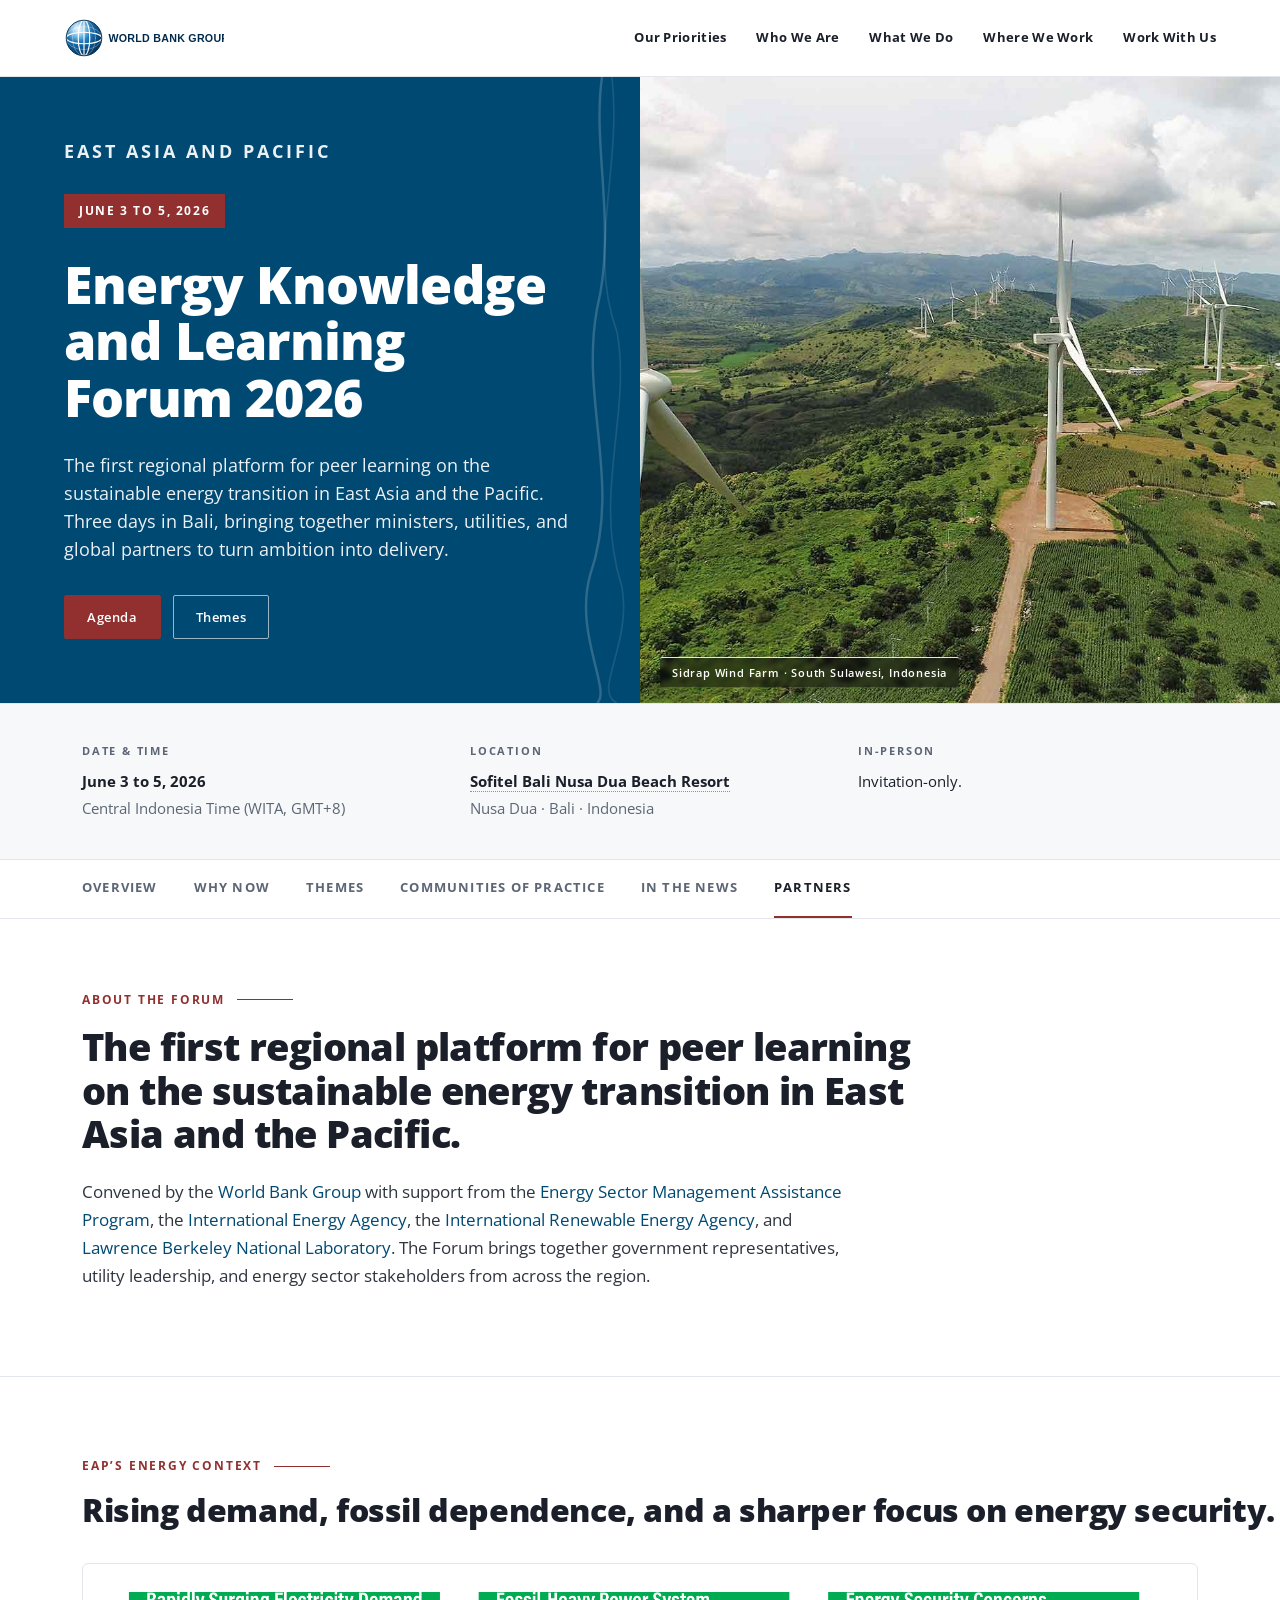
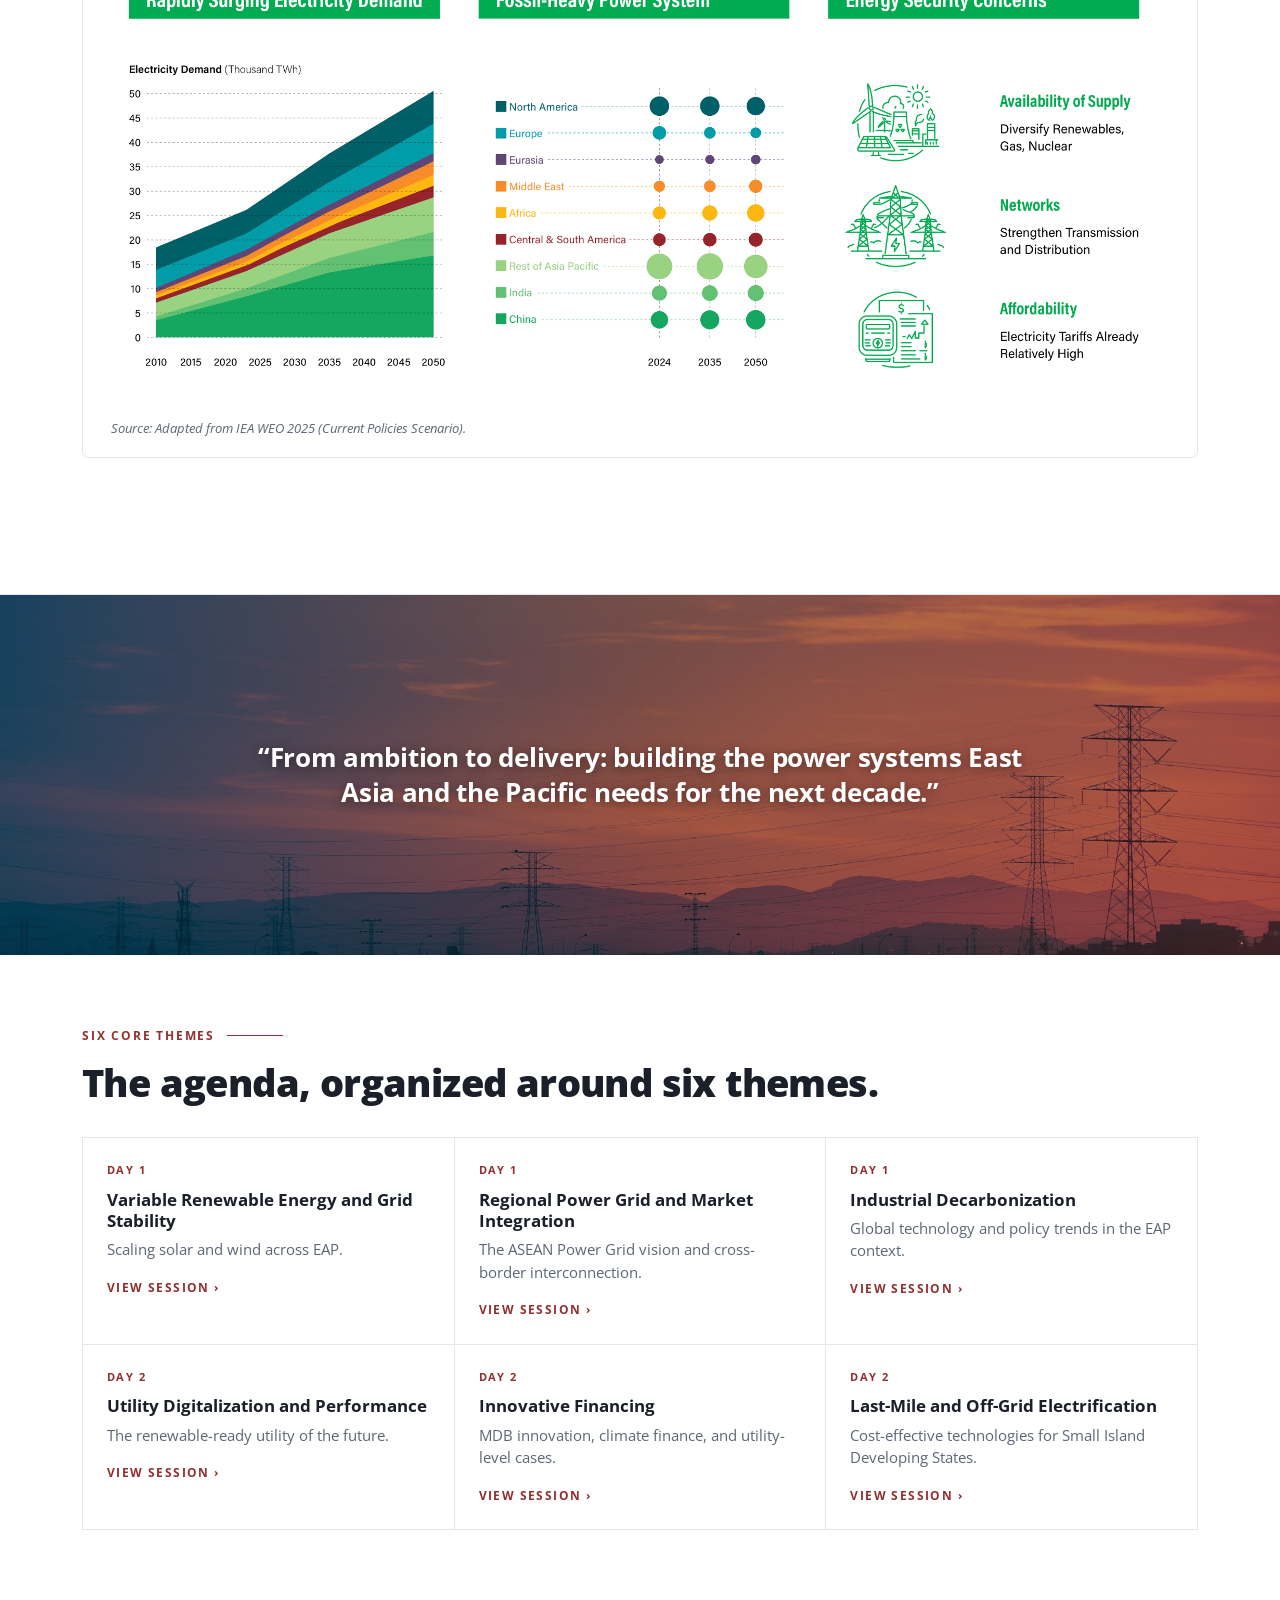
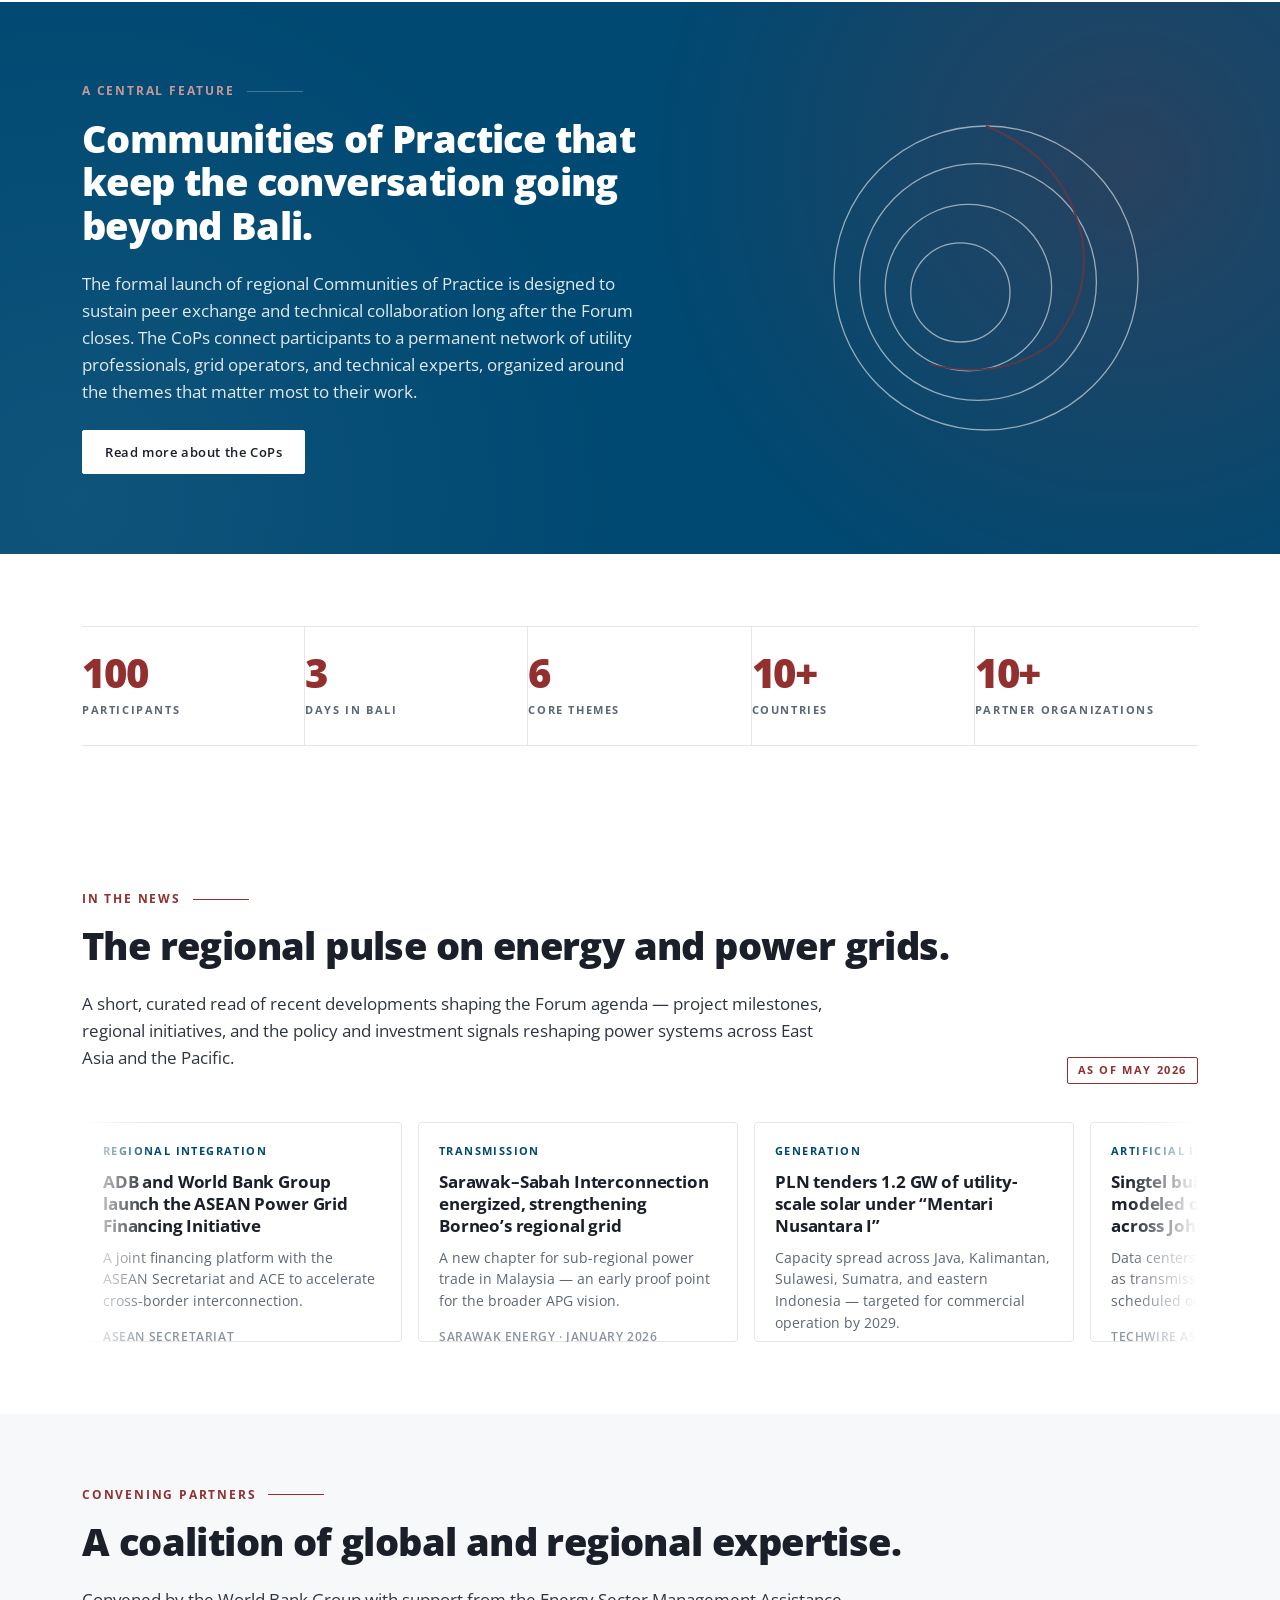
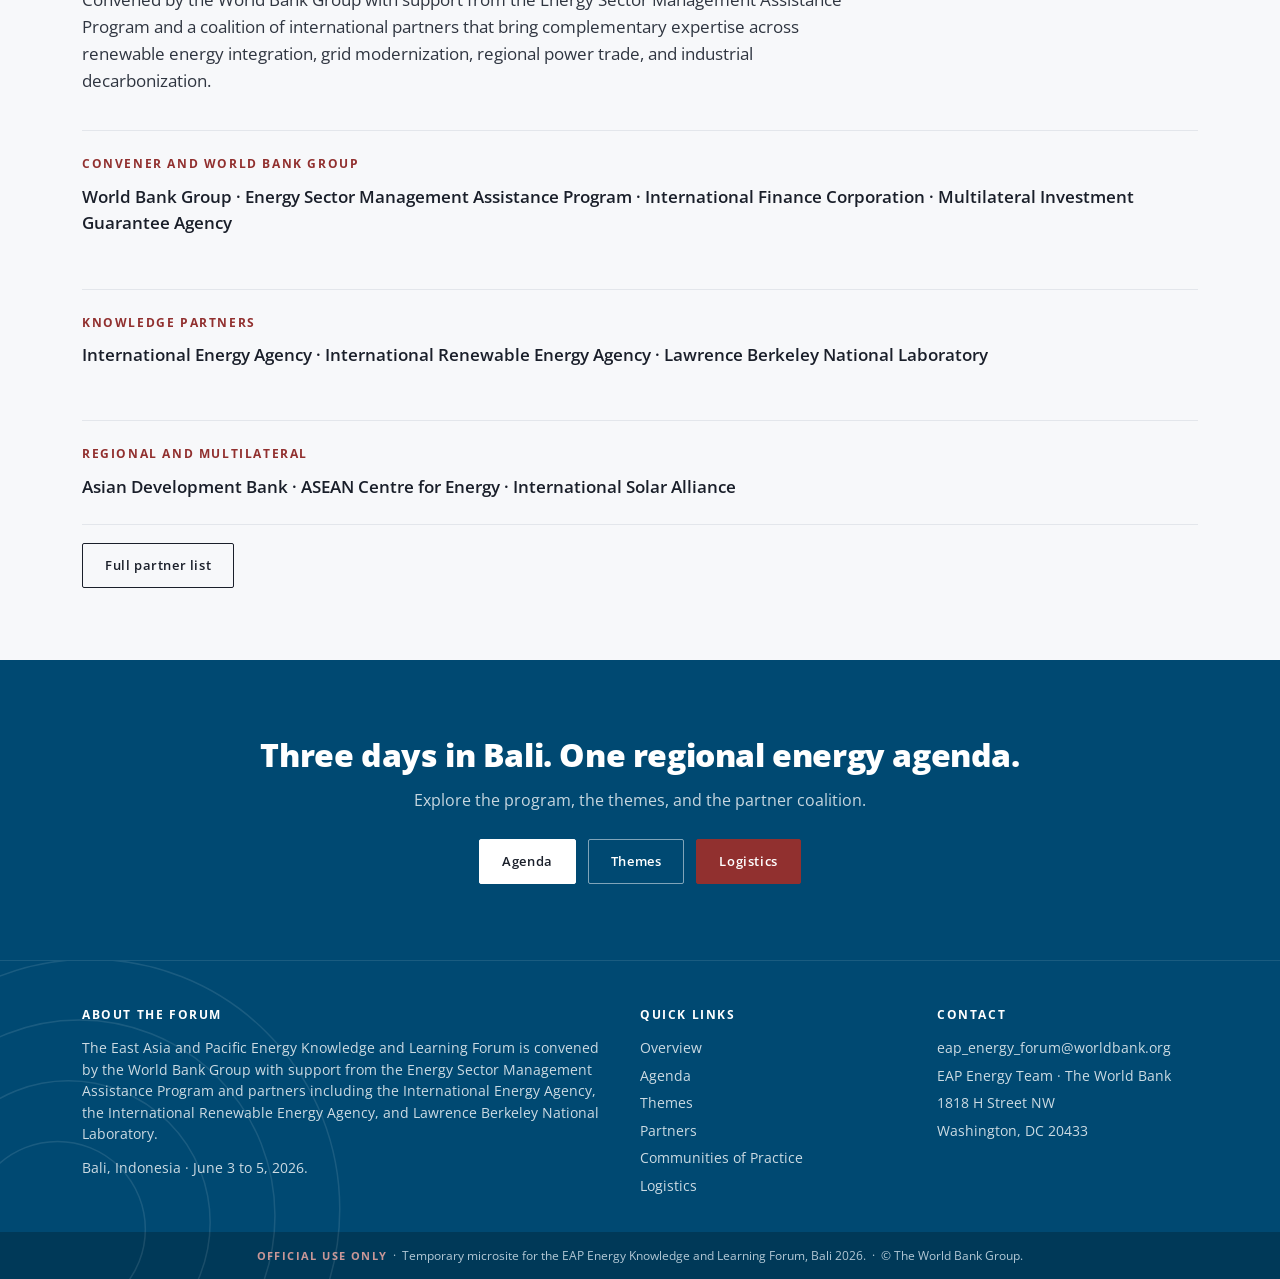
==== index.html @ 82c93f49 "News: retag two cards to use Transmission and Distribution Sarawak–Sabah Interconnection is fundamen" ====
<!doctype html>
<html lang="en">
<head>
  <meta charset="utf-8">
  <meta name="viewport" content="width=device-width,initial-scale=1">
  <title>EAP Energy Knowledge and Learning Forum &middot; Bali 2026</title>
  <meta name="description" content="The East Asia and Pacific Energy Knowledge and Learning Forum on the Sustainable Energy Transition. Bali, Indonesia, June 3-5, 2026. Convened by the World Bank Group.">
  <link rel="stylesheet" href="css/styles.css">
</head>
<body>

<!-- ============================================================
     SPLIT HERO
     ============================================================ -->
<section class="hero-split">
  <div class="hero-split-left">
    <div class="hero-eyebrow">East Asia and Pacific</div>
    <span class="hero-tag upcoming">June 3 to 5, 2026</span>
    <h1>Energy Knowledge<br>and Learning Forum 2026</h1>
    <p class="hero-subtitle">
      The first regional platform for peer learning on the sustainable energy transition in East Asia and the Pacific. Three days in Bali, bringing together ministers, utilities, and global partners to turn ambition into delivery.
    </p>
    <div class="hero-cta-row">
      <a class="btn btn-accent" href="agenda.html">Agenda</a>
      <a class="btn btn-secondary" href="themes.html">Themes</a>
    </div>
  </div>
  <div class="hero-split-right" id="hero-rotator">
    <img class="hero-photo" src="images/sidrap-wind-farm.jpg" alt="Wind turbines at the Sidrap Wind Farm in South Sulawesi, Indonesia's first utility-scale wind power installation">
    <figcaption class="hero-photo-credit">Sidrap Wind Farm &middot; South Sulawesi, Indonesia</figcaption>
  </div>
</section>

<!-- ============================================================
     INFO STRIP
     ============================================================ -->
<section class="info-strip">
  <div class="info-strip-inner">
    <div class="info-strip-col">
      <h3>Date &amp; Time</h3>
      <p><strong>June 3 to 5, 2026</strong></p>
      <p>Central Indonesia Time (WITA, GMT+8)</p>
    </div>
    <div class="info-strip-col">
      <h3>Location</h3>
      <p><a href="https://all.accor.com/hotel/3171/index.en.shtml" target="_blank" rel="noopener"><strong>Sofitel Bali Nusa Dua Beach Resort</strong></a></p>
      <p>Nusa Dua &middot; Bali &middot; Indonesia</p>
    </div>
    <div class="info-strip-col">
      <h3>In-Person</h3>
      <p>Invitation-only.</p>
    </div>
  </div>
</section>

<!-- ============================================================
     SECTION TAB NAV (anchors)
     ============================================================ -->
<nav class="section-tabs" aria-label="On this page">
  <div class="section-tabs-inner">
    <a href="#overview" class="section-tab active">Overview</a>
    <a href="#why">Why Now</a>
    <a href="#themes">Themes</a>
    <a href="#cop">Communities of Practice</a>
    <a href="#news">In the News</a>
    <a href="#partners">Partners</a>
  </div>
</nav>

<!-- ============================================================
     OVERVIEW — bold headline + body
     ============================================================ -->
<section id="overview" class="story-section">
  <div class="story-inner">
    <p class="kicker">About the Forum</p>
    <h2 class="display">The first regional platform for peer learning on the sustainable energy transition in East Asia and the Pacific.</h2>
    <div class="story-body">
      <p>
        Convened by the <a href="https://www.worldbank.org/" target="_blank" rel="noopener">World Bank Group</a> with support from the <a href="https://www.esmap.org/" target="_blank" rel="noopener">Energy Sector Management Assistance Program</a>, the <a href="https://www.iea.org/" target="_blank" rel="noopener">International Energy Agency</a>, the <a href="https://www.irena.org/" target="_blank" rel="noopener">International Renewable Energy Agency</a>, and <a href="https://www.lbl.gov/" target="_blank" rel="noopener">Lawrence Berkeley National Laboratory</a>. The Forum brings together government representatives, utility leadership, and energy sector stakeholders from across the region.
      </p>
    </div>
  </div>
</section>

<!-- ============================================================
     WHY NOW — two-column split with vertical rule
     ============================================================ -->
<section id="why" class="split-section">
  <div class="context-heading">
    <p class="kicker">EAP&rsquo;s Energy Context</p>
    <h2 class="pullquote one-line">Rising demand, fossil dependence, and a sharper focus on energy security.</h2>
  </div>
  <div class="context-figure-wrap">
    <figure class="context-figure">
      <img src="images/eap-energy-context.png" alt="EAP energy context: rapidly surging electricity demand to 2050, fossil-heavy power system, and energy security concerns across availability of supply, networks, and affordability.">
      <figcaption>Source: Adapted from IEA WEO 2025 (Current Policies Scenario).</figcaption>
    </figure>
  </div>
</section>

<!-- ============================================================
     INTERSTITIAL BANNER PHOTO
     ============================================================ -->
<section class="banner-photo" aria-hidden="true">
  <img src="images/transmission-sunset.jpg" alt="Power transmission lines at sunset">
  <div class="banner-overlay">
    <p class="banner-quote">&ldquo;From ambition to delivery: building the power systems East Asia and the Pacific needs for the next decade.&rdquo;</p>
  </div>
</section>

<!-- ============================================================
     THEMES — six cards
     ============================================================ -->
<section id="themes" class="story-section">
  <div class="story-inner">
    <p class="kicker">Six Core Themes</p>
    <h2 class="display">The agenda, organized around six themes.</h2>
    <div class="themes-grid mt-32 themes-grid-3x2">
      <!-- Row 1: Day 1 themes -->
      <div class="theme-card">
        <div class="theme-day">Day 1</div>
        <h3>Variable Renewable Energy and Grid Stability</h3>
        <p>Scaling solar and wind across EAP.</p>
        <a href="agenda.html#d1">View session &rsaquo;</a>
      </div>
      <div class="theme-card">
        <div class="theme-day">Day 1</div>
        <h3>Regional Power Grid and Market Integration</h3>
        <p>The ASEAN Power Grid vision and cross-border interconnection.</p>
        <a href="agenda.html#d1">View session &rsaquo;</a>
      </div>
      <div class="theme-card">
        <div class="theme-day">Day 1</div>
        <h3>Industrial Decarbonization</h3>
        <p>Global technology and policy trends in the EAP context.</p>
        <a href="agenda.html#d1">View session &rsaquo;</a>
      </div>
      <!-- Row 2: Day 2 themes -->
      <div class="theme-card">
        <div class="theme-day">Day 2</div>
        <h3>Utility Digitalization and Performance</h3>
        <p>The renewable-ready utility of the future.</p>
        <a href="agenda.html#d2">View session &rsaquo;</a>
      </div>
      <div class="theme-card">
        <div class="theme-day">Day 2</div>
        <h3>Innovative Financing</h3>
        <p>MDB innovation, climate finance, and utility-level cases.</p>
        <a href="agenda.html#d2">View session &rsaquo;</a>
      </div>
      <div class="theme-card">
        <div class="theme-day">Day 2</div>
        <h3>Last-Mile and Off-Grid Electrification</h3>
        <p>Cost-effective technologies for Small Island Developing States.</p>
        <a href="agenda.html#d2">View session &rsaquo;</a>
      </div>
    </div>
  </div>
</section>

<!-- ============================================================
     COMMUNITIES OF PRACTICE — visual band
     ============================================================ -->
<section id="cop" class="band">
  <div class="band-inner">
    <div class="band-left">
      <p class="kicker light">A Central Feature</p>
      <h2 class="display light">Communities of Practice that keep the conversation going beyond Bali.</h2>
      <p class="band-body">
        The formal launch of regional Communities of Practice is designed to sustain peer exchange and technical collaboration long after the Forum closes. The CoPs connect participants to a permanent network of utility professionals, grid operators, and technical experts, organized around the themes that matter most to their work.
      </p>
      <a class="btn btn-light" href="communities.html">Read more about the CoPs</a>
    </div>
    <div class="band-right" aria-hidden="true">
      <div class="band-device"></div>
    </div>
  </div>
</section>

<!-- ============================================================
     STATS
     ============================================================ -->
<section class="story-section">
  <div class="story-inner">
    <div class="stats mt-0">
      <div class="stat"><div class="v">100</div><div class="l">Participants</div></div>
      <div class="stat"><div class="v">3</div><div class="l">Days in Bali</div></div>
      <div class="stat"><div class="v">6</div><div class="l">Core themes</div></div>
      <div class="stat"><div class="v">10+</div><div class="l">Countries</div></div>
      <div class="stat"><div class="v">10+</div><div class="l">Partner organizations</div></div>
    </div>
  </div>
</section>

<!-- ============================================================
     IN THE NEWS — curated EAP energy + AI items
     ============================================================ -->
<section id="news" class="story-section">
  <div class="story-inner">
    <div class="news-header">
      <div>
        <p class="kicker">In the News</p>
        <h2 class="display">The regional pulse on energy and power grids.</h2>
        <p class="lead-2">A short, curated read of recent developments shaping the Forum agenda &mdash; project milestones, regional initiatives, and the policy and investment signals reshaping power systems across East Asia and the Pacific.</p>
      </div>
      <div class="news-meta">
        <span class="news-meta-label">As of May 2026</span>
      </div>
    </div>

    <div class="news-marquee mt-32" id="news-marquee">
      <div class="news-marquee-track">
      <a class="news-card" href="https://asean.org/adb-and-world-bank-group-launch-the-asean-power-grid-financing-initiative-with-the-asean-secretariat-and-the-asean-centre-for-energy-ace/" target="_blank" rel="noopener">
        <span class="news-tag">Regional Integration</span>
        <h3>ADB and World Bank Group launch the ASEAN Power Grid Financing Initiative</h3>
        <p>A joint financing platform with the ASEAN Secretariat and ACE to accelerate cross-border interconnection.</p>
        <span class="news-source">ASEAN Secretariat</span>
      </a>

      <a class="news-card" href="https://www.sarawakenergy.com/media-info/media-releases/2026/energisation-of-sarawak-sabah-interconnection-strengthens-regional-grid-network-2" target="_blank" rel="noopener">
        <span class="news-tag">Transmission</span>
        <h3>Sarawak&ndash;Sabah Interconnection energized, strengthening Borneo&rsquo;s regional grid</h3>
        <p>A new chapter for sub-regional power trade in Malaysia &mdash; an early proof point for the broader APG vision.</p>
        <span class="news-source">Sarawak Energy &middot; January 2026</span>
      </a>

      <a class="news-card" href="https://www.pv-magazine.com/2026/05/05/indonesia-tenders-1-2-gw-of-solar/" target="_blank" rel="noopener">
        <span class="news-tag">Generation</span>
        <h3>PLN tenders 1.2 GW of utility-scale solar under &ldquo;Mentari Nusantara I&rdquo;</h3>
        <p>Capacity spread across Java, Kalimantan, Sulawesi, Sumatra, and eastern Indonesia &mdash; targeted for commercial operation by 2029.</p>
        <span class="news-source">pv magazine &middot; May 2026</span>
      </a>

      <a class="news-card" href="https://techwireasia.com/2026/02/singtel-sovereign-ai-infrastructure-southeast-asia-johor/" target="_blank" rel="noopener">
        <span class="news-tag">Artificial Intelligence and Power</span>
        <h3>Singtel builds an &ldquo;AI grid&rdquo; modeled on utility architecture across Johor and Batam</h3>
        <p>Data centers as generators, fiber and 5G as transmission &mdash; new AI-ready capacity scheduled online in H2 2026.</p>
        <span class="news-source">TechWire Asia</span>
      </a>

      <a class="news-card" href="https://www.iea.org/commentaries/driving-global-and-regional-collaboration-to-realise-the-asean-power-grid-vision" target="_blank" rel="noopener">
        <span class="news-tag">Analysis</span>
        <h3>IEA: Driving global and regional collaboration on the ASEAN Power Grid</h3>
        <p>A reference framing for the next phase of multilateral cooperation, ahead of the Forum&rsquo;s session on cross-border interconnection.</p>
        <span class="news-source">International Energy Agency</span>
      </a>

      <a class="news-card" href="https://www.greenclimate.fund/project/fp090" target="_blank" rel="noopener">
        <span class="news-tag">Distribution</span>
        <h3>Tonga Renewable Energy Project advances under the Pacific Islands Renewable Energy Investment Program</h3>
        <p>Utility-scale storage for base load and green mini-grids on the outer islands &mdash; one of seven SIDS in the program.</p>
        <span class="news-source">Green Climate Fund</span>
      </a>
      </div>
    </div>
  </div>
</section>

<!-- ============================================================
     PARTNERS — logo grid
     ============================================================ -->
<section id="partners" class="story-section grey">
  <div class="story-inner">
    <p class="kicker">Convening Partners</p>
    <h2 class="display">A coalition of global and regional expertise.</h2>
    <p class="lead-2">Convened by the World Bank Group with support from the Energy Sector Management Assistance Program and a coalition of international partners that bring complementary expertise across renewable energy integration, grid modernization, regional power trade, and industrial decarbonization.</p>

    <div class="partner-tiers">
      <div class="partner-tier">
        <h4 class="tier-label">Convener and World Bank Group</h4>
        <p class="tier-list">World Bank Group &middot; Energy Sector Management Assistance Program &middot; International Finance Corporation &middot; Multilateral Investment Guarantee Agency</p>
      </div>
      <div class="partner-tier">
        <h4 class="tier-label">Knowledge Partners</h4>
        <p class="tier-list">International Energy Agency &middot; International Renewable Energy Agency &middot; Lawrence Berkeley National Laboratory</p>
      </div>
      <div class="partner-tier">
        <h4 class="tier-label">Regional and Multilateral</h4>
        <p class="tier-list">Asian Development Bank &middot; ASEAN Centre for Energy &middot; International Solar Alliance</p>
      </div>
    </div>

    <div class="btn-row mt-24">
      <a class="btn btn-outline" href="partners.html">Full partner list</a>
    </div>
  </div>
</section>

<!-- ============================================================
     CLOSING CTA
     ============================================================ -->
<section class="closing-cta">
  <div class="closing-inner">
    <h2>Three days in Bali. One regional energy agenda.</h2>
    <p>Explore the program, the themes, and the partner coalition.</p>
    <div class="btn-row">
      <a class="btn btn-light" href="agenda.html">Agenda</a>
      <a class="btn btn-ghost" href="themes.html">Themes</a>
      <a class="btn btn-accent" href="logistics.html">Logistics</a>
    </div>
  </div>
</section>

<script src="js/partials.js"></script>
<script>
  // Smooth scroll for in-page anchors + active-tab highlight
  const tabs = document.querySelectorAll('.section-tabs a');
  function setActive(id) {
    tabs.forEach(t => t.classList.toggle('active', t.getAttribute('href') === '#' + id));
  }
  tabs.forEach(t => t.addEventListener('click', e => {
    const id = t.getAttribute('href').slice(1);
    const el = document.getElementById(id);
    if (el) { e.preventDefault(); el.scrollIntoView({ behavior: 'smooth', block: 'start' }); setActive(id); history.replaceState(null,'', '#'+id); }
  }));
  // Update active tab on scroll
  const ids = ['overview','why','themes','cop','news','partners'];
  const obs = new IntersectionObserver(entries => {
    entries.forEach(e => { if (e.isIntersecting) setActive(e.target.id); });
  }, { rootMargin: '-30% 0px -65% 0px', threshold: 0 });
  ids.forEach(id => { const el = document.getElementById(id); if (el) obs.observe(el); });

  // News marquee — clone cards once so the loop is seamless at translateX(-50%).
  (function () {
    const track = document.querySelector('#news-marquee .news-marquee-track');
    if (!track) return;
    const cards = Array.from(track.children);
    if (cards.length === 0) return;
    cards.forEach(c => {
      const clone = c.cloneNode(true);
      clone.setAttribute('aria-hidden', 'true');
      clone.setAttribute('tabindex', '-1');
      track.appendChild(clone);
    });
  })();

  // Hero photo rotator — 5 curated images, ~5s per slide, pause on hover, respects reduced motion.
  (function () {
    const wrap = document.getElementById('hero-rotator');
    if (!wrap) return;
    const img = wrap.querySelector('.hero-photo');
    const cap = wrap.querySelector('.hero-photo-credit');
    const slides = [
      { src: 'images/sidrap-wind-farm.jpg',    alt: "Wind turbines at the Sidrap Wind Farm in South Sulawesi, Indonesia's first utility-scale wind power installation", caption: 'Sidrap Wind Farm · South Sulawesi, Indonesia' },
      { src: 'images/bangui-wind-farm.jpg',    alt: "Wind turbines along the coast at the Bangui Wind Farm in Ilocos Norte, Philippines — Southeast Asia's largest",    caption: 'Bangui Wind Farm · Ilocos Norte, Philippines' },
      { src: 'images/baclieu-wind-farm.jpg',   alt: 'Wind turbines at the Bạc Liêu near-shore wind farm in the Mekong Delta, Vietnam',                                  caption: 'Bạc Liêu Wind Farm · Mekong Delta, Vietnam' },
      { src: 'images/transmission-sunset.jpg', alt: 'High-voltage transmission lines silhouetted against a sunset sky',                                                  caption: 'Grid infrastructure · East Asia and the Pacific' },
      { src: 'images/bali-rice-terraces.jpg',  alt: 'Terraced rice paddies in the Bali highlands',                                                                      caption: 'Rice terraces · Bali, Indonesia' },
      { src: 'images/world-dots.svg',          alt: 'Dotted world map highlighting Bali, Indonesia',                                                                     caption: 'Bali · Forum host city, East Asia and Pacific' },
    ];
    slides.forEach(s => { const pre = new Image(); pre.src = s.src; });
    if (window.matchMedia('(prefers-reduced-motion: reduce)').matches) return;
    let i = 0;
    let paused = false;
    wrap.addEventListener('mouseenter', () => { paused = true; });
    wrap.addEventListener('mouseleave', () => { paused = false; });
    document.addEventListener('visibilitychange', () => { paused = document.hidden; });
    setInterval(() => {
      if (paused) return;
      i = (i + 1) % slides.length;
      const s = slides[i];
      wrap.classList.add('is-fading');
      setTimeout(() => {
        img.src = s.src;
        img.alt = s.alt;
        cap.textContent = s.caption;
        wrap.classList.remove('is-fading');
      }, 600);
    }, 5000);
  })();
</script>
</body>
</html>
---- css/styles.css ----
/* ============================================================
   EAP Energy Knowledge Forum — Open Sans, clean & polished
   Accent colors: WBG Infrastructure red + Corporate navy
   ============================================================ */

@import url('https://fonts.googleapis.com/css2?family=Open+Sans:ital,wght@0,300;0,400;0,500;0,600;0,700;0,800;1,400;1,600&display=swap');

:root {
  --ink:           #1A1F2A;
  --ink-soft:      #2F3540;
  --muted:         #5C6675;
  --muted-2:       #8A93A1;
  --rule:          #E3E6EB;
  --rule-soft:     #EFF1F4;
  --paper:         #FFFFFF;
  --paper-2:       #F7F8FA;
  --paper-3:       #EEF1F5;

  --wb-corp:       #004972;
  --wb-corp-dark:  #003958;
  --wb-corp-10:    #E5EDF1;
  --wb-corp-20:    #CCDBE3;
  --wb-corp-30:    #B2C8D5;
  --wb-corp-90:    #195B80;
  --wb-infra:      #91302F;
  --wb-infra-dark: #7c2727;
  --wb-infra-10:   #F4EAEA;
  --wb-infra-50:   #C89797;

  --link:          var(--wb-corp);
  --link-hover:    var(--wb-infra);

  --content-max: 1180px;
  --reading-max: 760px;
  --sidebar-w:  320px;

  --font-sans: "Open Sans", -apple-system, BlinkMacSystemFont, "Segoe UI", Helvetica, Arial, sans-serif;
}

* { box-sizing: border-box; }

html, body {
  margin: 0; padding: 0;
  font-family: var(--font-sans);
  font-size: 16px;
  line-height: 1.6;
  color: var(--ink);
  background: var(--paper);
  -webkit-font-smoothing: antialiased;
  -moz-osx-font-smoothing: grayscale;
}

a { color: var(--link); text-decoration: none; transition: color .15s; }
a:hover { color: var(--link-hover); text-decoration: underline; }

img { max-width: 100%; height: auto; display: block; }

/* ============================================================
   TOP BAR
   ============================================================ */
.wb-topbar { background: var(--paper); border-bottom: 1px solid var(--rule); }
.wb-topbar-inner {
  padding: 18px 64px;
  display: flex;
  align-items: center;
  justify-content: space-between;
  gap: 24px;
}
.wb-brand { display: flex; align-items: center; gap: 12px; }
.wb-brand:hover { text-decoration: none; }
.wb-brand-logo { height: 40px; width: auto; display: block; }

.wb-topnav { display: flex; gap: 30px; }
.wb-topnav a {
  color: var(--ink);
  font-size: 13px;
  font-weight: 700;
  letter-spacing: 0.3px;
  padding: 4px 0;
  border-bottom: 2px solid transparent;
}
.wb-topnav a:hover { color: var(--wb-infra); border-bottom-color: var(--wb-infra); text-decoration: none; }

/* ============================================================
   EVENT SUB-NAV (inner pages)
   ============================================================ */
.wb-eventnav { background: var(--wb-corp); color: #fff; }
.wb-eventnav-inner {
  max-width: var(--content-max);
  margin: 0 auto;
  padding: 14px 32px;
  display: flex;
  align-items: center;
  justify-content: space-between;
  gap: 24px;
  flex-wrap: wrap;
}
.wb-eventnav-title {
  color: #fff !important;
  font-size: 13px;
  font-weight: 700;
  letter-spacing: 1.2px;
  text-transform: uppercase;
}
.wb-eventnav-title:hover { text-decoration: none; opacity: 0.85; }
.wb-eventnav-links { display: flex; gap: 22px; flex-wrap: wrap; }
.wb-eventnav-links a {
  color: rgba(255,255,255,0.92);
  font-size: 13px;
  font-weight: 600;
  padding: 6px 0;
  border-bottom: 2px solid transparent;
  display: inline-flex;
  align-items: center;
  gap: 6px;
}
.wb-eventnav-links a:hover { color: #fff; border-bottom-color: #fff; text-decoration: none; }
.wb-eventnav-links a.active { color: #fff; border-bottom-color: #fff; }
.wb-eventnav-links .gated .lock-ico { opacity: 0.75; }

/* ============================================================
   HERO (landing only)
   ============================================================ */
.hero-split {
  display: grid;
  grid-template-columns: minmax(0, 1fr) minmax(0, 1fr);
  background: var(--wb-corp);
  color: #fff;
  min-height: 540px;
}
.hero-split-left {
  padding: 60px 64px 64px;
  position: relative;
  overflow: hidden;
}
.hero-split-left::after {
  content: "";
  position: absolute;
  right: -2px; top: 0; bottom: 0;
  width: 80px;
  background-image: url("data:image/svg+xml;utf8,<svg xmlns='http://www.w3.org/2000/svg' viewBox='0 0 80 540' preserveAspectRatio='none'><path d='M 40 0 C 30 60, 55 130, 35 200 C 18 280, 60 350, 28 430 C 12 480, 50 530, 35 540' stroke='%23ffffff' stroke-width='2.4' fill='none' opacity='0.18'/><path d='M 50 0 C 60 80, 25 150, 55 220 C 70 290, 30 360, 60 440 C 70 490, 30 530, 55 540' stroke='%23ffffff' stroke-width='1.6' fill='none' opacity='0.10'/></svg>");
  background-size: 100% 100%;
  pointer-events: none;
}

.hero-eyebrow {
  font-size: 18px;
  font-weight: 700;
  letter-spacing: 3px;
  text-transform: uppercase;
  color: rgba(255,255,255,0.92);
  margin-bottom: 28px;
}
.hero-tag {
  display: inline-block;
  background: rgba(255,255,255,0.10);
  border: 1px solid rgba(255,255,255,0.28);
  color: #fff;
  font-size: 11.5px;
  font-weight: 700;
  letter-spacing: 1.6px;
  text-transform: uppercase;
  padding: 7px 14px;
  margin-bottom: 28px;
}
.hero-tag.upcoming { background: var(--wb-infra); border-color: var(--wb-infra); }

.hero-split h1 {
  font-size: 52px;
  line-height: 1.08;
  margin: 0 0 26px;
  font-weight: 800;
  letter-spacing: -0.8px;
  max-width: 620px;
}
.hero-subtitle {
  font-size: 17.5px;
  line-height: 1.6;
  color: rgba(255,255,255,0.92);
  max-width: 540px;
  margin: 0 0 32px;
  font-weight: 400;
}
.hero-cta-row { display: flex; gap: 12px; flex-wrap: wrap; }

.hero-split-right {
  background: var(--paper);
  position: relative;
  overflow: hidden;
  display: flex;
  flex-direction: column;
  min-height: 540px;
}
.hero-split-right .hero-photo {
  width: 100%;
  flex: 1 1 auto;
  min-height: 0;
  object-fit: cover;
  display: block;
  transition: opacity 600ms ease;
}
.hero-split-right .hero-photo-credit {
  flex: 0 0 auto;
  background: var(--paper-2);
  color: var(--ink-soft);
  font-size: 12px;
  font-weight: 600;
  letter-spacing: 0.5px;
  padding: 12px 20px;
  text-align: left;
  border-top: 1px solid var(--rule);
  transition: opacity 600ms ease;
}
.hero-split-right.is-fading .hero-photo,
.hero-split-right.is-fading .hero-photo-credit {
  opacity: 0;
}
.hero-split-right .hero-photo-credit {
  position: absolute;
  left: 20px;
  bottom: 16px;
  font-size: 11px;
  font-weight: 600;
  letter-spacing: 0.8px;
  color: #fff;
  background: rgba(0,0,0,0.42);
  padding: 6px 12px;
  border-radius: 2px;
  backdrop-filter: blur(2px);
}

/* ============================================================
   INFO STRIP
   ============================================================ */
.info-strip {
  background: var(--paper-2);
  border-top: 1px solid var(--rule);
  border-bottom: 1px solid var(--rule);
}
.info-strip-inner {
  max-width: var(--content-max);
  margin: 0 auto;
  padding: 38px 32px;
  display: grid;
  grid-template-columns: repeat(3, 1fr);
  gap: 48px;
}
.info-strip-col h3 {
  font-size: 11px;
  font-weight: 700;
  letter-spacing: 1.8px;
  text-transform: uppercase;
  color: var(--muted);
  margin: 0 0 10px;
}
.info-strip-col p { margin: 0; font-size: 15px; line-height: 1.55; color: var(--ink); }
.info-strip-col p + p { margin-top: 4px; color: var(--muted); }
.info-strip-col strong { font-weight: 700; }
.info-strip-col a { color: var(--ink); border-bottom: 1px dotted var(--muted-2); }
.info-strip-col a:hover { color: var(--wb-infra); border-bottom-color: var(--wb-infra); text-decoration: none; }

/* ============================================================
   SECTION TAB NAV (sticky)
   ============================================================ */
.section-tabs {
  background: var(--paper);
  border-bottom: 1px solid var(--rule);
  position: sticky;
  top: 0;
  z-index: 10;
}
.section-tabs-inner {
  max-width: var(--content-max);
  margin: 0 auto;
  padding: 0 32px;
  display: flex;
  gap: 36px;
  overflow-x: auto;
}
.section-tabs a {
  font-size: 12.5px;
  font-weight: 700;
  letter-spacing: 1.2px;
  text-transform: uppercase;
  color: var(--muted);
  padding: 18px 0;
  border-bottom: 2px solid transparent;
  white-space: nowrap;
}
.section-tabs a:hover { color: var(--ink); text-decoration: none; }
.section-tabs a.active { color: var(--ink); border-bottom-color: var(--wb-infra); }

/* ============================================================
   STORY SECTION
   ============================================================ */
.story-section { padding: 72px 0; }
.story-section.grey { background: var(--paper-2); }
.story-inner { max-width: var(--content-max); margin: 0 auto; padding: 0 32px; }

.kicker {
  font-size: 11.5px;
  font-weight: 700;
  letter-spacing: 1.8px;
  text-transform: uppercase;
  color: var(--wb-infra);
  margin: 0 0 16px;
  display: flex;
  align-items: center;
  gap: 12px;
}
.kicker::after {
  content: "";
  flex: 0 0 56px;
  height: 1px;
  background: var(--wb-infra);
}
.kicker.light { color: var(--wb-infra-50); }
.kicker.light::after { background: rgba(255,255,255,0.25); }

h2.display {
  font-size: 38px;
  line-height: 1.15;
  font-weight: 800;
  color: var(--ink);
  margin: 0 0 22px;
  max-width: 880px;
  letter-spacing: -0.6px;
}
h2.display.light { color: #fff; }

.story-body { max-width: var(--reading-max); }
.story-body p { font-size: 17px; line-height: 1.65; color: var(--ink-soft); margin: 0 0 14px; }

.lead-2 { font-size: 17px; line-height: 1.6; color: var(--ink-soft); margin: 0 0 18px; max-width: 760px; }
.muted { color: var(--muted); font-size: 15px; line-height: 1.55; }

.mt-0  { margin-top: 0 !important; }
.mt-24 { margin-top: 24px; }
.mt-32 { margin-top: 32px; }

/* ============================================================
   WHY NOW — split
   ============================================================ */
.split-section {
  padding: 80px 0;
  border-top: 1px solid var(--rule);
  border-bottom: 1px solid var(--rule);
}
.context-heading {
  max-width: var(--content-max);
  margin: 0 auto 36px;
  padding: 0 32px;
}
.context-heading .pullquote.one-line {
  max-width: none;
  white-space: nowrap;
  font-size: clamp(20px, 2.55vw, 32px);
  letter-spacing: -0.4px;
  margin-bottom: 0;
}
.context-figure-wrap {
  max-width: var(--content-max);
  margin: 0 auto 56px;
  padding: 0 32px;
}
.context-figure {
  margin: 0;
  padding: 28px 28px 18px;
  background: var(--paper);
  border: 1px solid var(--rule);
  border-radius: 6px;
}
.context-figure img {
  display: block;
  width: 100%;
  height: auto;
  border: none;
  border-radius: 0;
}
.context-figure figcaption {
  font-size: 13px;
  color: var(--muted);
  margin-top: 10px;
  font-style: italic;
}
.split-inner {
  max-width: var(--content-max);
  margin: 0 auto;
  padding: 0 32px;
  display: grid;
  grid-template-columns: 1.05fr 1fr;
  gap: 64px;
  align-items: start;
}
.split-left { padding-right: 8px; }
.split-right { border-left: 1px solid var(--rule); padding-left: 48px; }

.pullquote {
  font-size: 38px;
  line-height: 1.1;
  font-weight: 800;
  color: var(--ink);
  margin: 0 0 16px;
  letter-spacing: -0.6px;
  max-width: 460px;
}
.pullquote-sub {
  font-size: 15.5px;
  line-height: 1.6;
  color: var(--muted);
  margin: 0 0 18px;
  max-width: 460px;
}

.context-list {
  list-style: none;
  padding: 0;
  margin: 12px 0 0;
  max-width: 460px;
}
.context-list li {
  padding: 12px 0;
  border-top: 1px solid var(--rule);
  font-size: 14.5px;
  line-height: 1.55;
  color: var(--ink-soft);
}
.context-list li:last-child { border-bottom: 1px solid var(--rule); }
.context-list li strong { color: var(--ink); font-weight: 700; }

.split-bullets { list-style: none; padding: 0; margin: 8px 0 0; }
.split-bullets li {
  padding: 14px 0;
  border-top: 1px solid var(--rule);
  font-size: 15.5px;
  line-height: 1.55;
  color: var(--ink-soft);
}
.split-bullets li:last-child { border-bottom: 1px solid var(--rule); }
.split-bullets li strong { color: var(--ink); font-weight: 700; }

/* ============================================================
   FEATURE CARDS
   ============================================================ */
.feature-grid {
  display: grid;
  grid-template-columns: repeat(auto-fit, minmax(280px, 1fr));
  gap: 0;
  border-top: 1px solid var(--rule);
}
.feature-card {
  padding: 28px 32px 28px 0;
  border-bottom: 1px solid var(--rule);
  border-right: 1px solid var(--rule);
}
.feature-card:last-child { border-right: none; }
.feature-card .num {
  display: inline-block;
  font-size: 12px;
  font-weight: 700;
  letter-spacing: 1.4px;
  color: var(--wb-infra);
  margin-bottom: 12px;
}
.feature-card h3 {
  font-size: 19px;
  font-weight: 700;
  color: var(--ink);
  margin: 0 0 8px;
  letter-spacing: -0.2px;
}
.feature-card p { font-size: 15px; line-height: 1.55; color: var(--muted); margin: 0; }

/* ============================================================
   THEMES GRID
   ============================================================ */
.themes-grid {
  display: grid;
  grid-template-columns: repeat(auto-fit, minmax(280px, 1fr));
  gap: 0;
  border-top: 1px solid var(--rule);
  border-left: 1px solid var(--rule);
}
.themes-grid-3x2 { grid-template-columns: repeat(3, 1fr); }
.theme-card {
  padding: 24px 24px 22px;
  border-right: 1px solid var(--rule);
  border-bottom: 1px solid var(--rule);
  background: var(--paper);
  transition: background .18s;
}
.theme-card:hover { background: var(--paper-2); }
.theme-day {
  font-size: 10.5px;
  font-weight: 700;
  letter-spacing: 1.4px;
  text-transform: uppercase;
  color: var(--wb-infra);
  margin-bottom: 10px;
}
.theme-card h3 {
  font-size: 17px;
  font-weight: 700;
  color: var(--ink);
  margin: 0 0 8px;
  line-height: 1.25;
}
.theme-card p { font-size: 14.5px; line-height: 1.55; color: var(--muted); margin: 0 0 12px; }
.theme-card a {
  font-size: 11.5px;
  font-weight: 700;
  letter-spacing: 1.4px;
  text-transform: uppercase;
  color: var(--wb-infra);
}
.theme-card a:hover { color: var(--wb-infra-dark); text-decoration: none; }
@media (max-width: 980px) {
  .themes-grid-3x2 { grid-template-columns: repeat(2, 1fr); }
}
@media (max-width: 720px) {
  .themes-grid-3x2 { grid-template-columns: 1fr; }
}

/* ============================================================
   THEMES INFOGRAPHIC (themes.html)
   ============================================================ */
.themes-info { margin: 24px 0 36px; padding: 0; }
.themes-info-tier {
  border-radius: 8px;
  padding: 22px 22px 20px;
  position: relative;
}
.themes-info-tier--focus {
  background: var(--wb-corp-10);
  border: 1px solid var(--wb-corp-20);
}
.themes-info-tier--enabler {
  background: var(--wb-infra-10);
  border: 1px solid var(--wb-infra-50);
}
.themes-info-tier-head {
  display: flex;
  align-items: center;
  gap: 16px;
  margin-bottom: 18px;
}
.themes-info-tier-count {
  font-size: 56px;
  font-weight: 800;
  line-height: 0.9;
  letter-spacing: -2px;
}
.themes-info-tier--focus .themes-info-tier-count { color: var(--wb-corp); }
.themes-info-tier--enabler .themes-info-tier-count { color: var(--wb-infra); }
.themes-info-tier-text { display: flex; flex-direction: column; gap: 2px; }
.themes-info-tier-eyebrow {
  font-size: 13px;
  font-weight: 800;
  letter-spacing: 1.4px;
  text-transform: uppercase;
}
.themes-info-tier--focus .themes-info-tier-eyebrow { color: var(--wb-corp); }
.themes-info-tier--enabler .themes-info-tier-eyebrow { color: var(--wb-infra); }
.themes-info-tier-sub { font-size: 13.5px; color: var(--muted); }

.themes-info-tiles {
  display: grid;
  grid-template-columns: repeat(3, 1fr);
  gap: 14px;
}
.themes-info-tile {
  background: var(--paper);
  border: 1px solid var(--rule);
  border-radius: 6px;
  padding: 18px 18px 16px;
  display: flex;
  flex-direction: column;
  text-decoration: none;
  color: inherit;
  transition: border-color 180ms, transform 180ms, box-shadow 180ms;
}
.themes-info-tile:hover {
  border-color: var(--ink);
  transform: translateY(-1px);
  box-shadow: 0 2px 10px rgba(26,31,42,0.06);
  text-decoration: none;
}
.themes-info-tile-head {
  display: flex;
  align-items: center;
  justify-content: space-between;
  margin-bottom: 12px;
}
.themes-info-tile-icon {
  width: 30px;
  height: 30px;
  flex-shrink: 0;
}
.themes-info-tier--focus .themes-info-tile-icon { color: var(--wb-corp); }
.themes-info-tier--enabler .themes-info-tile-icon { color: var(--wb-infra); }
.themes-info-tile-num {
  font-size: 12px;
  font-weight: 800;
  letter-spacing: 1.6px;
  color: var(--muted-2);
  font-variant-numeric: tabular-nums;
}
.themes-info-tile-title {
  font-size: 14.5px;
  font-weight: 700;
  line-height: 1.3;
  margin: 0 0 8px;
  color: var(--ink);
  min-height: calc(1.3em * 3);
}
.themes-info-tile-blurb {
  font-size: 13px;
  line-height: 1.5;
  color: var(--muted);
  margin: 0 0 12px;
  flex: 1;
  min-height: calc(1.5em * 4);
}
.themes-info-tile-link {
  font-size: 11px;
  font-weight: 800;
  letter-spacing: 1.4px;
  text-transform: uppercase;
  text-decoration: none;
}
.themes-info-tier--focus .themes-info-tile-link { color: var(--wb-corp); }
.themes-info-tier--enabler .themes-info-tile-link { color: var(--wb-infra); }
.themes-info-tile:hover .themes-info-tile-link { text-decoration: underline; }

.themes-info-connector {
  height: 26px;
  margin: 0 22px;
  color: var(--muted-2);
}
.themes-info-connector svg { width: 100%; height: 100%; display: block; }

@media (max-width: 980px) {
  .themes-info-tiles { grid-template-columns: 1fr; }
  .themes-info-tier-count { font-size: 44px; }
  .themes-info-connector { height: 18px; }
  .themes-info-tile-title { min-height: 0; }
  .themes-info-tile-blurb { min-height: 0; }
}

/* ============================================================
   COP INFOGRAPHIC (communities.html — Priority themes)
   ============================================================ */
.cop-info {
  margin: 24px 0 32px;
  border-radius: 8px;
  overflow: hidden;
  border: 1px solid var(--rule);
}
.cop-info-head {
  display: flex;
  align-items: center;
  justify-content: space-between;
  gap: 24px;
  padding: 18px 24px 16px;
  background: var(--wb-corp);
  color: #fff;
}
.cop-info-head-text { display: flex; flex-direction: column; gap: 4px; }
.cop-info-head-eyebrow {
  font-size: 13px;
  font-weight: 800;
  letter-spacing: 1.6px;
  text-transform: uppercase;
  color: #fff;
}
.cop-info-head-sub {
  font-size: 13px;
  color: rgba(255,255,255,0.82);
  line-height: 1.5;
  max-width: 60ch;
}
.cop-info-head-count {
  font-size: 48px;
  font-weight: 800;
  line-height: 0.9;
  letter-spacing: -2px;
  color: #fff;
}
.cop-info-network {
  background: var(--wb-corp-10);
  padding: 14px 24px 8px;
  color: var(--wb-corp);
}
.cop-info-network svg { display: block; width: 100%; height: 40px; }
.cop-info-tiles {
  display: grid;
  grid-template-columns: repeat(3, 1fr);
  background: var(--paper);
}
.cop-info-tile {
  padding: 22px 22px 22px;
  border-right: 1px solid var(--rule);
  border-top: 1px solid var(--rule);
  display: flex;
  flex-direction: column;
}
.cop-info-tile:last-child { border-right: none; }
.cop-info-tile-icon {
  width: 40px;
  height: 40px;
  color: var(--wb-corp);
  margin-bottom: 14px;
}
.cop-info-tile-title {
  font-size: 17px;
  font-weight: 800;
  letter-spacing: -0.15px;
  line-height: 1.25;
  margin: 0 0 8px;
  color: var(--ink);
  min-height: calc(1.25em * 2);
}
.cop-info-tile-blurb {
  font-size: 13.5px;
  line-height: 1.55;
  color: var(--muted);
  margin: 0 0 16px;
  flex: 1;
  min-height: calc(1.55em * 3);
}
.cop-info-tile-meta {
  display: inline-flex;
  align-items: center;
  gap: 9px;
  font-size: 11px;
  font-weight: 700;
  letter-spacing: 1.4px;
  text-transform: uppercase;
  color: var(--wb-corp);
}
.cop-info-tile-pulse {
  position: relative;
  width: 8px;
  height: 8px;
  border-radius: 50%;
  background: var(--wb-infra);
  flex-shrink: 0;
}
.cop-info-tile-pulse::before {
  content: "";
  position: absolute;
  inset: 0;
  border-radius: 50%;
  border: 2px solid var(--wb-infra);
  animation: cop-pulse 2.4s ease-out infinite;
}
@keyframes cop-pulse {
  0%   { transform: scale(0.6); opacity: 0.7; }
  100% { transform: scale(2.4); opacity: 0; }
}
@media (prefers-reduced-motion: reduce) {
  .cop-info-tile-pulse::before { animation: none; }
}
@media (max-width: 980px) {
  .cop-info-tiles { grid-template-columns: 1fr; }
  .cop-info-tile { border-right: none; }
  .cop-info-tile:last-child { border-bottom: none; }
  .cop-info-network { display: none; }
  .cop-info-head-count { font-size: 36px; }
  .cop-info-tile-title { min-height: 0; }
  .cop-info-tile-blurb { min-height: 0; }
}

/* ============================================================
   COP BAND
   ============================================================ */
.band { background: var(--wb-corp); color: #fff; position: relative; overflow: hidden; }
.band::before {
  content: "";
  position: absolute;
  width: 100%; height: 100%;
  background:
    radial-gradient(circle at 88% 30%, rgba(145,48,47,0.28), transparent 40%),
    radial-gradient(circle at 6% 90%, rgba(255,255,255,0.06), transparent 42%);
  pointer-events: none;
}
.band-inner {
  position: relative;
  max-width: var(--content-max);
  margin: 0 auto;
  padding: 80px 32px;
  display: grid;
  grid-template-columns: 1.5fr 1fr;
  gap: 56px;
  align-items: center;
}
.band-left .kicker { color: var(--wb-infra-50); }
.band-left h2.display { color: #fff; }
.band-body { font-size: 17px; line-height: 1.6; color: rgba(255,255,255,0.88); margin: 0 0 24px; max-width: 560px; }
.band-right { display: flex; align-items: center; justify-content: center; }
.band-device {
  width: 320px; height: 320px;
  background-image: url("data:image/svg+xml;utf8,<svg xmlns='http://www.w3.org/2000/svg' viewBox='0 0 400 400' fill='none' stroke='%23ffffff' stroke-width='1.6' opacity='0.55'><circle cx='200' cy='200' r='190'/><circle cx='190' cy='205' r='148'/><circle cx='178' cy='212' r='104'/><circle cx='168' cy='218' r='62'/><path d='M 200 10 Q 300 50 320 150 Q 332 220 285 280 Q 220 330 130 308' stroke-width='2.4' stroke='%2391302F'/></svg>");
  background-size: contain;
  background-repeat: no-repeat;
}

/* ============================================================
   STATS
   ============================================================ */
.stats {
  display: grid;
  grid-template-columns: repeat(auto-fit, minmax(170px, 1fr));
  border-top: 1px solid var(--rule);
}
.stat { padding: 26px 26px 26px 0; border-right: 1px solid var(--rule); border-bottom: 1px solid var(--rule); }
.stat:last-child { border-right: none; }
.stat .v {
  font-size: 40px;
  font-weight: 800;
  color: var(--wb-infra);
  line-height: 1;
  margin-bottom: 8px;
  letter-spacing: -1.2px;
}
.stat .l { font-size: 11px; font-weight: 700; letter-spacing: 1.6px; text-transform: uppercase; color: var(--muted); }

/* ============================================================
   PARTNER CHIPS
   ============================================================ */
.partner-grid {
  display: grid;
  grid-template-columns: repeat(auto-fit, minmax(200px, 1fr));
  gap: 0;
  margin-top: 28px;
  border-top: 1px solid var(--rule);
  border-left: 1px solid var(--rule);
}
.partner-chip {
  font-size: 14.5px;
  font-weight: 600;
  color: var(--ink);
  padding: 24px 22px;
  border-right: 1px solid var(--rule);
  border-bottom: 1px solid var(--rule);
  background: var(--paper);
  line-height: 1.35;
  text-align: left;
  transition: background .15s;
}
.partner-chip:hover { background: var(--paper-2); }

/* ============================================================
   CLOSING CTA
   ============================================================ */
/* ============================================================
   IN THE NEWS — curated panel
   ============================================================ */
.news-header {
  display: grid;
  grid-template-columns: 1fr auto;
  gap: 32px;
  align-items: end;
}
.news-meta {
  display: flex;
  flex-direction: column;
  align-items: flex-end;
  gap: 4px;
  padding-bottom: 6px;
}
.news-meta-label {
  font-size: 10.5px;
  font-weight: 700;
  letter-spacing: 1.6px;
  text-transform: uppercase;
  color: var(--wb-infra);
  padding: 4px 10px;
  border: 1px solid var(--wb-infra);
  border-radius: 2px;
}
.news-meta-date {
  font-size: 12px;
  color: var(--muted);
  letter-spacing: 0.4px;
}
.news-grid {
  display: grid;
  grid-template-columns: repeat(3, 1fr);
  gap: 0;
  border-top: 1px solid var(--rule);
  border-left: 1px solid var(--rule);
}
.news-card {
  display: block;
  padding: 22px 22px 24px;
  background: var(--paper);
  border-right: 1px solid var(--rule);
  border-bottom: 1px solid var(--rule);
  color: inherit;
  text-decoration: none;
  transition: background .15s, transform .15s;
}

/* News marquee: horizontal auto-scroll, pause on hover */
.news-marquee {
  position: relative;
  overflow: hidden;
  -webkit-mask-image: linear-gradient(to right, transparent 0, #000 70px, #000 calc(100% - 70px), transparent 100%);
  mask-image: linear-gradient(to right, transparent 0, #000 70px, #000 calc(100% - 70px), transparent 100%);
}
.news-marquee-track {
  display: flex;
  gap: 16px;
  width: max-content;
  animation: news-scroll 80s linear infinite;
}
.news-marquee:hover .news-marquee-track,
.news-marquee:focus-within .news-marquee-track {
  animation-play-state: paused;
}
.news-marquee .news-card {
  flex: 0 0 320px;
  height: 220px;
  display: flex;
  flex-direction: column;
  border: 1px solid var(--rule);
  border-radius: 4px;
  padding: 20px 20px 18px;
}
.news-marquee .news-card p { flex: 1; }
@keyframes news-scroll {
  from { transform: translateX(0); }
  to   { transform: translateX(-50%); }
}
@media (prefers-reduced-motion: reduce) {
  .news-marquee {
    overflow-x: auto;
    -webkit-mask-image: none;
    mask-image: none;
  }
  .news-marquee-track { animation: none; }
}
.news-card:hover {
  background: var(--paper-2);
  text-decoration: none;
}
.news-card:hover h3 { color: var(--wb-infra); }
.news-tag {
  display: inline-block;
  font-size: 10.5px;
  font-weight: 700;
  letter-spacing: 1.4px;
  text-transform: uppercase;
  color: var(--wb-corp);
  margin-bottom: 12px;
}
.news-card h3 {
  font-size: 16.5px;
  font-weight: 700;
  line-height: 1.32;
  margin: 0 0 10px;
  color: var(--ink);
  letter-spacing: -0.15px;
  transition: color .15s;
}
.news-card p {
  font-size: 14px;
  line-height: 1.55;
  color: var(--muted);
  margin: 0 0 16px;
}
.news-source {
  display: block;
  font-size: 11.5px;
  font-weight: 600;
  letter-spacing: 0.6px;
  text-transform: uppercase;
  color: var(--muted-2);
}
@media (max-width: 980px) {
  .news-grid { grid-template-columns: repeat(2, 1fr); }
  .news-header { grid-template-columns: 1fr; gap: 16px; }
  .news-meta { align-items: flex-start; flex-direction: row; gap: 10px; }
}
@media (max-width: 720px) {
  .news-grid { grid-template-columns: 1fr; }
}

.banner-photo {
  position: relative;
  width: 100%;
  height: 360px;
  overflow: hidden;
  background: var(--ink);
}
.banner-photo img {
  width: 100%;
  height: 100%;
  object-fit: cover;
  display: block;
  opacity: 0.78;
}
.banner-overlay {
  position: absolute;
  inset: 0;
  display: flex;
  align-items: center;
  justify-content: center;
  padding: 24px;
  background: linear-gradient(to right, rgba(0,73,114,0.45), rgba(0,0,0,0.15) 50%, rgba(145,48,47,0.40));
}
.banner-quote {
  max-width: 780px;
  margin: 0;
  text-align: center;
  color: #fff;
  font-size: 26px;
  line-height: 1.32;
  font-weight: 700;
  letter-spacing: -0.3px;
  text-shadow: 0 2px 12px rgba(0,0,0,0.45);
}
@media (max-width: 720px) {
  .banner-photo { height: 260px; }
  .banner-quote { font-size: 18px; line-height: 1.35; }
}

.partner-tiers {
  margin-top: 36px;
  display: grid;
  gap: 28px;
}
.partner-tier {
  padding: 24px 0;
  border-top: 1px solid var(--rule);
}
.partner-tier:last-child { border-bottom: 1px solid var(--rule); }
.partner-tier .tier-label {
  margin: 0 0 10px;
  font-size: 11.5px;
  font-weight: 700;
  letter-spacing: 1.6px;
  text-transform: uppercase;
  color: var(--wb-infra);
}
.partner-tier .tier-list {
  margin: 0;
  font-size: 17px;
  line-height: 1.55;
  font-weight: 600;
  color: var(--ink);
}

.closing-cta { background: var(--wb-corp); color: #fff; text-align: center; border-bottom: 1px solid rgba(255,255,255,0.10); }
.closing-inner { max-width: 880px; margin: 0 auto; padding: 76px 32px; }
.closing-cta h2 {
  font-size: 32px;
  font-weight: 800;
  line-height: 1.18;
  margin: 0 0 14px;
  color: #fff;
  letter-spacing: -0.4px;
}
.closing-cta p { font-size: 16px; color: rgba(255,255,255,0.78); margin: 0 0 26px; }
.closing-cta .btn-row { justify-content: center; }

/* ============================================================
   BUTTONS
   ============================================================ */
.btn {
  display: inline-block;
  padding: 11px 22px;
  background: var(--wb-corp);
  color: #fff !important;
  font-weight: 600;
  font-size: 13px;
  letter-spacing: 0.6px;
  text-decoration: none;
  border: 1px solid var(--wb-corp);
  border-radius: 2px;
  cursor: pointer;
  font-family: inherit;
  transition: background .15s, color .15s, border-color .15s;
}
.btn:hover { background: var(--wb-corp-dark); border-color: var(--wb-corp-dark); text-decoration: none; }
.btn.btn-secondary {
  background: transparent;
  color: #fff !important;
  border-color: rgba(255,255,255,0.6);
}
.btn.btn-secondary:hover { background: rgba(255,255,255,0.10); border-color: #fff; }
.btn.btn-accent { background: var(--wb-infra); border-color: var(--wb-infra); }
.btn.btn-accent:hover { background: var(--wb-infra-dark); border-color: var(--wb-infra-dark); }
.btn.btn-outline {
  background: transparent;
  color: var(--ink) !important;
  border-color: var(--ink);
}
.btn.btn-outline:hover { background: var(--ink); color: #fff !important; }
.btn.btn-light {
  background: #fff;
  color: var(--ink) !important;
  border-color: #fff;
}
.btn.btn-light:hover { background: var(--paper-2); color: var(--ink) !important; }
.btn.btn-ghost {
  background: transparent;
  color: #fff !important;
  border-color: rgba(255,255,255,0.5);
}
.btn.btn-ghost:hover { background: rgba(255,255,255,0.10); border-color: #fff; }

.btn-row { display: flex; gap: 12px; flex-wrap: wrap; margin-top: 18px; }

/* ============================================================
   INNER PAGE LAYOUT
   ============================================================ */
.page {
  max-width: var(--content-max);
  margin: 0 auto;
  padding: 48px 32px 64px;
  display: grid;
  grid-template-columns: minmax(0, 1fr) var(--sidebar-w);
  gap: 56px;
}
.page.single { grid-template-columns: minmax(0, 1fr); max-width: 880px; }

main h2 {
  font-size: 26px;
  font-weight: 700;
  color: var(--ink);
  margin: 40px 0 16px;
  padding-bottom: 10px;
  border-bottom: 2px solid var(--wb-infra);
  letter-spacing: -0.2px;
  line-height: 1.2;
  display: inline-block;
}
main h2:first-child { margin-top: 0; }
main h3 { font-size: 18px; font-weight: 700; color: var(--ink); margin: 28px 0 10px; }
main h4 {
  font-size: 12px;
  font-weight: 700;
  color: var(--muted);
  margin: 18px 0 8px;
  text-transform: uppercase;
  letter-spacing: 1.2px;
}
main p { margin: 0 0 14px; font-size: 15.5px; line-height: 1.6; }
main ul, main ol { padding-left: 22px; }
main li { margin-bottom: 6px; font-size: 15.5px; line-height: 1.55; }

.lead {
  font-size: 17px;
  line-height: 1.6;
  color: var(--muted);
  font-weight: 400;
  margin-bottom: 20px;
  border-left: 3px solid var(--wb-infra);
  padding-left: 16px;
}

/* ============================================================
   SIDEBAR PANELS
   ============================================================ */
.sidebar { font-size: 14px; }

.event-panel {
  background: var(--wb-corp);
  color: #fff;
  padding: 24px 22px 20px;
  margin-bottom: 22px;
  position: relative;
  overflow: hidden;
}
.event-panel::before {
  content: "";
  position: absolute;
  width: 240px; height: 240px;
  right: -100px; top: -80px;
  background-image: url("data:image/svg+xml;utf8,<svg xmlns='http://www.w3.org/2000/svg' viewBox='0 0 400 400' fill='none' stroke='%23ffffff' stroke-width='1.2' opacity='0.18'><circle cx='200' cy='200' r='180'/><circle cx='190' cy='205' r='140'/><circle cx='180' cy='210' r='100'/></svg>");
  background-size: contain;
  background-repeat: no-repeat;
  pointer-events: none;
}
.event-panel > * { position: relative; }
.event-panel h3 {
  margin: 0 0 14px;
  font-size: 11.5px;
  letter-spacing: 1.6px;
  text-transform: uppercase;
  color: #fff;
  border-bottom: 1px solid rgba(255,255,255,0.25);
  padding-bottom: 10px;
  font-weight: 700;
}
.event-panel dl { margin: 0; }
.event-panel dt {
  font-size: 10.5px;
  font-weight: 700;
  letter-spacing: 1.2px;
  text-transform: uppercase;
  color: var(--wb-corp-20);
  margin-top: 14px;
}
.event-panel dt:first-of-type { margin-top: 0; }
.event-panel dd { margin: 4px 0 0; color: #fff; font-weight: 600; font-size: 14px; }
.event-panel a { color: #fff; text-decoration: underline; }

.partners-panel {
  background: #fff;
  border: 1px solid var(--rule);
  border-top: 3px solid var(--wb-infra);
  padding: 20px 22px;
  margin-bottom: 22px;
}
.partners-panel h3 {
  margin: 0 0 12px;
  font-size: 11px;
  font-weight: 700;
  letter-spacing: 1.4px;
  text-transform: uppercase;
  color: var(--wb-corp);
}
.partners-panel ul { list-style: none; padding: 0; margin: 0; font-size: 13.5px; }
.partners-panel li { padding: 7px 0; border-bottom: 1px solid var(--rule); color: var(--ink-soft); }
.partners-panel li:last-child { border-bottom: none; }

/* ============================================================
   AGENDA
   ============================================================ */
.day-tabs {
  display: flex;
  gap: 28px;
  border-bottom: 1px solid var(--rule);
  margin: 24px 0 0;
}
.day-tab {
  background: transparent;
  border: none;
  border-bottom: 2px solid transparent;
  padding: 13px 0;
  cursor: pointer;
  font-family: inherit;
  font-weight: 700;
  font-size: 12.5px;
  letter-spacing: 1.2px;
  text-transform: uppercase;
  color: var(--muted);
  transition: color .15s;
}
.day-tab:hover { color: var(--ink); }
.day-tab.active { color: var(--ink); border-bottom-color: var(--wb-infra); }

.day-panel { display: none; padding: 28px 0; }
.day-panel.active { display: block; }
.day-panel h3.day-title {
  font-size: 22px;
  margin: 0 0 4px;
  font-weight: 700;
  color: var(--ink);
}
.day-panel .day-subtitle {
  font-size: 12.5px;
  letter-spacing: 1px;
  text-transform: uppercase;
  color: var(--muted);
  margin-bottom: 24px;
}

.session {
  display: grid;
  grid-template-columns: 130px 1fr;
  gap: 22px;
  padding: 20px 0;
  border-top: 1px solid var(--rule);
}
.session:first-of-type { border-top: none; }
.session .time {
  font-weight: 700;
  color: var(--wb-infra);
  font-size: 13.5px;
  font-variant-numeric: tabular-nums;
  letter-spacing: 0.3px;
}
.session .title { font-weight: 700; color: var(--ink); font-size: 16px; margin-bottom: 8px; line-height: 1.3; }
.session .details { font-size: 14.5px; color: var(--ink-soft); line-height: 1.55; }
.session .details ul { margin: 8px 0 0; padding-left: 18px; }
.session .details li { margin-bottom: 4px; font-size: 14.5px; }
.session .role {
  font-size: 10.5px;
  font-weight: 700;
  text-transform: uppercase;
  letter-spacing: 1.2px;
  color: var(--wb-infra);
  margin: 12px 0 4px;
}
.session.break {
  background: var(--paper-2);
  padding: 10px 14px;
  margin: 4px 0;
  border-top: none;
  border-left: 2px solid var(--rule);
}
.session.break .title { font-weight: 400; color: var(--muted); font-style: italic; margin-bottom: 0; font-size: 14px; }
.session .session-sub { font-size: 14px; color: var(--muted); font-style: italic; margin: -2px 0 10px; }

/* ============================================================
   CALLOUT
   ============================================================ */
.callout {
  background: var(--wb-corp-10);
  border-left: 3px solid var(--wb-corp);
  padding: 16px 20px;
  margin: 22px 0;
  font-size: 14.5px;
  line-height: 1.6;
}
.callout strong { color: var(--wb-corp); font-weight: 700; }
.callout.warn { background: var(--wb-infra-10); border-left-color: var(--wb-infra); }
.callout.warn strong { color: var(--wb-infra); }

/* ============================================================
   INFO TABLE & DOWNLOADS
   ============================================================ */
.info-table { width: 100%; border-collapse: collapse; margin: 18px 0; font-size: 14.5px; }
.info-table th, .info-table td {
  text-align: left;
  padding: 11px 14px;
  border-bottom: 1px solid var(--rule);
  vertical-align: top;
}
.info-table th {
  background: var(--paper-2);
  color: var(--ink);
  font-weight: 700;
  font-size: 11px;
  letter-spacing: 0.9px;
  text-transform: uppercase;
  width: 28%;
}

.downloads-list { list-style: none; padding: 0; margin: 14px 0; }
.downloads-list li {
  border: 1px solid var(--rule);
  border-left: 3px solid var(--wb-infra);
  padding: 14px 18px;
  margin-bottom: 10px;
  display: flex;
  justify-content: space-between;
  align-items: center;
  gap: 12px;
  background: var(--paper);
}
.downloads-list li strong { color: var(--ink); display: block; font-weight: 700; }
.downloads-list li small { color: var(--muted); font-size: 12.5px; }

/* ============================================================
   GATE
   ============================================================ */
.gate {
  max-width: 460px;
  margin: 96px auto;
  padding: 40px 32px;
  background: var(--paper);
  border-top: 4px solid var(--wb-infra);
  box-shadow: 0 4px 24px rgba(0,73,114,0.08);
  text-align: center;
}
.gate h2 { color: var(--ink); margin: 0 0 8px; font-size: 22px; font-weight: 700; }
.gate p { color: var(--muted); font-size: 14px; margin: 0 0 22px; }
.gate input[type=password] {
  width: 100%;
  padding: 12px 14px;
  border: 1px solid var(--rule);
  border-radius: 2px;
  font-size: 15px;
  font-family: inherit;
  margin-bottom: 14px;
}
.gate input[type=password]:focus { outline: none; border-color: var(--wb-corp); }
.gate .err { color: var(--wb-infra); font-size: 13px; min-height: 18px; margin-top: 8px; }
.gate-note {
  font-size: 11.5px;
  letter-spacing: 0.4px;
  color: var(--muted);
  margin-top: 18px;
}

/* ============================================================
   FOOTER
   ============================================================ */
.wb-footer {
  background: var(--wb-corp);
  color: var(--wb-corp-20);
  font-size: 13.5px;
  position: relative;
  overflow: hidden;
}
.wb-footer::before {
  content: "";
  position: absolute;
  width: 540px; height: 540px;
  left: -180px; bottom: -200px;
  background-image: url("data:image/svg+xml;utf8,<svg xmlns='http://www.w3.org/2000/svg' viewBox='0 0 400 400' fill='none' stroke='%23ffffff' stroke-width='1.1' opacity='0.10'><circle cx='200' cy='200' r='185'/><circle cx='192' cy='205' r='145'/><circle cx='184' cy='210' r='105'/><circle cx='176' cy='215' r='65'/></svg>");
  background-size: contain;
  background-repeat: no-repeat;
  pointer-events: none;
}
.wb-footer-inner {
  position: relative;
  max-width: var(--content-max);
  margin: 0 auto;
  padding: 44px 32px 28px;
  display: grid;
  grid-template-columns: 2fr 1fr 1fr;
  gap: 36px;
  z-index: 1;
}
.wb-footer h4 {
  color: #fff;
  font-size: 12px;
  letter-spacing: 1.6px;
  text-transform: uppercase;
  margin: 0 0 14px;
  font-weight: 700;
}
.wb-footer a { color: var(--wb-corp-20); }
.wb-footer a:hover { color: #fff; }
.wb-footer ul { list-style: none; padding: 0; margin: 0; }
.wb-footer li { margin-bottom: 6px; }
.wb-footer p { margin: 0 0 12px; line-height: 1.6; }
.wb-footer-bottom {
  background: var(--wb-corp-dark);
  padding: 14px 24px;
  font-size: 12px;
  text-align: center;
  color: var(--wb-corp-30);
}
.wb-footer-bottom .official { color: var(--wb-infra-50); font-weight: 700; letter-spacing: 1.4px; font-size: 10.5px; }

/* ============================================================
   RESPONSIVE
   ============================================================ */
@media (max-width: 980px) {
  .wb-topbar-inner { padding: 16px 28px; }
  .hero-split { grid-template-columns: 1fr; }
  .hero-split-right { height: auto; min-height: 0; }
  .hero-split-right .hero-photo { height: 280px; flex: 0 0 280px; }
  .hero-split-left::after { display: none; }
  .hero-split-left { padding: 44px 28px; }
  .hero-split h1 { font-size: 32px; }
  .info-strip-inner { grid-template-columns: 1fr; gap: 28px; padding: 32px 28px; }
  .split-inner { grid-template-columns: 1fr; gap: 36px; }
  .split-right { border-left: none; padding-left: 0; border-top: 1px solid var(--rule); padding-top: 36px; }
  .pullquote { font-size: 28px; }
  h2.display { font-size: 26px; }
  .band-inner { grid-template-columns: 1fr; padding: 56px 28px; }
  .band-right { display: none; }
  .closing-cta h2 { font-size: 24px; }
  .page { grid-template-columns: 1fr; gap: 36px; padding: 36px 28px; }
  .wb-footer-inner { grid-template-columns: 1fr; }
}
@media (max-width: 720px) {
  .wb-topbar-inner { flex-direction: column; align-items: flex-start; gap: 14px; padding: 14px 22px; }
  .wb-topnav { flex-wrap: wrap; gap: 14px 22px; }
  .wb-eventnav-inner { flex-direction: column; align-items: flex-start; gap: 10px; padding: 12px 20px; }
  .wb-eventnav-links { gap: 14px; }
  .section-tabs-inner { padding: 0 20px; gap: 22px; }
  .story-section { padding: 56px 0; }
  .story-inner { padding: 0 22px; }
  .split-section { padding: 56px 0; }
  .session { grid-template-columns: 1fr; gap: 6px; padding: 14px 0; }
  .feature-grid { grid-template-columns: 1fr; }
  .feature-card { border-right: none; padding: 22px 0; }
  .themes-grid { grid-template-columns: 1fr; }
  .partner-grid { grid-template-columns: repeat(2, 1fr); }

  /* Hero: tighter padding, scaled-down type for phones */
  .hero-split-left { padding: 36px 22px 40px; }
  .hero-split h1 { font-size: 28px; letter-spacing: -0.3px; margin-bottom: 18px; }
  .hero-eyebrow { font-size: 13px; letter-spacing: 2px; margin-bottom: 18px; }
  .hero-tag { font-size: 10.5px; padding: 6px 12px; margin-bottom: 22px; }
  .hero-subtitle { font-size: 15.5px; margin-bottom: 24px; }

  /* Info strip uses single column already at 980 — tighten padding */
  .info-strip-inner { padding: 28px 22px; }

  /* Why-Now context: allow the one-line tagline to wrap on phones,
     and let the wide chart pan horizontally instead of shrinking to
     unreadable size */
  .context-heading { padding: 0 22px; margin-bottom: 22px; }
  .context-heading .pullquote.one-line {
    white-space: normal;
    font-size: 22px;
    line-height: 1.22;
    max-width: none;
    letter-spacing: -0.2px;
  }
  .context-figure-wrap {
    padding: 0 16px;
    margin-bottom: 36px;
    overflow-x: auto;
    -webkit-overflow-scrolling: touch;
  }
  .context-figure { min-width: 720px; margin: 0; }

  /* Touch targets: buttons at minimum 44px tall */
  .btn { padding: 13px 20px; font-size: 13.5px; }
  .btn-row { gap: 10px; }

  /* Display headlines proportionate to phone width */
  h2.display { font-size: 24px; line-height: 1.18; }

  /* Closing CTA: tighter padding */
  .closing-inner { padding: 56px 22px; }
  .closing-cta h2 { font-size: 22px; }

  /* Themes: lighter card chrome on single column */
  .theme-card { border-right: none; padding: 22px 0; }
}

@media (max-width: 420px) {
  .hero-split h1 { font-size: 26px; }
  .hero-eyebrow { font-size: 12px; margin-bottom: 14px; }
  .context-heading .pullquote.one-line { font-size: 20px; }
  h2.display { font-size: 22px; }
  .partner-grid { grid-template-columns: 1fr; }
  .stats { grid-template-columns: repeat(2, 1fr); gap: 18px; }
}
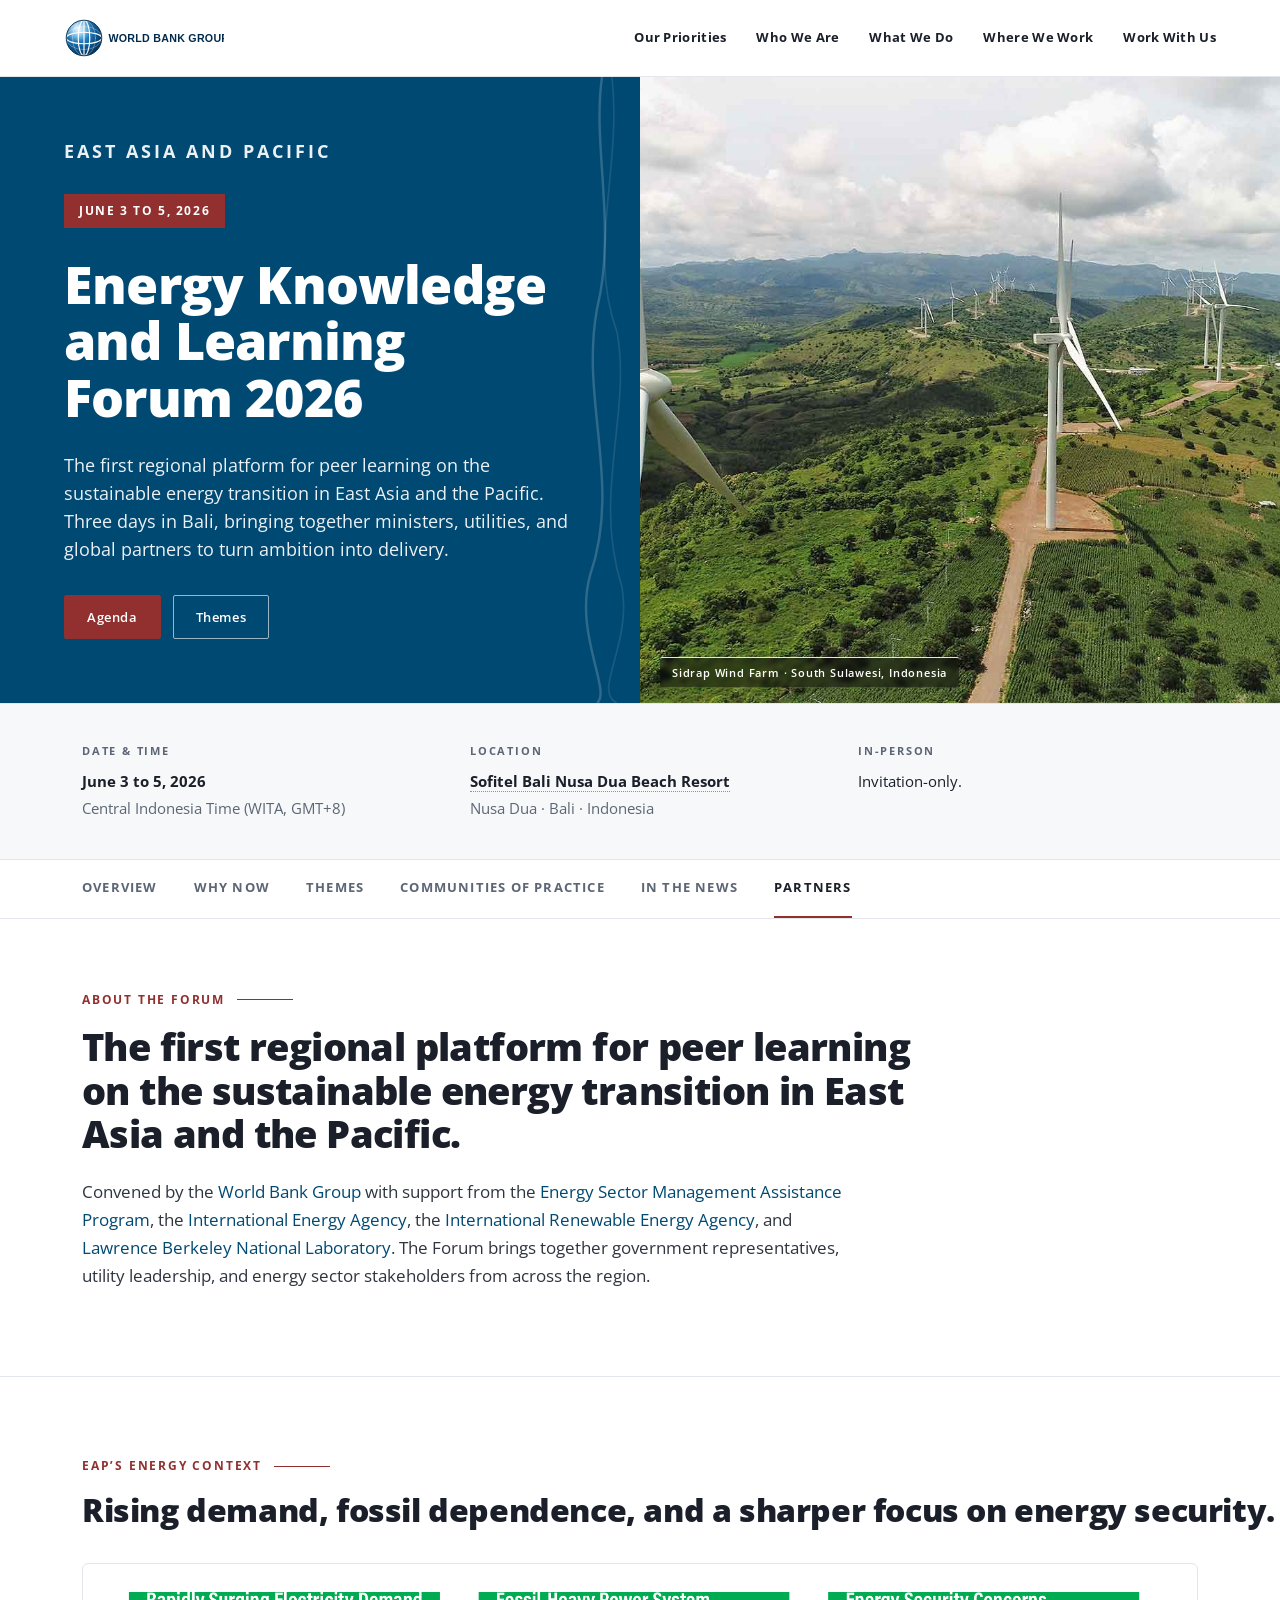
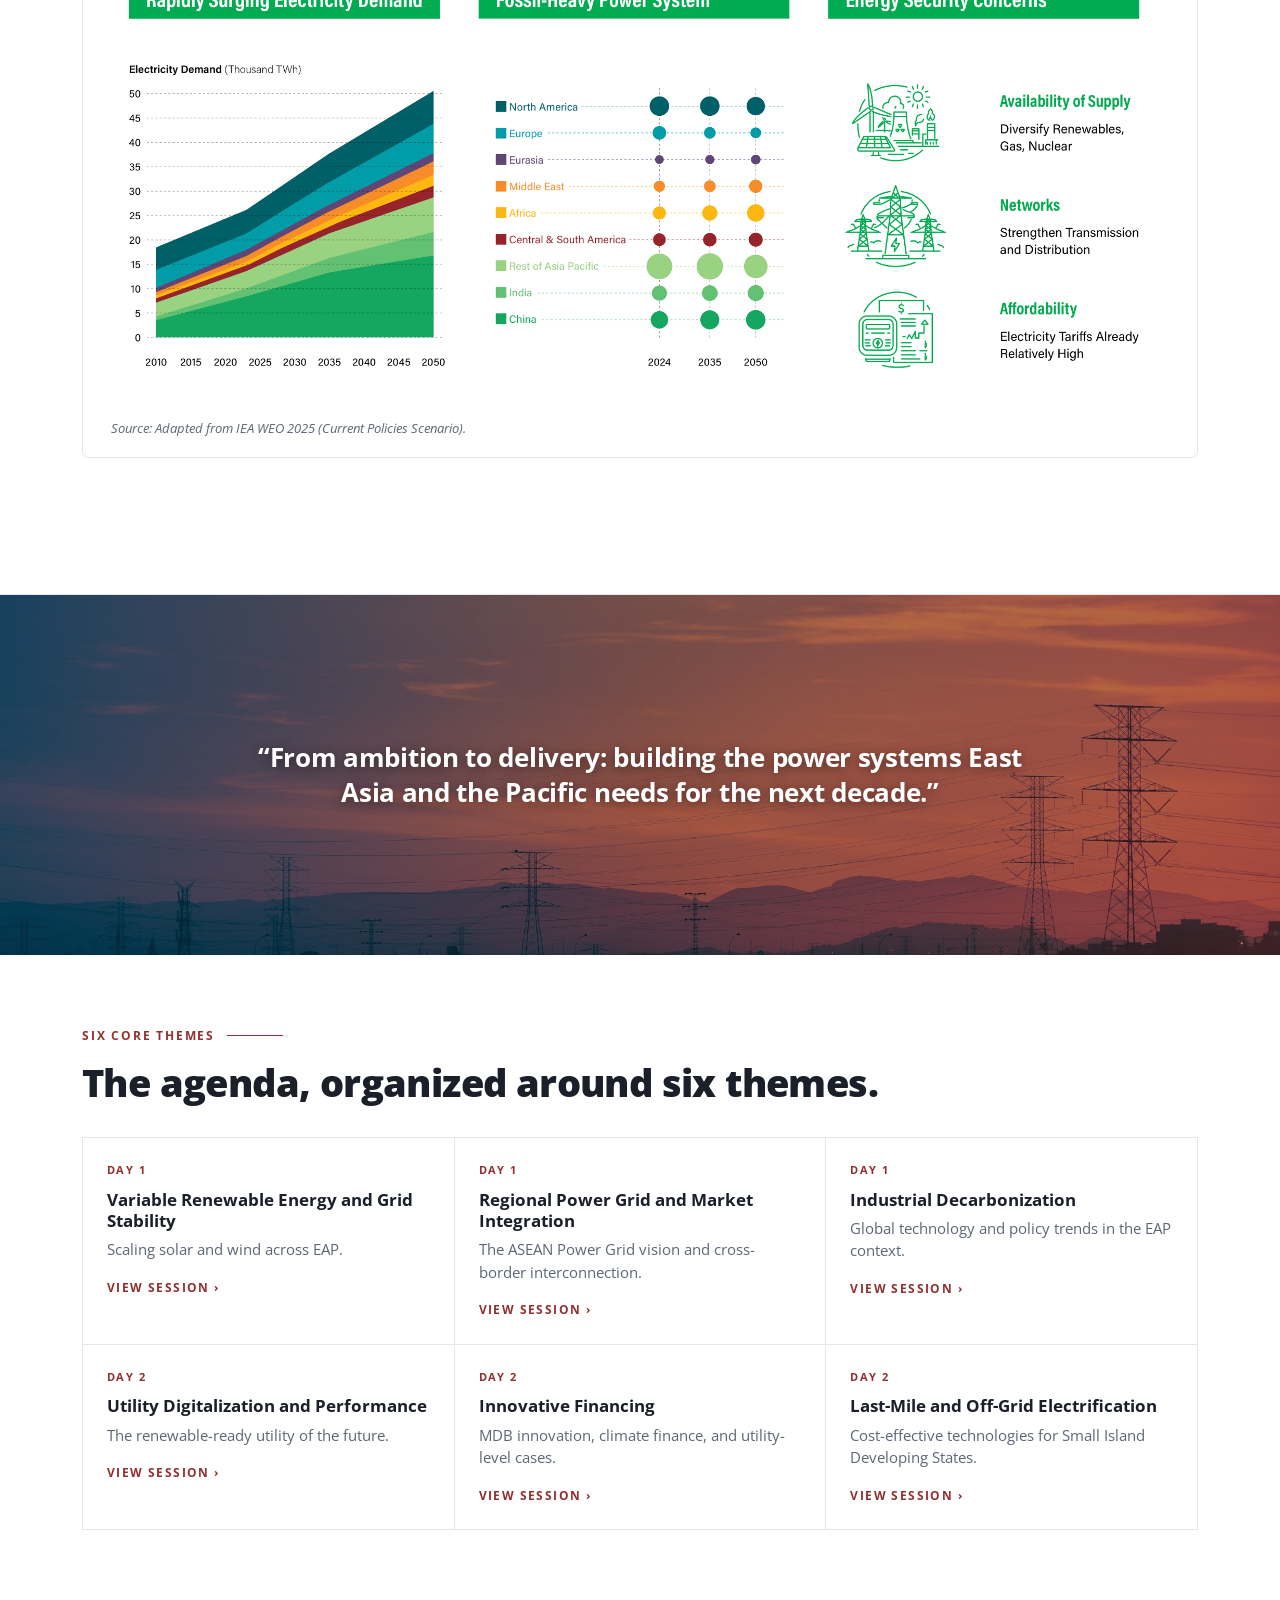
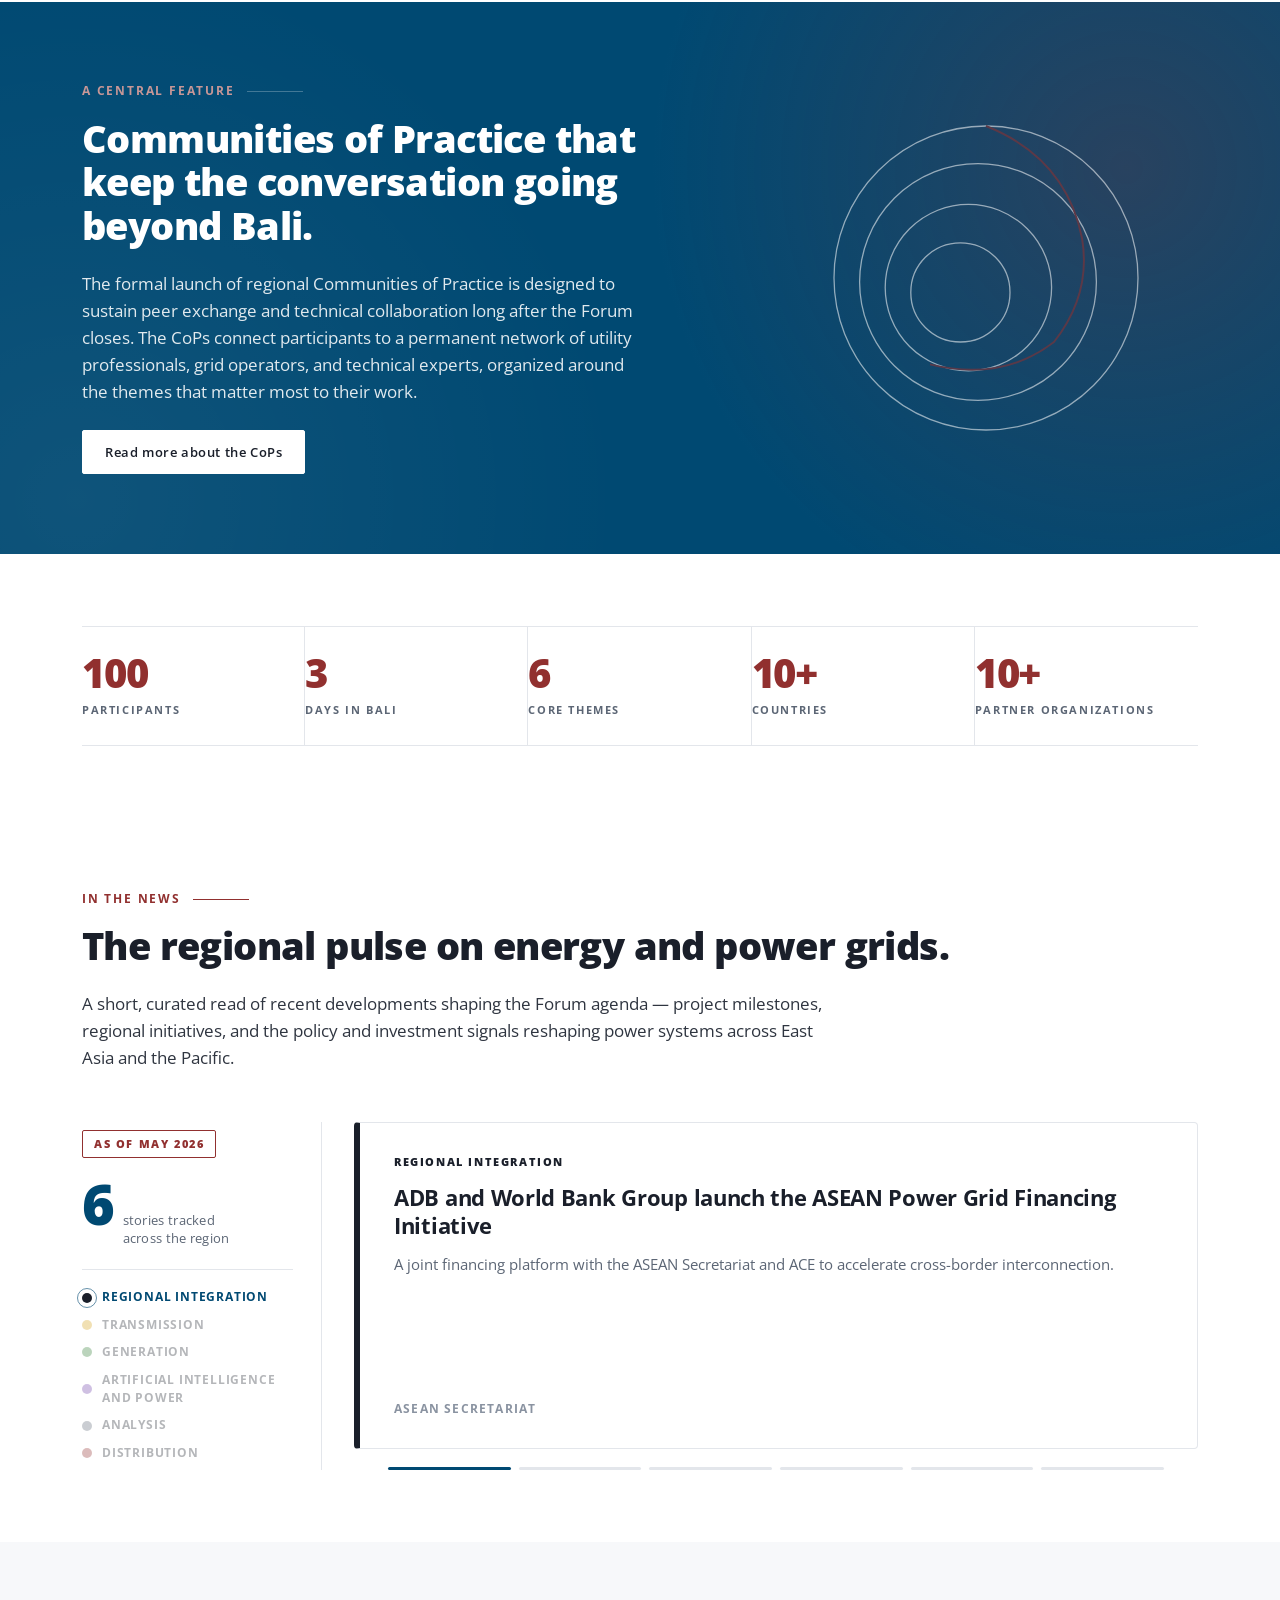
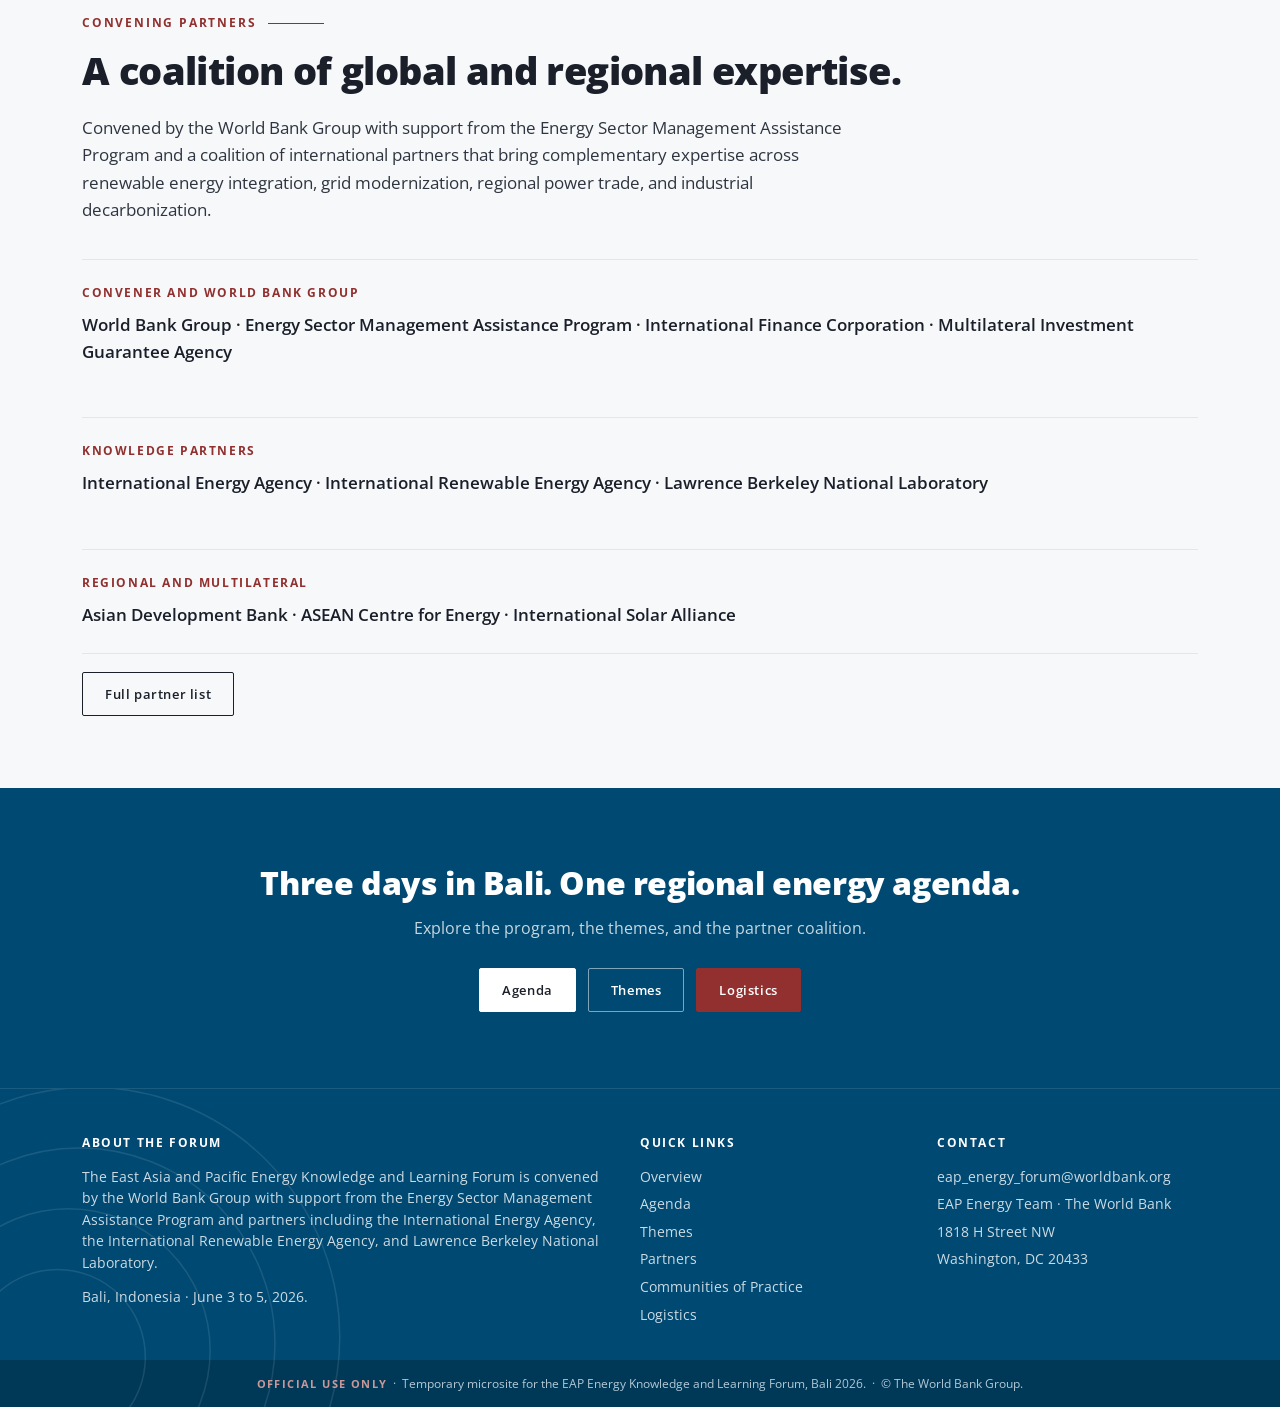
==== commit f6c724d1: "News: replace marquee with split newsroom + dissolving carousel The horizontal marquee was blinking " ====
--- a/index.html
+++ b/index.html
@@ -203,55 +203,82 @@
         <h2 class="display">The regional pulse on energy and power grids.</h2>
         <p class="lead-2">A short, curated read of recent developments shaping the Forum agenda &mdash; project milestones, regional initiatives, and the policy and investment signals reshaping power systems across East Asia and the Pacific.</p>
       </div>
-      <div class="news-meta">
-        <span class="news-meta-label">As of May 2026</span>
-      </div>
-    </div>
-
-    <div class="news-marquee mt-32" id="news-marquee">
-      <div class="news-marquee-track">
-      <a class="news-card" href="https://asean.org/adb-and-world-bank-group-launch-the-asean-power-grid-financing-initiative-with-the-asean-secretariat-and-the-asean-centre-for-energy-ace/" target="_blank" rel="noopener">
-        <span class="news-tag">Regional Integration</span>
-        <h3>ADB and World Bank Group launch the ASEAN Power Grid Financing Initiative</h3>
-        <p>A joint financing platform with the ASEAN Secretariat and ACE to accelerate cross-border interconnection.</p>
-        <span class="news-source">ASEAN Secretariat</span>
-      </a>
-
-      <a class="news-card" href="https://www.sarawakenergy.com/media-info/media-releases/2026/energisation-of-sarawak-sabah-interconnection-strengthens-regional-grid-network-2" target="_blank" rel="noopener">
-        <span class="news-tag">Transmission</span>
-        <h3>Sarawak&ndash;Sabah Interconnection energized, strengthening Borneo&rsquo;s regional grid</h3>
-        <p>A new chapter for sub-regional power trade in Malaysia &mdash; an early proof point for the broader APG vision.</p>
-        <span class="news-source">Sarawak Energy &middot; January 2026</span>
-      </a>
-
-      <a class="news-card" href="https://www.pv-magazine.com/2026/05/05/indonesia-tenders-1-2-gw-of-solar/" target="_blank" rel="noopener">
-        <span class="news-tag">Generation</span>
-        <h3>PLN tenders 1.2 GW of utility-scale solar under &ldquo;Mentari Nusantara I&rdquo;</h3>
-        <p>Capacity spread across Java, Kalimantan, Sulawesi, Sumatra, and eastern Indonesia &mdash; targeted for commercial operation by 2029.</p>
-        <span class="news-source">pv magazine &middot; May 2026</span>
-      </a>
-
-      <a class="news-card" href="https://techwireasia.com/2026/02/singtel-sovereign-ai-infrastructure-southeast-asia-johor/" target="_blank" rel="noopener">
-        <span class="news-tag">Artificial Intelligence and Power</span>
-        <h3>Singtel builds an &ldquo;AI grid&rdquo; modeled on utility architecture across Johor and Batam</h3>
-        <p>Data centers as generators, fiber and 5G as transmission &mdash; new AI-ready capacity scheduled online in H2 2026.</p>
-        <span class="news-source">TechWire Asia</span>
-      </a>
-
-      <a class="news-card" href="https://www.iea.org/commentaries/driving-global-and-regional-collaboration-to-realise-the-asean-power-grid-vision" target="_blank" rel="noopener">
-        <span class="news-tag">Analysis</span>
-        <h3>IEA: Driving global and regional collaboration on the ASEAN Power Grid</h3>
-        <p>A reference framing for the next phase of multilateral cooperation, ahead of the Forum&rsquo;s session on cross-border interconnection.</p>
-        <span class="news-source">International Energy Agency</span>
-      </a>
-
-      <a class="news-card" href="https://www.greenclimate.fund/project/fp090" target="_blank" rel="noopener">
-        <span class="news-tag">Distribution</span>
-        <h3>Tonga Renewable Energy Project advances under the Pacific Islands Renewable Energy Investment Program</h3>
-        <p>Utility-scale storage for base load and green mini-grids on the outer islands &mdash; one of seven SIDS in the program.</p>
-        <span class="news-source">Green Climate Fund</span>
-      </a>
-      </div>
+    </div>
+
+    <div class="news-feed mt-32" id="news-feed">
+
+      <aside class="news-feed-meta">
+        <span class="news-feed-tag">As of May 2026</span>
+        <div class="news-feed-count">
+          <span class="news-feed-count-num">6</span>
+          <span class="news-feed-count-label">stories tracked<br>across the region</span>
+        </div>
+        <ul class="news-feed-legend">
+          <li data-cat="regional-integration"><span class="dot"></span>Regional Integration</li>
+          <li data-cat="transmission"><span class="dot"></span>Transmission</li>
+          <li data-cat="generation"><span class="dot"></span>Generation</li>
+          <li data-cat="ai-power"><span class="dot"></span>Artificial Intelligence and Power</li>
+          <li data-cat="analysis"><span class="dot"></span>Analysis</li>
+          <li data-cat="distribution"><span class="dot"></span>Distribution</li>
+        </ul>
+      </aside>
+
+      <div class="news-feed-stage">
+        <div class="news-feed-slides">
+
+          <a class="news-feed-slide is-active" data-cat="regional-integration" href="https://asean.org/adb-and-world-bank-group-launch-the-asean-power-grid-financing-initiative-with-the-asean-secretariat-and-the-asean-centre-for-energy-ace/" target="_blank" rel="noopener">
+            <span class="news-tag">Regional Integration</span>
+            <h3>ADB and World Bank Group launch the ASEAN Power Grid Financing Initiative</h3>
+            <p>A joint financing platform with the ASEAN Secretariat and ACE to accelerate cross-border interconnection.</p>
+            <span class="news-source">ASEAN Secretariat</span>
+          </a>
+
+          <a class="news-feed-slide" data-cat="transmission" href="https://www.sarawakenergy.com/media-info/media-releases/2026/energisation-of-sarawak-sabah-interconnection-strengthens-regional-grid-network-2" target="_blank" rel="noopener">
+            <span class="news-tag">Transmission</span>
+            <h3>Sarawak&ndash;Sabah Interconnection energized, strengthening Borneo&rsquo;s regional grid</h3>
+            <p>A new chapter for sub-regional power trade in Malaysia &mdash; an early proof point for the broader APG vision.</p>
+            <span class="news-source">Sarawak Energy &middot; January 2026</span>
+          </a>
+
+          <a class="news-feed-slide" data-cat="generation" href="https://www.pv-magazine.com/2026/05/05/indonesia-tenders-1-2-gw-of-solar/" target="_blank" rel="noopener">
+            <span class="news-tag">Generation</span>
+            <h3>PLN tenders 1.2 GW of utility-scale solar under &ldquo;Mentari Nusantara I&rdquo;</h3>
+            <p>Capacity spread across Java, Kalimantan, Sulawesi, Sumatra, and eastern Indonesia &mdash; targeted for commercial operation by 2029.</p>
+            <span class="news-source">pv magazine &middot; May 2026</span>
+          </a>
+
+          <a class="news-feed-slide" data-cat="ai-power" href="https://techwireasia.com/2026/02/singtel-sovereign-ai-infrastructure-southeast-asia-johor/" target="_blank" rel="noopener">
+            <span class="news-tag">Artificial Intelligence and Power</span>
+            <h3>Singtel builds an &ldquo;AI grid&rdquo; modeled on utility architecture across Johor and Batam</h3>
+            <p>Data centers as generators, fiber and 5G as transmission &mdash; new AI-ready capacity scheduled online in H2 2026.</p>
+            <span class="news-source">TechWire Asia</span>
+          </a>
+
+          <a class="news-feed-slide" data-cat="analysis" href="https://www.iea.org/commentaries/driving-global-and-regional-collaboration-to-realise-the-asean-power-grid-vision" target="_blank" rel="noopener">
+            <span class="news-tag">Analysis</span>
+            <h3>IEA: Driving global and regional collaboration on the ASEAN Power Grid</h3>
+            <p>A reference framing for the next phase of multilateral cooperation, ahead of the Forum&rsquo;s session on cross-border interconnection.</p>
+            <span class="news-source">International Energy Agency</span>
+          </a>
+
+          <a class="news-feed-slide" data-cat="distribution" href="https://www.greenclimate.fund/project/fp090" target="_blank" rel="noopener">
+            <span class="news-tag">Distribution</span>
+            <h3>Tonga Renewable Energy Project advances under the Pacific Islands Renewable Energy Investment Program</h3>
+            <p>Utility-scale storage for base load and green mini-grids on the outer islands &mdash; one of seven SIDS in the program.</p>
+            <span class="news-source">Green Climate Fund</span>
+          </a>
+
+        </div>
+        <div class="news-feed-dots" role="tablist" aria-label="News stories">
+          <button class="news-feed-dot is-active" data-idx="0" type="button" aria-label="Story 1"></button>
+          <button class="news-feed-dot" data-idx="1" type="button" aria-label="Story 2"></button>
+          <button class="news-feed-dot" data-idx="2" type="button" aria-label="Story 3"></button>
+          <button class="news-feed-dot" data-idx="3" type="button" aria-label="Story 4"></button>
+          <button class="news-feed-dot" data-idx="4" type="button" aria-label="Story 5"></button>
+          <button class="news-feed-dot" data-idx="5" type="button" aria-label="Story 6"></button>
+        </div>
+      </div>
+
     </div>
   </div>
 </section>
@@ -320,18 +347,54 @@
   }, { rootMargin: '-30% 0px -65% 0px', threshold: 0 });
   ids.forEach(id => { const el = document.getElementById(id); if (el) obs.observe(el); });
 
-  // News marquee — clone cards once so the loop is seamless at translateX(-50%).
+  // News feed — dissolving crossfade carousel. Each story shows for ~6s,
+  // legend dot pulses for the active category, progress bar tracks position.
   (function () {
-    const track = document.querySelector('#news-marquee .news-marquee-track');
-    if (!track) return;
-    const cards = Array.from(track.children);
-    if (cards.length === 0) return;
-    cards.forEach(c => {
-      const clone = c.cloneNode(true);
-      clone.setAttribute('aria-hidden', 'true');
-      clone.setAttribute('tabindex', '-1');
-      track.appendChild(clone);
+    const feed = document.getElementById('news-feed');
+    if (!feed) return;
+    const slides = Array.from(feed.querySelectorAll('.news-feed-slide'));
+    const dots   = Array.from(feed.querySelectorAll('.news-feed-dot'));
+    const legend = Array.from(feed.querySelectorAll('.news-feed-legend li'));
+    if (slides.length === 0) return;
+
+    let i = 0;
+    let paused = false;
+    let timer = null;
+    const INTERVAL = 6000;
+
+    function show(idx) {
+      i = ((idx % slides.length) + slides.length) % slides.length;
+      slides.forEach((s, j) => s.classList.toggle('is-active', j === i));
+      dots.forEach((d, j) => d.classList.toggle('is-active', j === i));
+      const cat = slides[i].getAttribute('data-cat');
+      legend.forEach(l => {
+        const match = l.getAttribute('data-cat') === cat;
+        l.classList.toggle('is-active', match);
+        l.classList.toggle('is-dim', !match);
+      });
+    }
+
+    function tick() { if (!paused) show(i + 1); }
+
+    function restart() {
+      clearInterval(timer);
+      timer = setInterval(tick, INTERVAL);
+    }
+
+    dots.forEach((d, j) => {
+      d.addEventListener('click', () => { show(j); restart(); });
     });
+
+    feed.addEventListener('mouseenter', () => { paused = true; });
+    feed.addEventListener('mouseleave', () => { paused = false; });
+    document.addEventListener('visibilitychange', () => {
+      paused = document.hidden;
+    });
+
+    show(0);
+    if (!window.matchMedia('(prefers-reduced-motion: reduce)').matches) {
+      restart();
+    }
   })();
 
   // Hero photo rotator — 5 curated images, ~5s per slide, pause on hover, respects reduced motion.
--- a/css/styles.css
+++ b/css/styles.css
@@ -902,44 +902,216 @@
   transition: background .15s, transform .15s;
 }
 
-/* News marquee: horizontal auto-scroll, pause on hover */
-.news-marquee {
+/* ============================================================
+   NEWS FEED — split newsroom: meta sidebar + dissolving slide
+   ============================================================ */
+.news-feed {
+  display: grid;
+  grid-template-columns: 240px 1fr;
+  gap: 32px;
+  align-items: stretch;
+}
+.news-feed-meta {
+  display: flex;
+  flex-direction: column;
+  gap: 22px;
+  padding: 8px 28px 8px 0;
+  border-right: 1px solid var(--rule);
+}
+.news-feed-tag {
+  display: inline-block;
+  font-size: 10.5px;
+  font-weight: 800;
+  letter-spacing: 1.6px;
+  text-transform: uppercase;
+  color: var(--wb-infra);
+  padding: 5px 11px;
+  border: 1px solid var(--wb-infra);
+  border-radius: 2px;
+  align-self: flex-start;
+}
+.news-feed-count { display: flex; align-items: baseline; gap: 10px; }
+.news-feed-count-num {
+  font-size: 56px;
+  font-weight: 800;
+  color: var(--wb-corp);
+  letter-spacing: -2.5px;
+  line-height: 0.85;
+}
+.news-feed-count-label {
+  font-size: 12.5px;
+  line-height: 1.4;
+  color: var(--muted);
+  letter-spacing: 0.3px;
+}
+.news-feed-legend {
+  list-style: none;
+  padding: 0;
+  margin: 0;
+  display: flex;
+  flex-direction: column;
+  gap: 9px;
+  border-top: 1px solid var(--rule);
+  padding-top: 18px;
+}
+.news-feed-legend li {
+  font-size: 11.5px;
+  font-weight: 700;
+  letter-spacing: 0.8px;
+  text-transform: uppercase;
+  color: var(--ink);
+  display: flex;
+  align-items: center;
+  gap: 10px;
+  transition: opacity .25s, color .25s;
+}
+.news-feed-legend li.is-dim { opacity: 0.32; }
+.news-feed-legend li.is-active { color: var(--wb-corp); }
+.news-feed-legend .dot {
+  width: 10px;
+  height: 10px;
+  border-radius: 50%;
+  flex-shrink: 0;
   position: relative;
-  overflow: hidden;
-  -webkit-mask-image: linear-gradient(to right, transparent 0, #000 70px, #000 calc(100% - 70px), transparent 100%);
-  mask-image: linear-gradient(to right, transparent 0, #000 70px, #000 calc(100% - 70px), transparent 100%);
-}
-.news-marquee-track {
-  display: flex;
-  gap: 16px;
-  width: max-content;
-  animation: news-scroll 80s linear infinite;
-}
-.news-marquee:hover .news-marquee-track,
-.news-marquee:focus-within .news-marquee-track {
-  animation-play-state: paused;
-}
-.news-marquee .news-card {
-  flex: 0 0 320px;
-  height: 220px;
+}
+.news-feed-legend li[data-cat="regional-integration"] .dot { background: #1A1F2A; }
+.news-feed-legend li[data-cat="transmission"]         .dot { background: #D4A017; }
+.news-feed-legend li[data-cat="generation"]           .dot { background: #2E7D32; }
+.news-feed-legend li[data-cat="ai-power"]             .dot { background: #6E3FA8; }
+.news-feed-legend li[data-cat="analysis"]             .dot { background: #5C6675; }
+.news-feed-legend li[data-cat="distribution"]         .dot { background: var(--wb-infra); }
+.news-feed-legend li.is-active .dot::after {
+  content: "";
+  position: absolute;
+  inset: -5px;
+  border-radius: 50%;
+  border: 1.5px solid currentColor;
+  opacity: 0.6;
+  animation: feed-pulse 2s ease-out infinite;
+}
+@keyframes feed-pulse {
+  0%   { transform: scale(0.6); opacity: 0.7; }
+  100% { transform: scale(1.6); opacity: 0; }
+}
+
+.news-feed-stage { display: flex; flex-direction: column; }
+.news-feed-slides {
+  position: relative;
+  flex: 1;
+  min-height: 280px;
+}
+.news-feed-slide {
+  position: absolute;
+  inset: 0;
+  opacity: 0;
+  visibility: hidden;
+  pointer-events: none;
   display: flex;
   flex-direction: column;
+  padding: 30px 34px;
+  background: var(--paper);
   border: 1px solid var(--rule);
+  border-left: 6px solid var(--wb-corp);
   border-radius: 4px;
-  padding: 20px 20px 18px;
-}
-.news-marquee .news-card p { flex: 1; }
-@keyframes news-scroll {
-  from { transform: translateX(0); }
-  to   { transform: translateX(-50%); }
+  text-decoration: none;
+  color: inherit;
+  transition: opacity 700ms ease, visibility 700ms;
+}
+.news-feed-slide.is-active {
+  opacity: 1;
+  visibility: visible;
+  pointer-events: auto;
+}
+.news-feed-slide:hover { background: var(--paper-2); text-decoration: none; }
+.news-feed-slide[data-cat="regional-integration"] { border-left-color: #1A1F2A; }
+.news-feed-slide[data-cat="transmission"]         { border-left-color: #D4A017; }
+.news-feed-slide[data-cat="generation"]           { border-left-color: #2E7D32; }
+.news-feed-slide[data-cat="ai-power"]             { border-left-color: #6E3FA8; }
+.news-feed-slide[data-cat="analysis"]             { border-left-color: #5C6675; }
+.news-feed-slide[data-cat="distribution"]         { border-left-color: var(--wb-infra); }
+.news-feed-slide .news-tag {
+  font-size: 11px;
+  font-weight: 800;
+  letter-spacing: 1.6px;
+  text-transform: uppercase;
+  color: var(--wb-corp);
+  margin-bottom: 14px;
+}
+.news-feed-slide[data-cat="regional-integration"] .news-tag { color: #1A1F2A; }
+.news-feed-slide[data-cat="transmission"]         .news-tag { color: #B8860B; }
+.news-feed-slide[data-cat="generation"]           .news-tag { color: #2E7D32; }
+.news-feed-slide[data-cat="ai-power"]             .news-tag { color: #6E3FA8; }
+.news-feed-slide[data-cat="analysis"]             .news-tag { color: #5C6675; }
+.news-feed-slide[data-cat="distribution"]         .news-tag { color: var(--wb-infra); }
+.news-feed-slide h3 {
+  font-size: 22px;
+  font-weight: 700;
+  line-height: 1.25;
+  letter-spacing: -0.3px;
+  margin: 0 0 14px;
+  color: var(--ink);
+}
+.news-feed-slide p {
+  font-size: 15px;
+  line-height: 1.55;
+  color: var(--muted);
+  margin: 0 0 18px;
+  flex: 1;
+}
+.news-feed-slide .news-source {
+  display: block;
+  font-size: 11.5px;
+  font-weight: 700;
+  letter-spacing: 1.2px;
+  text-transform: uppercase;
+  color: var(--muted-2);
+}
+.news-feed-dots {
+  display: flex;
+  gap: 8px;
+  margin-top: 18px;
+  padding: 0 34px;
+}
+.news-feed-dot {
+  flex: 1;
+  height: 3px;
+  background: var(--rule);
+  border: none;
+  padding: 0;
+  cursor: pointer;
+  border-radius: 2px;
+  transition: background .25s, transform .15s;
+}
+.news-feed-dot.is-active { background: var(--wb-corp); }
+.news-feed-dot:hover { background: var(--ink); transform: scaleY(1.5); }
+
+@media (max-width: 900px) {
+  .news-feed { grid-template-columns: 1fr; gap: 20px; }
+  .news-feed-meta {
+    border-right: none;
+    border-bottom: 1px solid var(--rule);
+    padding: 0 0 20px;
+    flex-direction: row;
+    align-items: center;
+    flex-wrap: wrap;
+    gap: 16px 22px;
+  }
+  .news-feed-legend {
+    flex-direction: row;
+    flex-wrap: wrap;
+    padding-top: 0;
+    border-top: none;
+    flex: 1 1 100%;
+    gap: 8px 18px;
+  }
+  .news-feed-count-num { font-size: 44px; }
+  .news-feed-slide { padding: 22px 22px; }
+  .news-feed-slide h3 { font-size: 18px; }
+  .news-feed-dots { padding: 0 22px; }
 }
 @media (prefers-reduced-motion: reduce) {
-  .news-marquee {
-    overflow-x: auto;
-    -webkit-mask-image: none;
-    mask-image: none;
-  }
-  .news-marquee-track { animation: none; }
+  .news-feed-slide { transition: none; }
+  .news-feed-legend li.is-active .dot::after { animation: none; }
 }
 .news-card:hover {
   background: var(--paper-2);
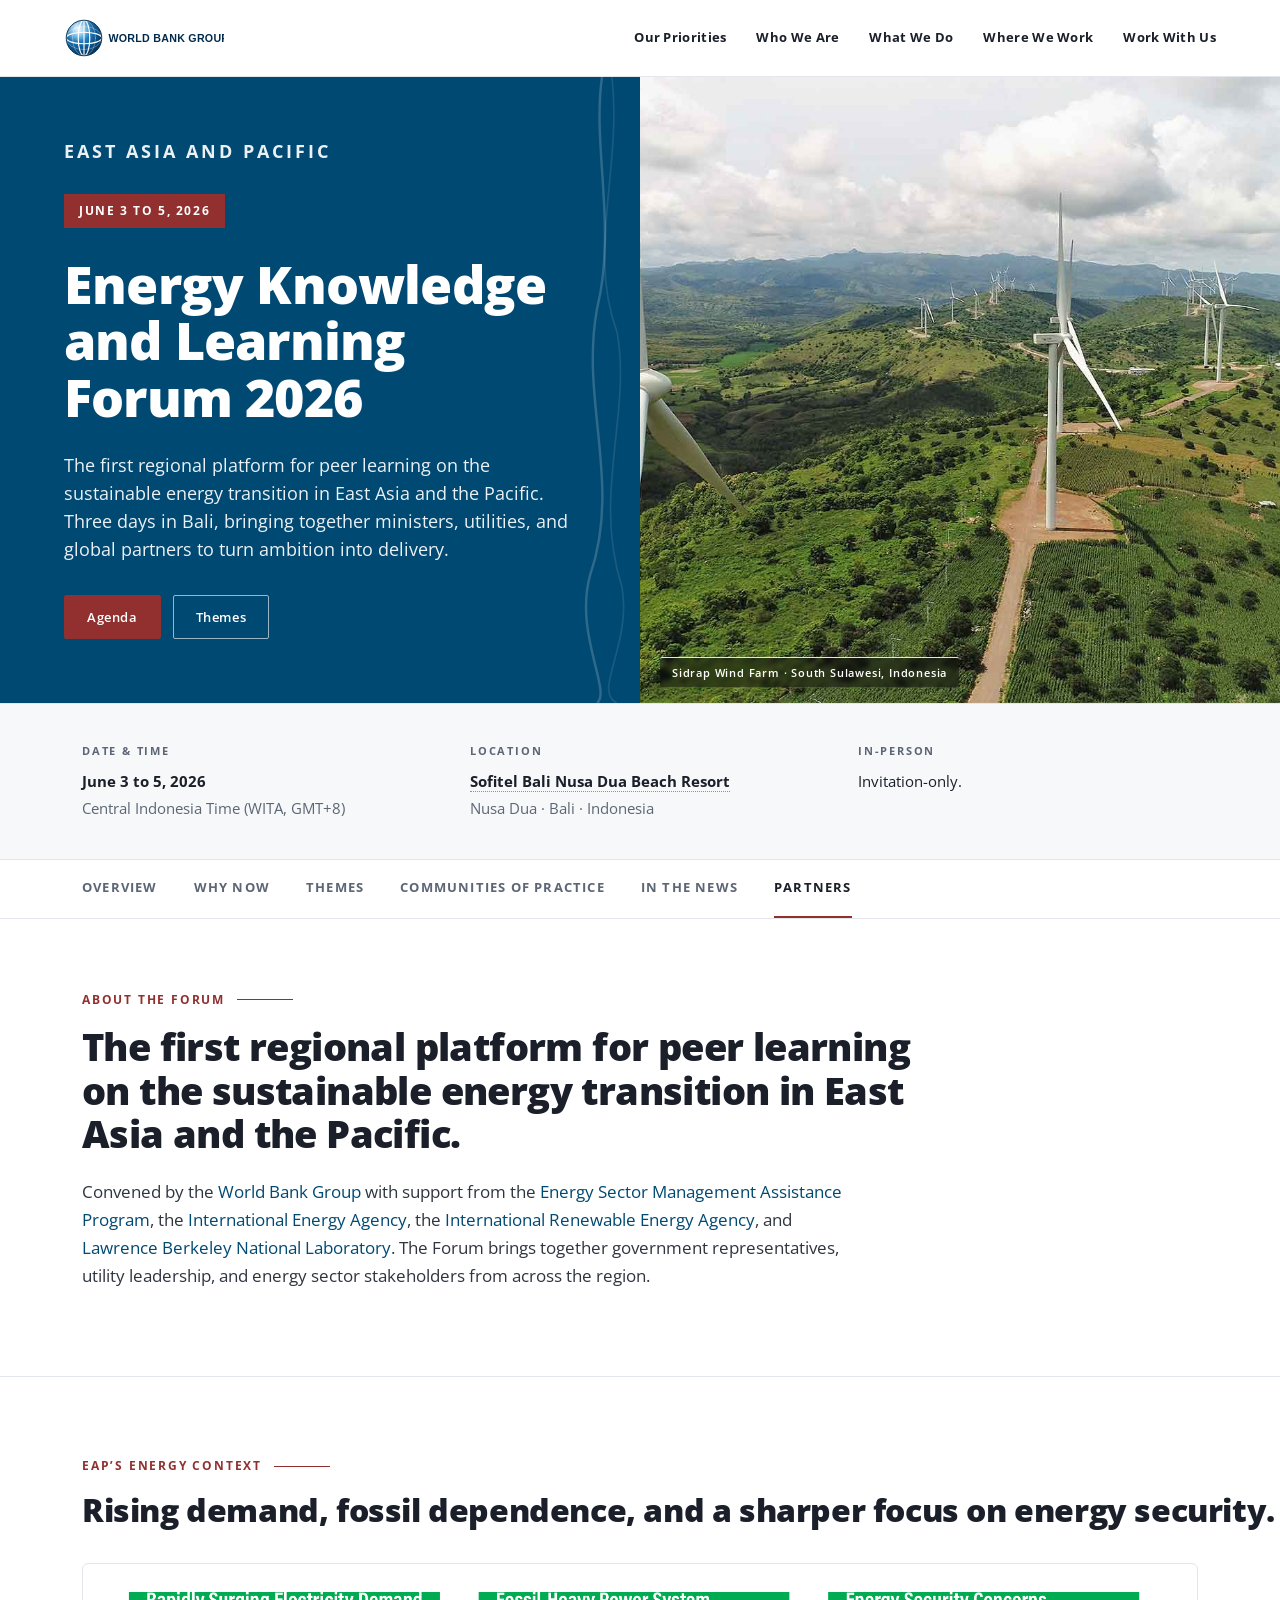
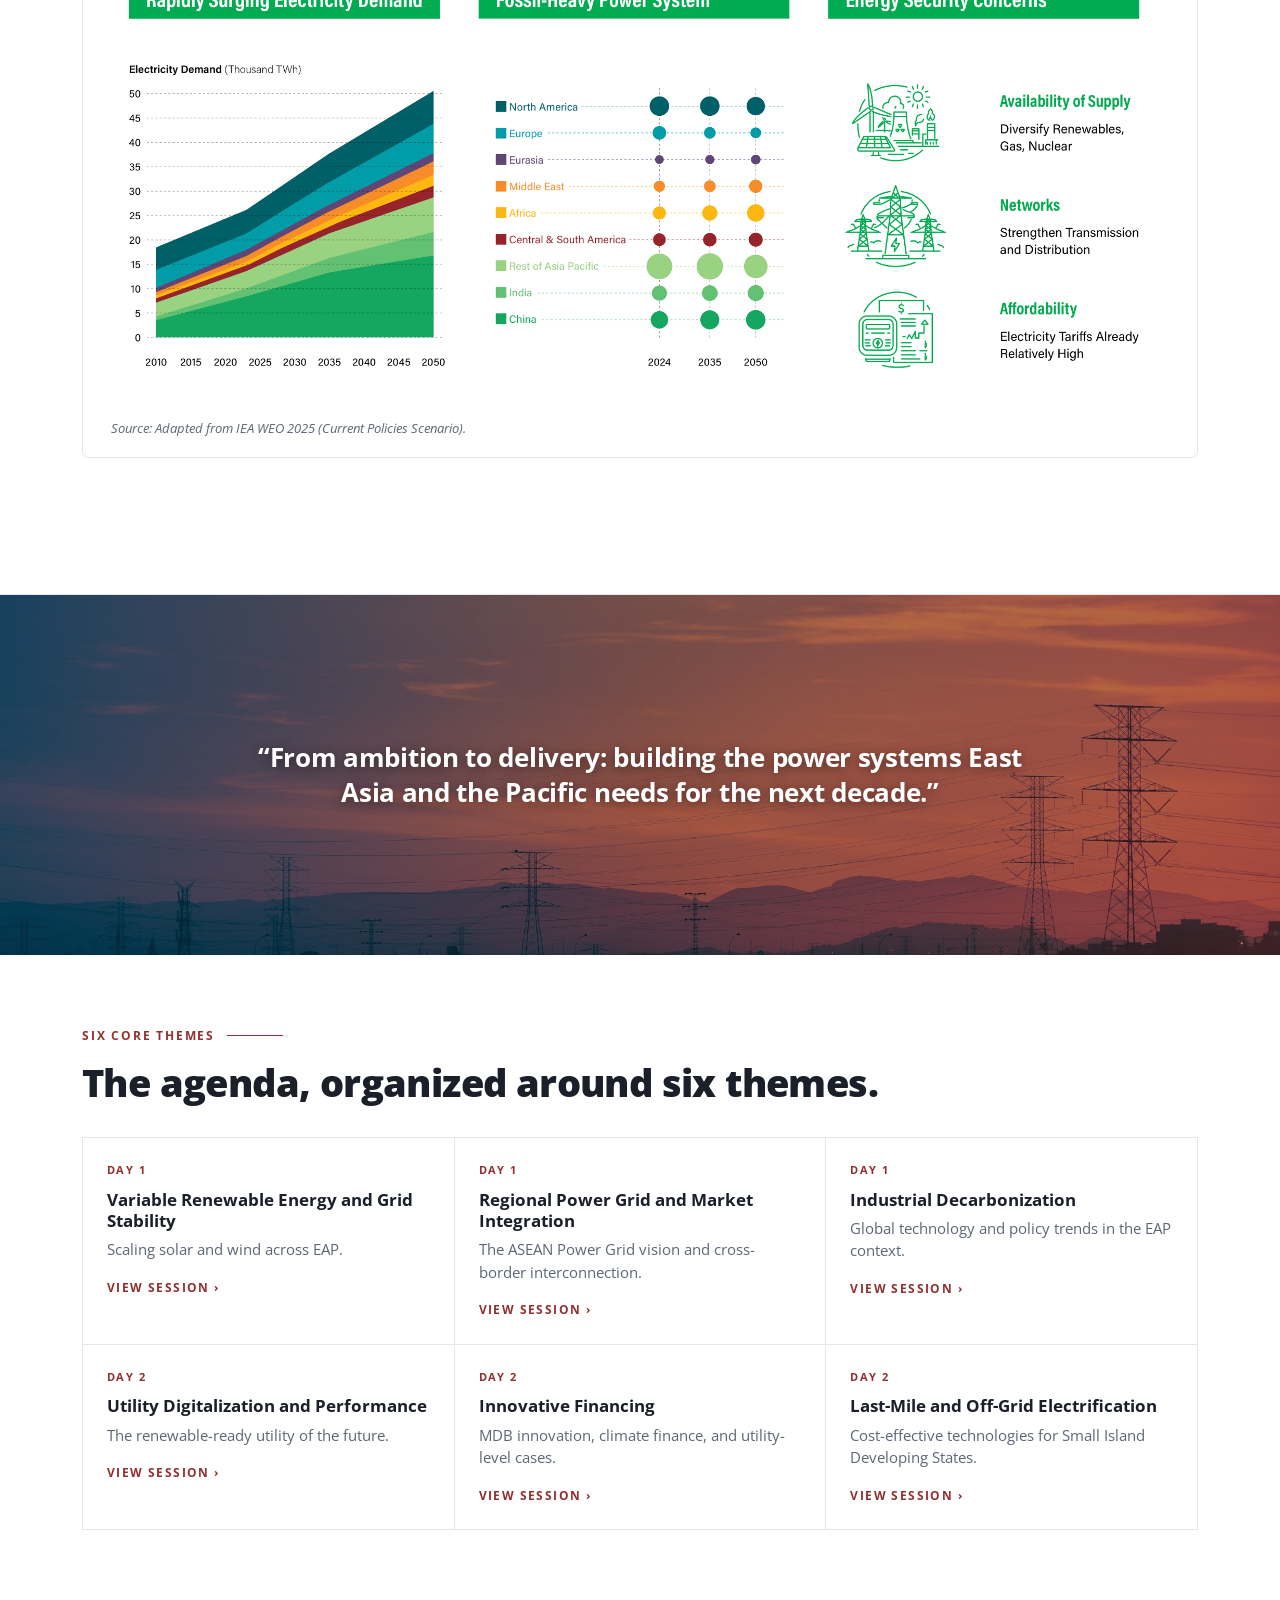
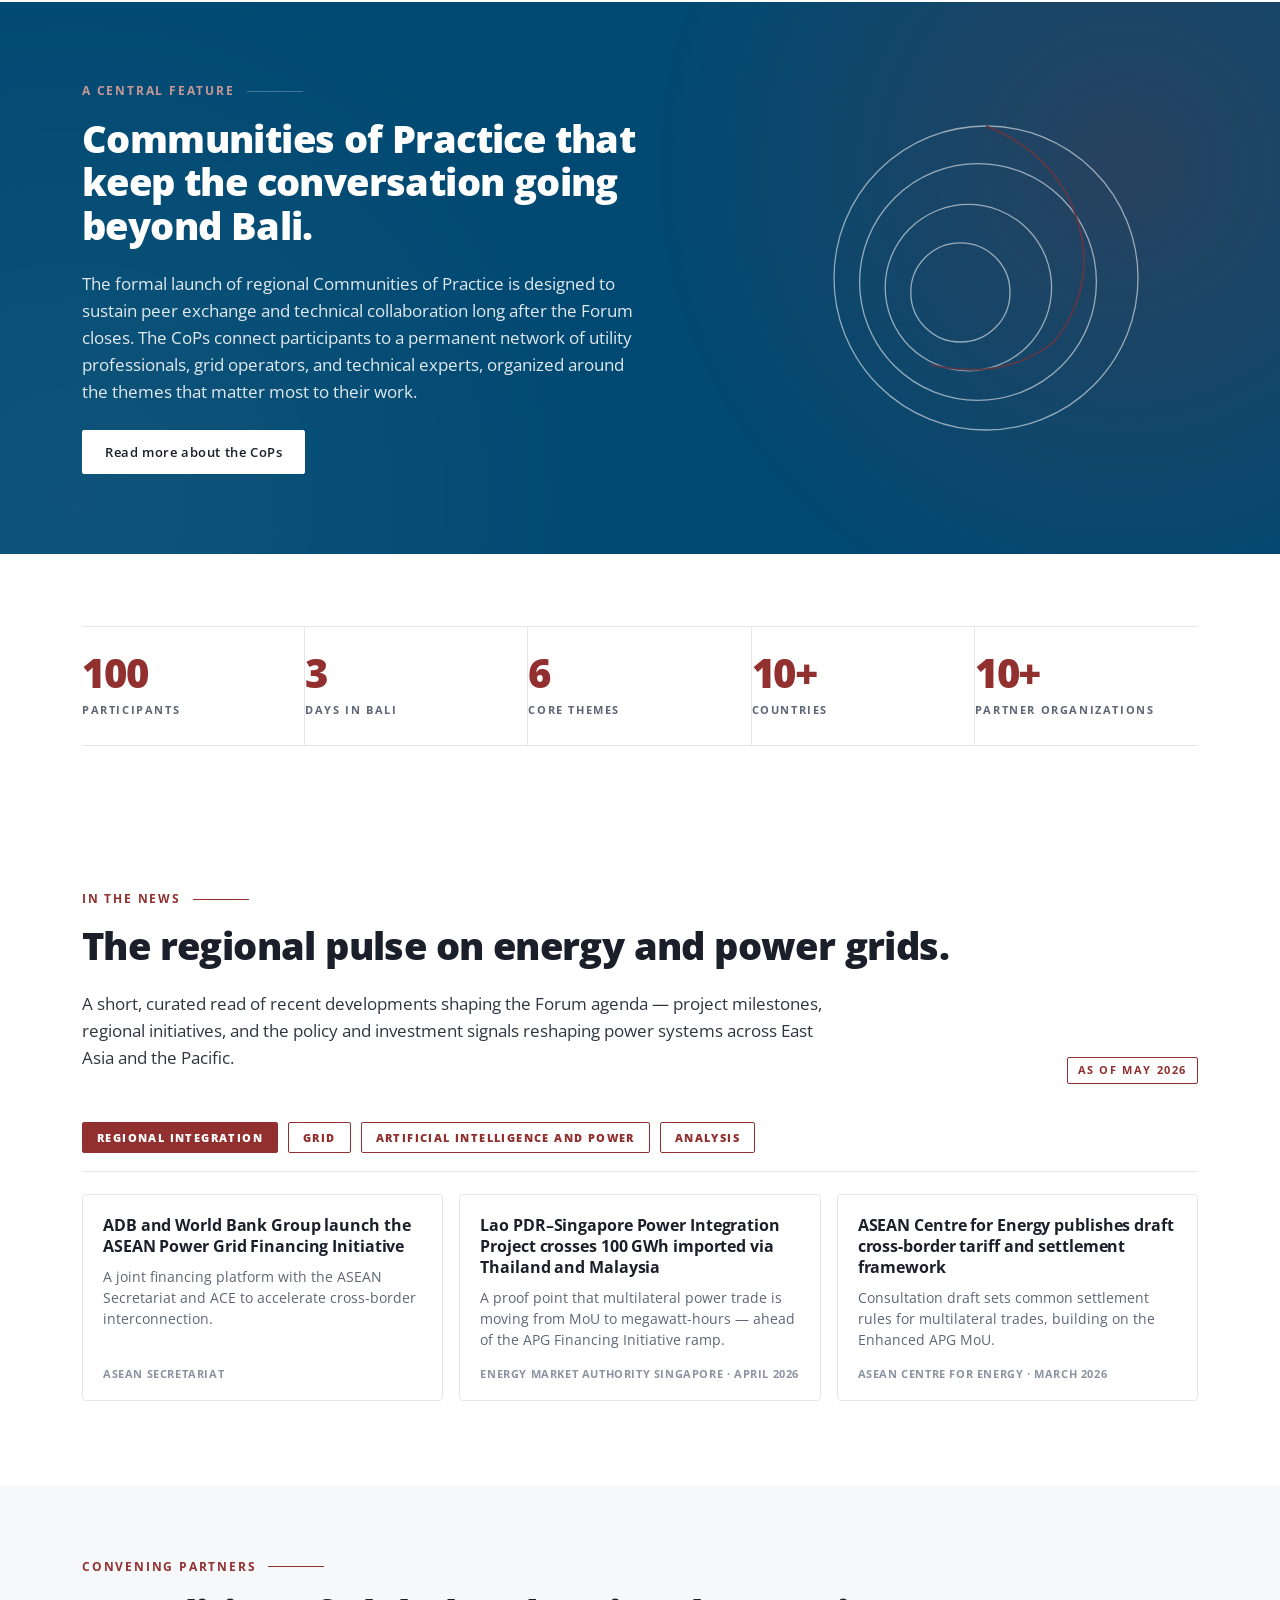
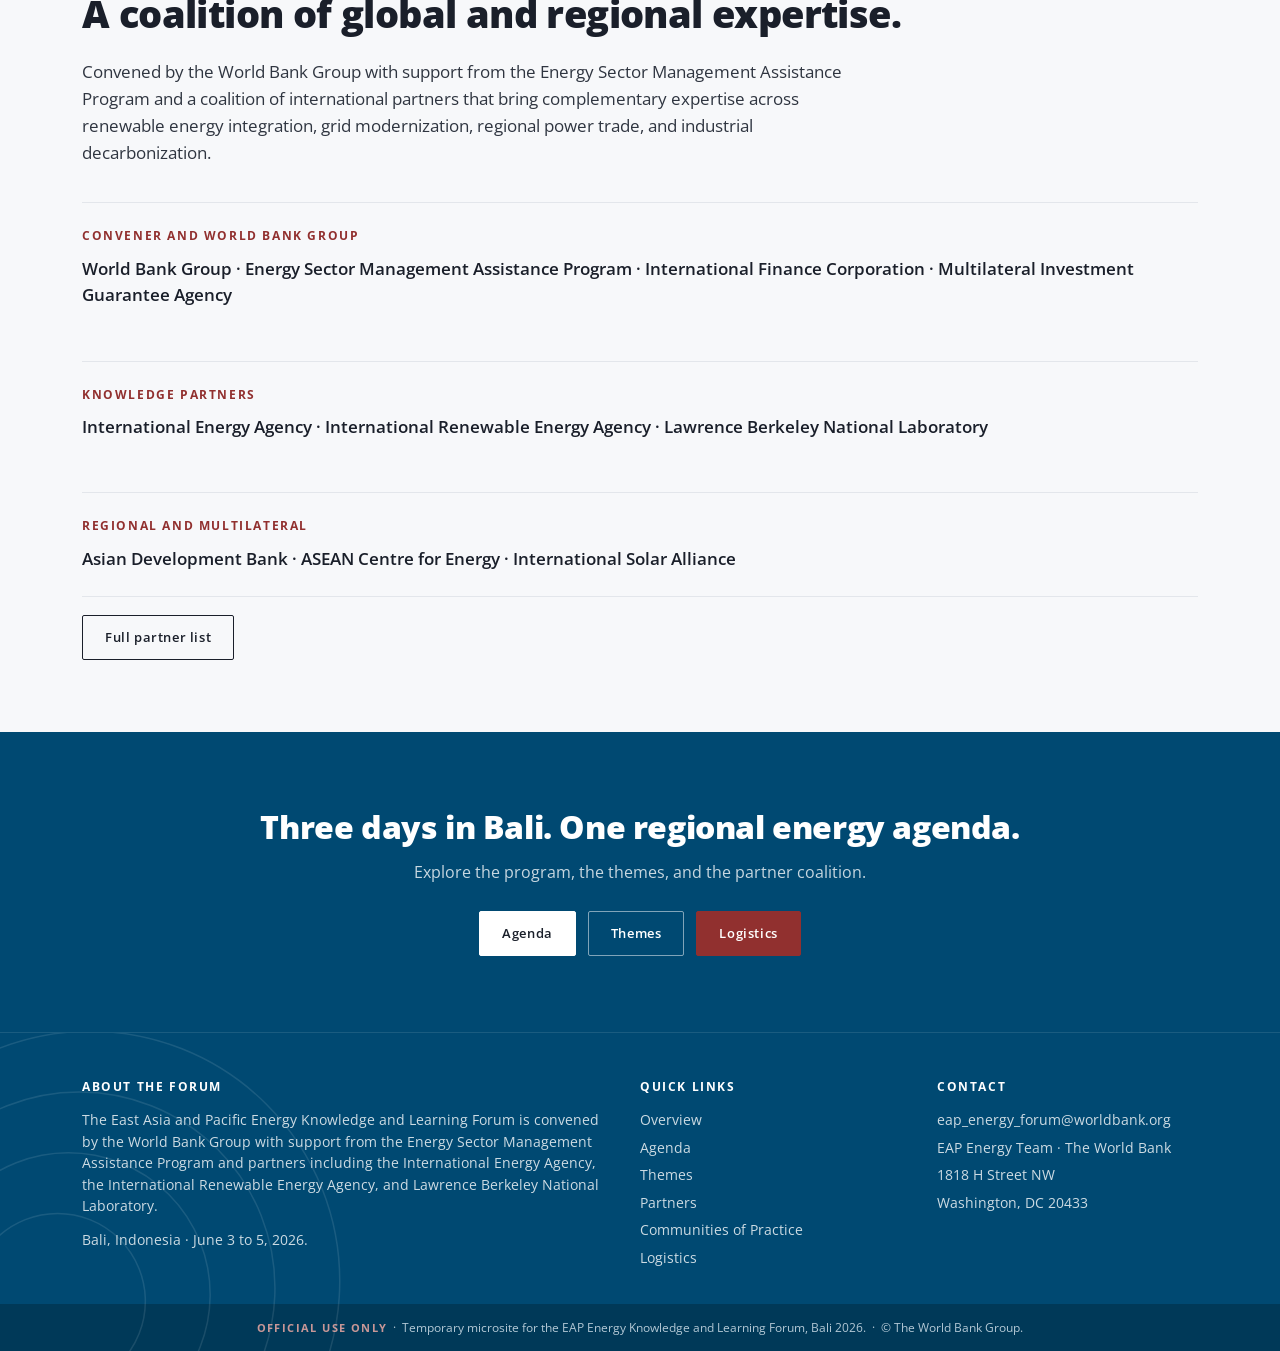
==== commit c1c308e9: "News: tab-on-top layout, four categories with three articles each Replace the side-by-side meta side" ====
--- a/index.html
+++ b/index.html
@@ -203,82 +203,95 @@
         <h2 class="display">The regional pulse on energy and power grids.</h2>
         <p class="lead-2">A short, curated read of recent developments shaping the Forum agenda &mdash; project milestones, regional initiatives, and the policy and investment signals reshaping power systems across East Asia and the Pacific.</p>
       </div>
+      <div class="news-meta">
+        <span class="news-meta-label">As of May 2026</span>
+      </div>
     </div>
 
     <div class="news-feed mt-32" id="news-feed">
 
-      <aside class="news-feed-meta">
-        <span class="news-feed-tag">As of May 2026</span>
-        <div class="news-feed-count">
-          <span class="news-feed-count-num">6</span>
-          <span class="news-feed-count-label">stories tracked<br>across the region</span>
-        </div>
-        <ul class="news-feed-legend">
-          <li data-cat="regional-integration"><span class="dot"></span>Regional Integration</li>
-          <li data-cat="transmission"><span class="dot"></span>Transmission</li>
-          <li data-cat="generation"><span class="dot"></span>Generation</li>
-          <li data-cat="ai-power"><span class="dot"></span>Artificial Intelligence and Power</li>
-          <li data-cat="analysis"><span class="dot"></span>Analysis</li>
-          <li data-cat="distribution"><span class="dot"></span>Distribution</li>
-        </ul>
-      </aside>
-
-      <div class="news-feed-stage">
-        <div class="news-feed-slides">
-
-          <a class="news-feed-slide is-active" data-cat="regional-integration" href="https://asean.org/adb-and-world-bank-group-launch-the-asean-power-grid-financing-initiative-with-the-asean-secretariat-and-the-asean-centre-for-energy-ace/" target="_blank" rel="noopener">
-            <span class="news-tag">Regional Integration</span>
+      <div class="news-feed-tabs" role="tablist" aria-label="News categories">
+        <button class="news-feed-tab is-active" data-cat="regional-integration" type="button">Regional Integration</button>
+        <button class="news-feed-tab" data-cat="grid" type="button">Grid</button>
+        <button class="news-feed-tab" data-cat="ai-power" type="button">Artificial Intelligence and Power</button>
+        <button class="news-feed-tab" data-cat="analysis" type="button">Analysis</button>
+      </div>
+
+      <div class="news-feed-panels">
+
+        <div class="news-feed-panel is-active" data-cat="regional-integration">
+          <a class="news-card" href="https://asean.org/adb-and-world-bank-group-launch-the-asean-power-grid-financing-initiative-with-the-asean-secretariat-and-the-asean-centre-for-energy-ace/" target="_blank" rel="noopener">
             <h3>ADB and World Bank Group launch the ASEAN Power Grid Financing Initiative</h3>
             <p>A joint financing platform with the ASEAN Secretariat and ACE to accelerate cross-border interconnection.</p>
             <span class="news-source">ASEAN Secretariat</span>
           </a>
-
-          <a class="news-feed-slide" data-cat="transmission" href="https://www.sarawakenergy.com/media-info/media-releases/2026/energisation-of-sarawak-sabah-interconnection-strengthens-regional-grid-network-2" target="_blank" rel="noopener">
-            <span class="news-tag">Transmission</span>
+          <a class="news-card" href="#" target="_blank" rel="noopener">
+            <h3>Lao PDR&ndash;Singapore Power Integration Project crosses 100 GWh imported via Thailand and Malaysia</h3>
+            <p>A proof point that multilateral power trade is moving from MoU to megawatt-hours &mdash; ahead of the APG Financing Initiative ramp.</p>
+            <span class="news-source">Energy Market Authority Singapore &middot; April 2026</span>
+          </a>
+          <a class="news-card" href="#" target="_blank" rel="noopener">
+            <h3>ASEAN Centre for Energy publishes draft cross-border tariff and settlement framework</h3>
+            <p>Consultation draft sets common settlement rules for multilateral trades, building on the Enhanced APG MoU.</p>
+            <span class="news-source">ASEAN Centre for Energy &middot; March 2026</span>
+          </a>
+        </div>
+
+        <div class="news-feed-panel" data-cat="grid">
+          <a class="news-card" href="https://www.sarawakenergy.com/media-info/media-releases/2026/energisation-of-sarawak-sabah-interconnection-strengthens-regional-grid-network-2" target="_blank" rel="noopener">
             <h3>Sarawak&ndash;Sabah Interconnection energized, strengthening Borneo&rsquo;s regional grid</h3>
             <p>A new chapter for sub-regional power trade in Malaysia &mdash; an early proof point for the broader APG vision.</p>
-            <span class="news-source">Sarawak Energy &middot; January 2026</span>
-          </a>
-
-          <a class="news-feed-slide" data-cat="generation" href="https://www.pv-magazine.com/2026/05/05/indonesia-tenders-1-2-gw-of-solar/" target="_blank" rel="noopener">
-            <span class="news-tag">Generation</span>
+            <span class="news-source">Sarawak Energy &middot; January 2026 &middot; Transmission</span>
+          </a>
+          <a class="news-card" href="https://www.pv-magazine.com/2026/05/05/indonesia-tenders-1-2-gw-of-solar/" target="_blank" rel="noopener">
             <h3>PLN tenders 1.2 GW of utility-scale solar under &ldquo;Mentari Nusantara I&rdquo;</h3>
             <p>Capacity spread across Java, Kalimantan, Sulawesi, Sumatra, and eastern Indonesia &mdash; targeted for commercial operation by 2029.</p>
-            <span class="news-source">pv magazine &middot; May 2026</span>
-          </a>
-
-          <a class="news-feed-slide" data-cat="ai-power" href="https://techwireasia.com/2026/02/singtel-sovereign-ai-infrastructure-southeast-asia-johor/" target="_blank" rel="noopener">
-            <span class="news-tag">Artificial Intelligence and Power</span>
+            <span class="news-source">pv magazine &middot; May 2026 &middot; Generation</span>
+          </a>
+          <a class="news-card" href="https://www.greenclimate.fund/project/fp090" target="_blank" rel="noopener">
+            <h3>Tonga Renewable Energy Project advances under the Pacific Islands Renewable Energy Investment Program</h3>
+            <p>Utility-scale storage and green mini-grids on the outer islands &mdash; one of seven SIDS in the program.</p>
+            <span class="news-source">Green Climate Fund &middot; Distribution</span>
+          </a>
+        </div>
+
+        <div class="news-feed-panel" data-cat="ai-power">
+          <a class="news-card" href="https://techwireasia.com/2026/02/singtel-sovereign-ai-infrastructure-southeast-asia-johor/" target="_blank" rel="noopener">
             <h3>Singtel builds an &ldquo;AI grid&rdquo; modeled on utility architecture across Johor and Batam</h3>
             <p>Data centers as generators, fiber and 5G as transmission &mdash; new AI-ready capacity scheduled online in H2 2026.</p>
             <span class="news-source">TechWire Asia</span>
           </a>
-
-          <a class="news-feed-slide" data-cat="analysis" href="https://www.iea.org/commentaries/driving-global-and-regional-collaboration-to-realise-the-asean-power-grid-vision" target="_blank" rel="noopener">
-            <span class="news-tag">Analysis</span>
+          <a class="news-card" href="#" target="_blank" rel="noopener">
+            <h3>Microsoft commits $1.7 billion for renewable-powered AI data centres in Indonesia</h3>
+            <p>One of the largest single-country cloud and AI infrastructure commitments in EAP &mdash; with explicit 24/7 carbon-free energy targets.</p>
+            <span class="news-source">Microsoft News &middot; April 2026</span>
+          </a>
+          <a class="news-card" href="#" target="_blank" rel="noopener">
+            <h3>IEA publishes its first AI-Power Sector Outlook to 2030</h3>
+            <p>Data centre electricity demand could double by 2030, with Asia accounting for nearly half of new load &mdash; reshaping system-planning assumptions.</p>
+            <span class="news-source">International Energy Agency &middot; February 2026</span>
+          </a>
+        </div>
+
+        <div class="news-feed-panel" data-cat="analysis">
+          <a class="news-card" href="https://www.iea.org/commentaries/driving-global-and-regional-collaboration-to-realise-the-asean-power-grid-vision" target="_blank" rel="noopener">
             <h3>IEA: Driving global and regional collaboration on the ASEAN Power Grid</h3>
             <p>A reference framing for the next phase of multilateral cooperation, ahead of the Forum&rsquo;s session on cross-border interconnection.</p>
             <span class="news-source">International Energy Agency</span>
           </a>
-
-          <a class="news-feed-slide" data-cat="distribution" href="https://www.greenclimate.fund/project/fp090" target="_blank" rel="noopener">
-            <span class="news-tag">Distribution</span>
-            <h3>Tonga Renewable Energy Project advances under the Pacific Islands Renewable Energy Investment Program</h3>
-            <p>Utility-scale storage for base load and green mini-grids on the outer islands &mdash; one of seven SIDS in the program.</p>
-            <span class="news-source">Green Climate Fund</span>
-          </a>
-
+          <a class="news-card" href="#" target="_blank" rel="noopener">
+            <h3>ESMAP: Universal electricity access in Pacific SIDS by 2030 needs roughly $5 billion</h3>
+            <p>A new EAP financing gap analysis covering Fiji, Kiribati, RMI, FSM, Tonga, Tuvalu, and Vanuatu &mdash; with mini-grid pathways front and centre.</p>
+            <span class="news-source">ESMAP / World Bank &middot; March 2026</span>
+          </a>
+          <a class="news-card" href="#" target="_blank" rel="noopener">
+            <h3>ADB Asia-Pacific Energy Outlook: power demand to grow 60% by 2040, led by AI and electrification</h3>
+            <p>The flagship outlook flags grid investment, regional power trade, and storage as the binding constraints for the next decade.</p>
+            <span class="news-source">Asian Development Bank &middot; April 2026</span>
+          </a>
         </div>
-        <div class="news-feed-dots" role="tablist" aria-label="News stories">
-          <button class="news-feed-dot is-active" data-idx="0" type="button" aria-label="Story 1"></button>
-          <button class="news-feed-dot" data-idx="1" type="button" aria-label="Story 2"></button>
-          <button class="news-feed-dot" data-idx="2" type="button" aria-label="Story 3"></button>
-          <button class="news-feed-dot" data-idx="3" type="button" aria-label="Story 4"></button>
-          <button class="news-feed-dot" data-idx="4" type="button" aria-label="Story 5"></button>
-          <button class="news-feed-dot" data-idx="5" type="button" aria-label="Story 6"></button>
-        </div>
-      </div>
-
+
+      </div>
     </div>
   </div>
 </section>
@@ -347,31 +360,24 @@
   }, { rootMargin: '-30% 0px -65% 0px', threshold: 0 });
   ids.forEach(id => { const el = document.getElementById(id); if (el) obs.observe(el); });
 
-  // News feed — dissolving crossfade carousel. Each story shows for ~6s,
-  // legend dot pulses for the active category, progress bar tracks position.
+  // News feed — category tabs, auto-rotate every 10s, click to switch.
   (function () {
     const feed = document.getElementById('news-feed');
     if (!feed) return;
-    const slides = Array.from(feed.querySelectorAll('.news-feed-slide'));
-    const dots   = Array.from(feed.querySelectorAll('.news-feed-dot'));
-    const legend = Array.from(feed.querySelectorAll('.news-feed-legend li'));
-    if (slides.length === 0) return;
+    const tabs   = Array.from(feed.querySelectorAll('.news-feed-tab'));
+    const panels = Array.from(feed.querySelectorAll('.news-feed-panel'));
+    if (tabs.length === 0 || panels.length === 0) return;
 
     let i = 0;
     let paused = false;
     let timer = null;
-    const INTERVAL = 6000;
+    const INTERVAL = 10000;
 
     function show(idx) {
-      i = ((idx % slides.length) + slides.length) % slides.length;
-      slides.forEach((s, j) => s.classList.toggle('is-active', j === i));
-      dots.forEach((d, j) => d.classList.toggle('is-active', j === i));
-      const cat = slides[i].getAttribute('data-cat');
-      legend.forEach(l => {
-        const match = l.getAttribute('data-cat') === cat;
-        l.classList.toggle('is-active', match);
-        l.classList.toggle('is-dim', !match);
-      });
+      i = ((idx % tabs.length) + tabs.length) % tabs.length;
+      const cat = tabs[i].getAttribute('data-cat');
+      tabs.forEach(t => t.classList.toggle('is-active', t.getAttribute('data-cat') === cat));
+      panels.forEach(p => p.classList.toggle('is-active', p.getAttribute('data-cat') === cat));
     }
 
     function tick() { if (!paused) show(i + 1); }
@@ -381,8 +387,8 @@
       timer = setInterval(tick, INTERVAL);
     }
 
-    dots.forEach((d, j) => {
-      d.addEventListener('click', () => { show(j); restart(); });
+    tabs.forEach((t, j) => {
+      t.addEventListener('click', () => { show(j); restart(); });
     });
 
     feed.addEventListener('mouseenter', () => { paused = true; });
--- a/css/styles.css
+++ b/css/styles.css
@@ -903,215 +903,107 @@
 }
 
 /* ============================================================
-   NEWS FEED — split newsroom: meta sidebar + dissolving slide
-   ============================================================ */
-.news-feed {
-  display: grid;
-  grid-template-columns: 240px 1fr;
-  gap: 32px;
-  align-items: stretch;
-}
-.news-feed-meta {
+   NEWS FEED — category tabs at top, 3-card panel below
+   ============================================================ */
+.news-feed { display: flex; flex-direction: column; gap: 22px; }
+
+.news-feed-tabs {
   display: flex;
-  flex-direction: column;
-  gap: 22px;
-  padding: 8px 28px 8px 0;
-  border-right: 1px solid var(--rule);
-}
-.news-feed-tag {
-  display: inline-block;
-  font-size: 10.5px;
+  flex-wrap: wrap;
+  gap: 10px;
+  padding-bottom: 18px;
+  border-bottom: 1px solid var(--rule);
+}
+.news-feed-tab {
+  font-family: inherit;
+  font-size: 11px;
   font-weight: 800;
-  letter-spacing: 1.6px;
+  letter-spacing: 1.4px;
   text-transform: uppercase;
   color: var(--wb-infra);
-  padding: 5px 11px;
+  background: transparent;
+  padding: 7px 14px;
   border: 1px solid var(--wb-infra);
   border-radius: 2px;
-  align-self: flex-start;
-}
-.news-feed-count { display: flex; align-items: baseline; gap: 10px; }
-.news-feed-count-num {
-  font-size: 56px;
-  font-weight: 800;
-  color: var(--wb-corp);
-  letter-spacing: -2.5px;
-  line-height: 0.85;
-}
-.news-feed-count-label {
-  font-size: 12.5px;
-  line-height: 1.4;
-  color: var(--muted);
-  letter-spacing: 0.3px;
-}
-.news-feed-legend {
-  list-style: none;
-  padding: 0;
-  margin: 0;
-  display: flex;
-  flex-direction: column;
-  gap: 9px;
-  border-top: 1px solid var(--rule);
-  padding-top: 18px;
-}
-.news-feed-legend li {
-  font-size: 11.5px;
-  font-weight: 700;
-  letter-spacing: 0.8px;
-  text-transform: uppercase;
-  color: var(--ink);
-  display: flex;
-  align-items: center;
-  gap: 10px;
-  transition: opacity .25s, color .25s;
-}
-.news-feed-legend li.is-dim { opacity: 0.32; }
-.news-feed-legend li.is-active { color: var(--wb-corp); }
-.news-feed-legend .dot {
-  width: 10px;
-  height: 10px;
-  border-radius: 50%;
-  flex-shrink: 0;
+  cursor: pointer;
+  transition: background .25s, color .25s, transform .15s;
+}
+.news-feed-tab:hover { background: var(--wb-infra-10); }
+.news-feed-tab.is-active {
+  background: var(--wb-infra);
+  color: #fff;
+}
+
+.news-feed-panels {
   position: relative;
-}
-.news-feed-legend li[data-cat="regional-integration"] .dot { background: #1A1F2A; }
-.news-feed-legend li[data-cat="transmission"]         .dot { background: #D4A017; }
-.news-feed-legend li[data-cat="generation"]           .dot { background: #2E7D32; }
-.news-feed-legend li[data-cat="ai-power"]             .dot { background: #6E3FA8; }
-.news-feed-legend li[data-cat="analysis"]             .dot { background: #5C6675; }
-.news-feed-legend li[data-cat="distribution"]         .dot { background: var(--wb-infra); }
-.news-feed-legend li.is-active .dot::after {
-  content: "";
-  position: absolute;
-  inset: -5px;
-  border-radius: 50%;
-  border: 1.5px solid currentColor;
-  opacity: 0.6;
-  animation: feed-pulse 2s ease-out infinite;
-}
-@keyframes feed-pulse {
-  0%   { transform: scale(0.6); opacity: 0.7; }
-  100% { transform: scale(1.6); opacity: 0; }
-}
-
-.news-feed-stage { display: flex; flex-direction: column; }
-.news-feed-slides {
-  position: relative;
-  flex: 1;
-  min-height: 280px;
-}
-.news-feed-slide {
+  min-height: 220px;
+}
+.news-feed-panel {
   position: absolute;
   inset: 0;
+  display: grid;
+  grid-template-columns: repeat(3, 1fr);
+  gap: 16px;
   opacity: 0;
   visibility: hidden;
   pointer-events: none;
-  display: flex;
-  flex-direction: column;
-  padding: 30px 34px;
-  background: var(--paper);
-  border: 1px solid var(--rule);
-  border-left: 6px solid var(--wb-corp);
-  border-radius: 4px;
-  text-decoration: none;
-  color: inherit;
-  transition: opacity 700ms ease, visibility 700ms;
-}
-.news-feed-slide.is-active {
+  transition: opacity 500ms ease, visibility 500ms;
+}
+.news-feed-panel.is-active {
   opacity: 1;
   visibility: visible;
   pointer-events: auto;
-}
-.news-feed-slide:hover { background: var(--paper-2); text-decoration: none; }
-.news-feed-slide[data-cat="regional-integration"] { border-left-color: #1A1F2A; }
-.news-feed-slide[data-cat="transmission"]         { border-left-color: #D4A017; }
-.news-feed-slide[data-cat="generation"]           { border-left-color: #2E7D32; }
-.news-feed-slide[data-cat="ai-power"]             { border-left-color: #6E3FA8; }
-.news-feed-slide[data-cat="analysis"]             { border-left-color: #5C6675; }
-.news-feed-slide[data-cat="distribution"]         { border-left-color: var(--wb-infra); }
-.news-feed-slide .news-tag {
-  font-size: 11px;
-  font-weight: 800;
-  letter-spacing: 1.6px;
-  text-transform: uppercase;
-  color: var(--wb-corp);
-  margin-bottom: 14px;
-}
-.news-feed-slide[data-cat="regional-integration"] .news-tag { color: #1A1F2A; }
-.news-feed-slide[data-cat="transmission"]         .news-tag { color: #B8860B; }
-.news-feed-slide[data-cat="generation"]           .news-tag { color: #2E7D32; }
-.news-feed-slide[data-cat="ai-power"]             .news-tag { color: #6E3FA8; }
-.news-feed-slide[data-cat="analysis"]             .news-tag { color: #5C6675; }
-.news-feed-slide[data-cat="distribution"]         .news-tag { color: var(--wb-infra); }
-.news-feed-slide h3 {
-  font-size: 22px;
-  font-weight: 700;
-  line-height: 1.25;
-  letter-spacing: -0.3px;
-  margin: 0 0 14px;
+  position: relative;
+}
+.news-feed-panel .news-card {
+  display: flex;
+  flex-direction: column;
+  background: var(--paper);
+  border: 1px solid var(--rule);
+  border-right: 1px solid var(--rule);
+  border-bottom: 1px solid var(--rule);
+  border-radius: 4px;
+  padding: 20px 20px 18px;
+  color: inherit;
+  text-decoration: none;
+  transition: background .15s, border-color .15s, transform .15s;
+}
+.news-feed-panel .news-card:hover {
+  background: var(--paper-2);
+  border-color: var(--wb-infra);
+}
+.news-feed-panel .news-card:hover h3 { color: var(--wb-infra); }
+.news-feed-panel .news-card h3 {
+  font-size: 16px;
+  font-weight: 700;
+  line-height: 1.32;
+  margin: 0 0 10px;
   color: var(--ink);
-}
-.news-feed-slide p {
-  font-size: 15px;
+  letter-spacing: -0.1px;
+  transition: color .15s;
+}
+.news-feed-panel .news-card p {
+  font-size: 13.5px;
   line-height: 1.55;
   color: var(--muted);
-  margin: 0 0 18px;
+  margin: 0 0 14px;
   flex: 1;
 }
-.news-feed-slide .news-source {
+.news-feed-panel .news-card .news-source {
   display: block;
-  font-size: 11.5px;
-  font-weight: 700;
-  letter-spacing: 1.2px;
+  font-size: 11px;
+  font-weight: 700;
+  letter-spacing: 0.6px;
   text-transform: uppercase;
   color: var(--muted-2);
 }
-.news-feed-dots {
-  display: flex;
-  gap: 8px;
-  margin-top: 18px;
-  padding: 0 34px;
-}
-.news-feed-dot {
-  flex: 1;
-  height: 3px;
-  background: var(--rule);
-  border: none;
-  padding: 0;
-  cursor: pointer;
-  border-radius: 2px;
-  transition: background .25s, transform .15s;
-}
-.news-feed-dot.is-active { background: var(--wb-corp); }
-.news-feed-dot:hover { background: var(--ink); transform: scaleY(1.5); }
 
 @media (max-width: 900px) {
-  .news-feed { grid-template-columns: 1fr; gap: 20px; }
-  .news-feed-meta {
-    border-right: none;
-    border-bottom: 1px solid var(--rule);
-    padding: 0 0 20px;
-    flex-direction: row;
-    align-items: center;
-    flex-wrap: wrap;
-    gap: 16px 22px;
-  }
-  .news-feed-legend {
-    flex-direction: row;
-    flex-wrap: wrap;
-    padding-top: 0;
-    border-top: none;
-    flex: 1 1 100%;
-    gap: 8px 18px;
-  }
-  .news-feed-count-num { font-size: 44px; }
-  .news-feed-slide { padding: 22px 22px; }
-  .news-feed-slide h3 { font-size: 18px; }
-  .news-feed-dots { padding: 0 22px; }
+  .news-feed-panel { grid-template-columns: 1fr; }
+  .news-feed-panels { min-height: 0; }
 }
 @media (prefers-reduced-motion: reduce) {
-  .news-feed-slide { transition: none; }
-  .news-feed-legend li.is-active .dot::after { animation: none; }
+  .news-feed-panel { transition: none; }
 }
 .news-card:hover {
   background: var(--paper-2);
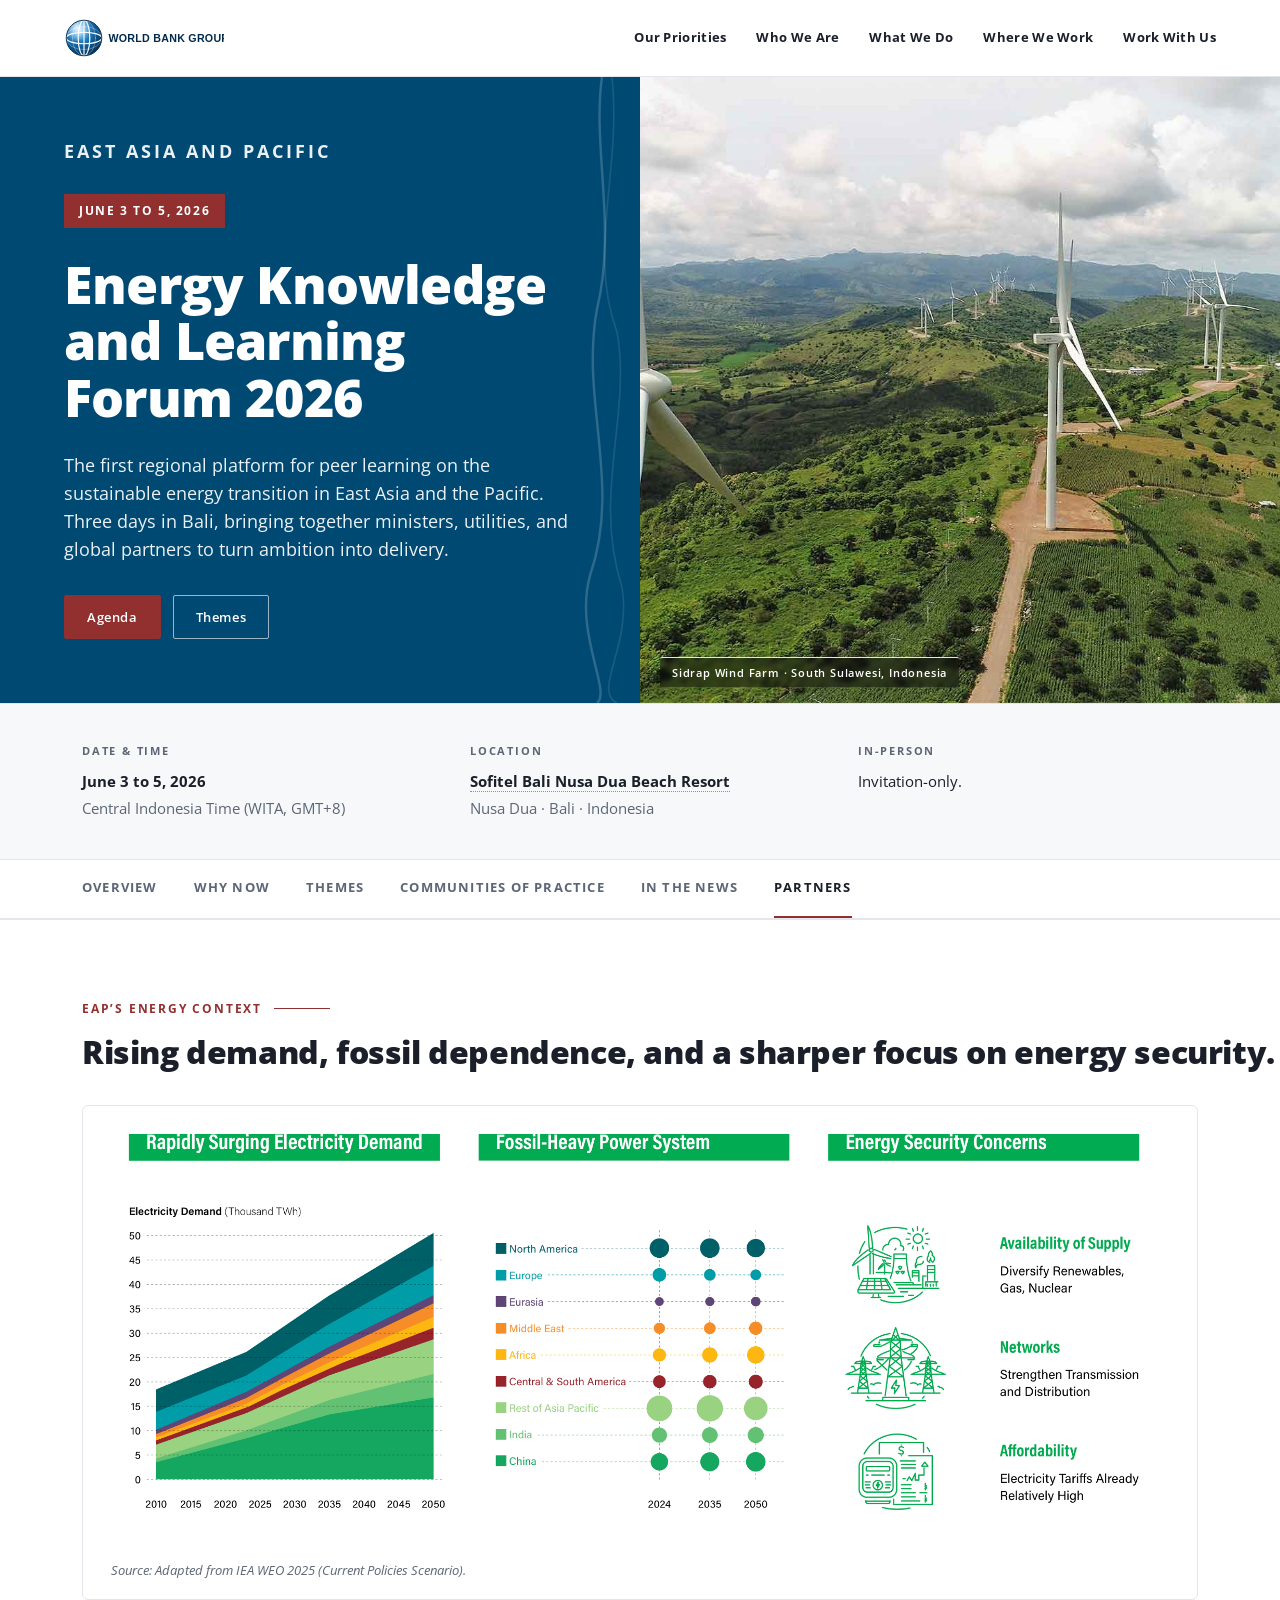
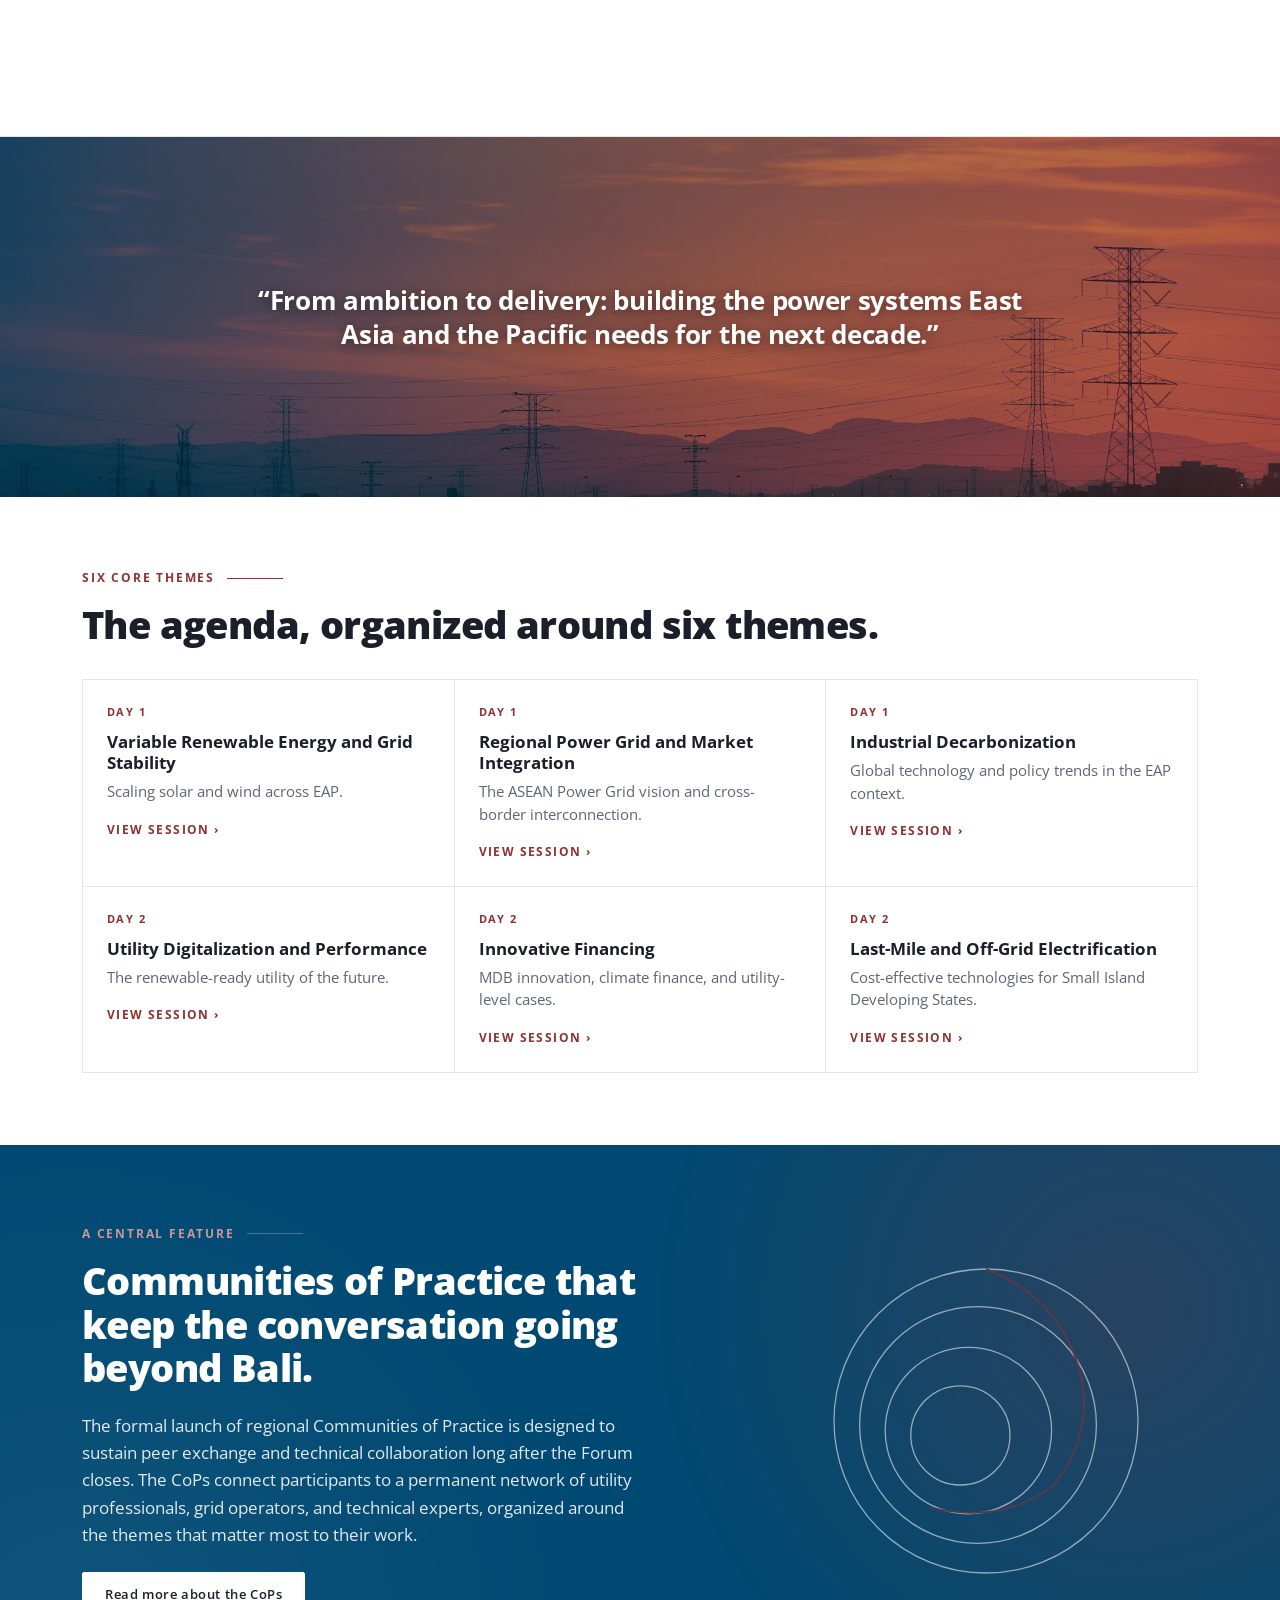
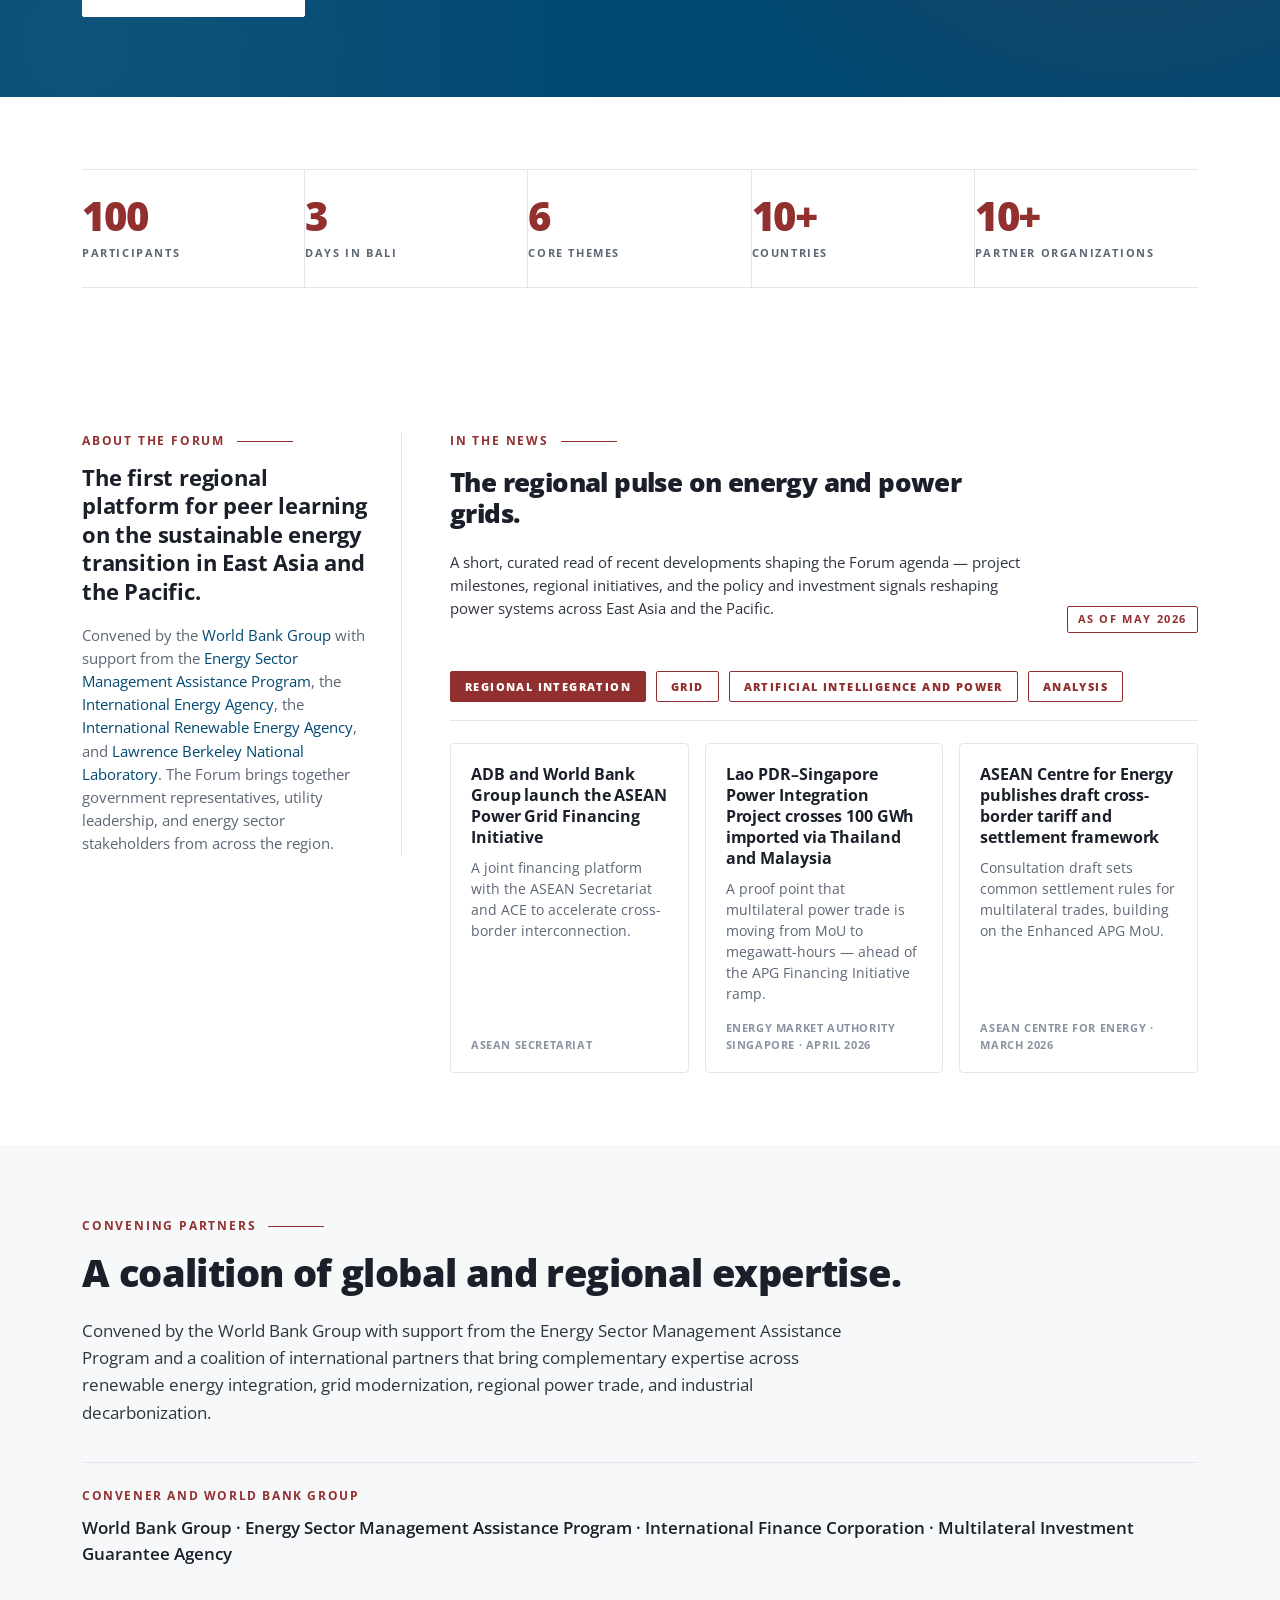
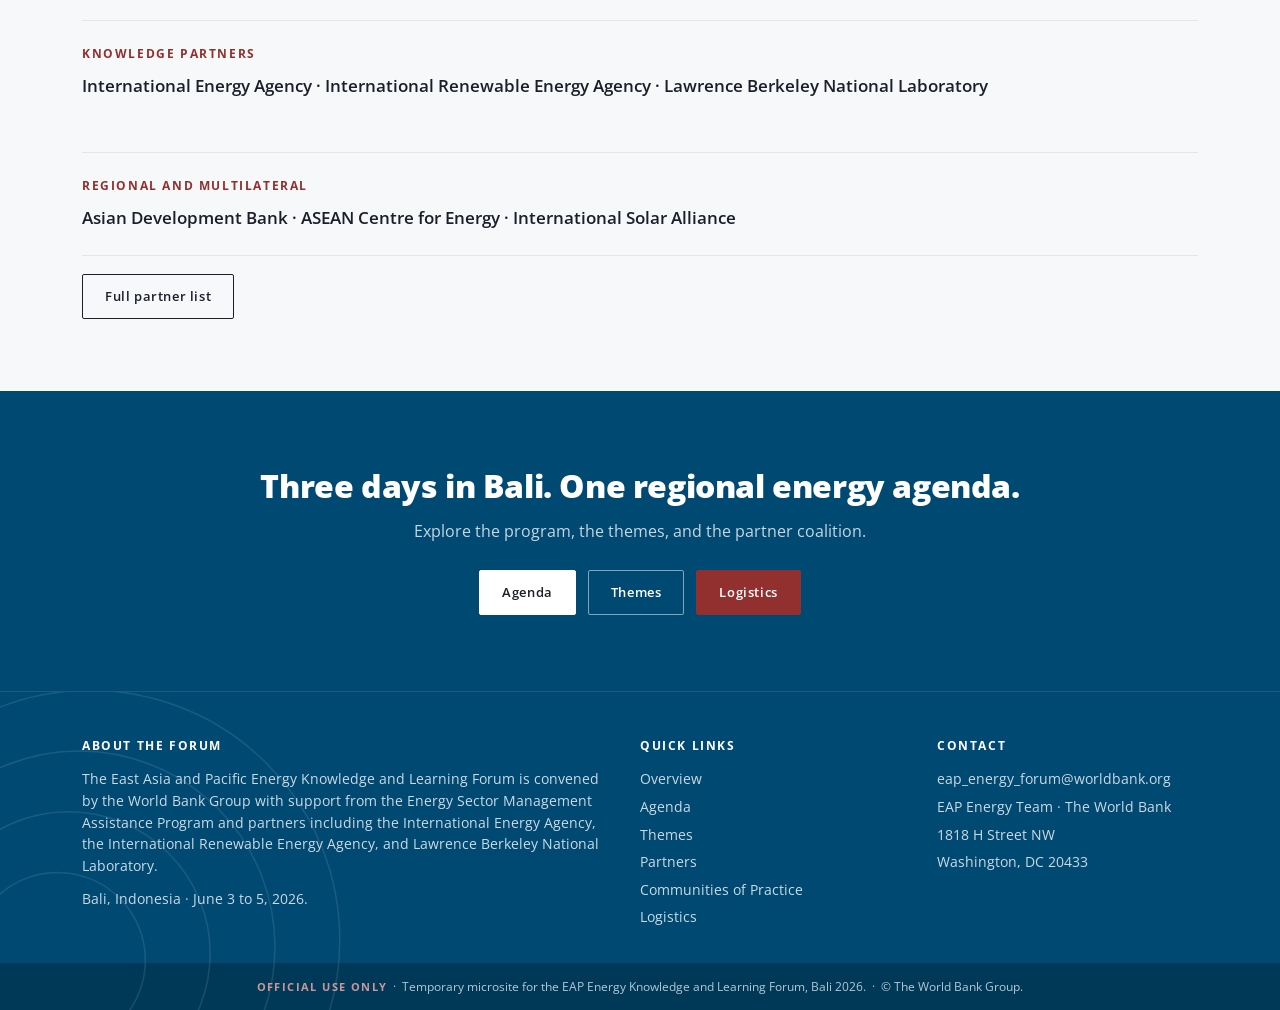
==== commit 2a39f1c9: "Pair About the Forum with the news panel in a side-by-side section Merge the two formerly separate s" ====
--- a/index.html
+++ b/index.html
@@ -70,17 +70,8 @@
 <!-- ============================================================
      OVERVIEW — bold headline + body
      ============================================================ -->
-<section id="overview" class="story-section">
-  <div class="story-inner">
-    <p class="kicker">About the Forum</p>
-    <h2 class="display">The first regional platform for peer learning on the sustainable energy transition in East Asia and the Pacific.</h2>
-    <div class="story-body">
-      <p>
-        Convened by the <a href="https://www.worldbank.org/" target="_blank" rel="noopener">World Bank Group</a> with support from the <a href="https://www.esmap.org/" target="_blank" rel="noopener">Energy Sector Management Assistance Program</a>, the <a href="https://www.iea.org/" target="_blank" rel="noopener">International Energy Agency</a>, the <a href="https://www.irena.org/" target="_blank" rel="noopener">International Renewable Energy Agency</a>, and <a href="https://www.lbl.gov/" target="_blank" rel="noopener">Lawrence Berkeley National Laboratory</a>. The Forum brings together government representatives, utility leadership, and energy sector stakeholders from across the region.
-      </p>
-    </div>
-  </div>
-</section>
+<!-- About + News combined section (was two separate sections) -->
+
 
 <!-- ============================================================
      WHY NOW — two-column split with vertical rule
@@ -195,20 +186,35 @@
 <!-- ============================================================
      IN THE NEWS — curated EAP energy + AI items
      ============================================================ -->
-<section id="news" class="story-section">
+<section id="overview" class="story-section">
   <div class="story-inner">
-    <div class="news-header">
-      <div>
-        <p class="kicker">In the News</p>
-        <h2 class="display">The regional pulse on energy and power grids.</h2>
-        <p class="lead-2">A short, curated read of recent developments shaping the Forum agenda &mdash; project milestones, regional initiatives, and the policy and investment signals reshaping power systems across East Asia and the Pacific.</p>
-      </div>
-      <div class="news-meta">
-        <span class="news-meta-label">As of May 2026</span>
-      </div>
-    </div>
-
-    <div class="news-feed mt-32" id="news-feed">
+    <div class="about-news-split">
+
+      <!-- LEFT: About the Forum -->
+      <aside class="about-side">
+        <p class="kicker">About the Forum</p>
+        <h2 class="about-side-title">The first regional platform for peer learning on the sustainable energy transition in East Asia and the Pacific.</h2>
+        <div class="story-body">
+          <p>
+            Convened by the <a href="https://www.worldbank.org/" target="_blank" rel="noopener">World Bank Group</a> with support from the <a href="https://www.esmap.org/" target="_blank" rel="noopener">Energy Sector Management Assistance Program</a>, the <a href="https://www.iea.org/" target="_blank" rel="noopener">International Energy Agency</a>, the <a href="https://www.irena.org/" target="_blank" rel="noopener">International Renewable Energy Agency</a>, and <a href="https://www.lbl.gov/" target="_blank" rel="noopener">Lawrence Berkeley National Laboratory</a>. The Forum brings together government representatives, utility leadership, and energy sector stakeholders from across the region.
+          </p>
+        </div>
+      </aside>
+
+      <!-- RIGHT: In the News -->
+      <div class="news-side" id="news">
+        <div class="news-header">
+          <div>
+            <p class="kicker">In the News</p>
+            <h2 class="display">The regional pulse on energy and power grids.</h2>
+            <p class="lead-2">A short, curated read of recent developments shaping the Forum agenda &mdash; project milestones, regional initiatives, and the policy and investment signals reshaping power systems across East Asia and the Pacific.</p>
+          </div>
+          <div class="news-meta">
+            <span class="news-meta-label">As of May 2026</span>
+          </div>
+        </div>
+
+        <div class="news-feed mt-32" id="news-feed">
 
       <div class="news-feed-tabs" role="tablist" aria-label="News categories">
         <button class="news-feed-tab is-active" data-cat="regional-integration" type="button">Regional Integration</button>
@@ -292,6 +298,9 @@
         </div>
 
       </div>
+        </div>
+      </div>
+
     </div>
   </div>
 </section>
@@ -371,7 +380,7 @@
     let i = 0;
     let paused = false;
     let timer = null;
-    const INTERVAL = 10000;
+    const INTERVAL = 5000;
 
     function show(idx) {
       i = ((idx % tabs.length) + tabs.length) % tabs.length;
--- a/css/styles.css
+++ b/css/styles.css
@@ -903,6 +903,41 @@
 }
 
 /* ============================================================
+   ABOUT + NEWS SPLIT (homepage)
+   ============================================================ */
+.about-news-split {
+  display: grid;
+  grid-template-columns: minmax(0, 320px) minmax(0, 1fr);
+  gap: 48px;
+  align-items: start;
+}
+.about-side { padding-right: 12px; border-right: 1px solid var(--rule); padding-right: 32px; }
+.about-side .kicker { margin-bottom: 12px; }
+.about-side-title {
+  font-size: 22px;
+  font-weight: 700;
+  line-height: 1.3;
+  letter-spacing: -0.2px;
+  color: var(--ink);
+  margin: 0 0 18px;
+}
+.about-side .story-body p {
+  font-size: 14.5px;
+  line-height: 1.6;
+  color: var(--muted);
+  margin: 0;
+}
+.news-side { min-width: 0; }
+.news-side .news-header { grid-template-columns: 1fr auto; }
+.news-side .news-header h2.display { font-size: 26px; line-height: 1.2; }
+.news-side .news-header .lead-2 { font-size: 14.5px; }
+
+@media (max-width: 980px) {
+  .about-news-split { grid-template-columns: 1fr; gap: 32px; }
+  .about-side { border-right: none; padding-right: 0; padding-bottom: 28px; border-bottom: 1px solid var(--rule); }
+}
+
+/* ============================================================
    NEWS FEED — category tabs at top, 3-card panel below
    ============================================================ */
 .news-feed { display: flex; flex-direction: column; gap: 22px; }
@@ -947,7 +982,7 @@
   opacity: 0;
   visibility: hidden;
   pointer-events: none;
-  transition: opacity 500ms ease, visibility 500ms;
+  transition: opacity 350ms ease, visibility 350ms;
 }
 .news-feed-panel.is-active {
   opacity: 1;
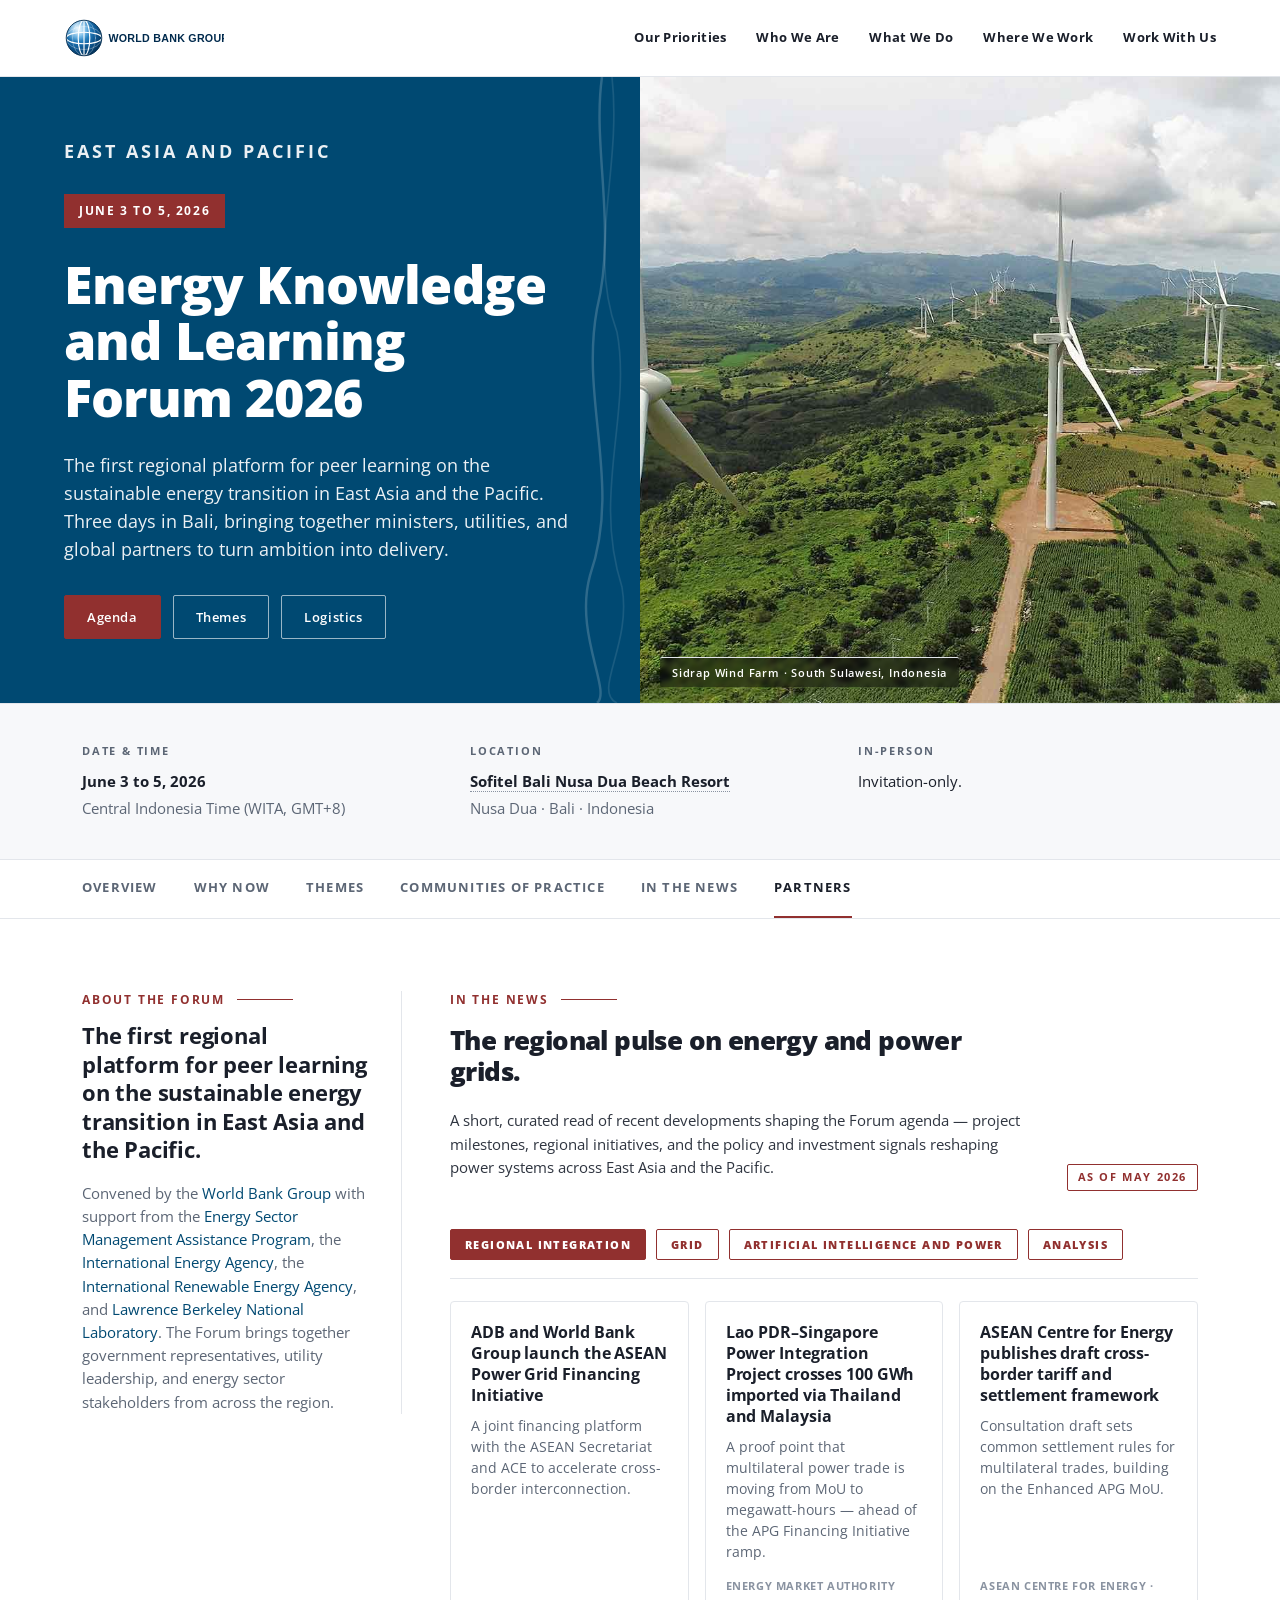
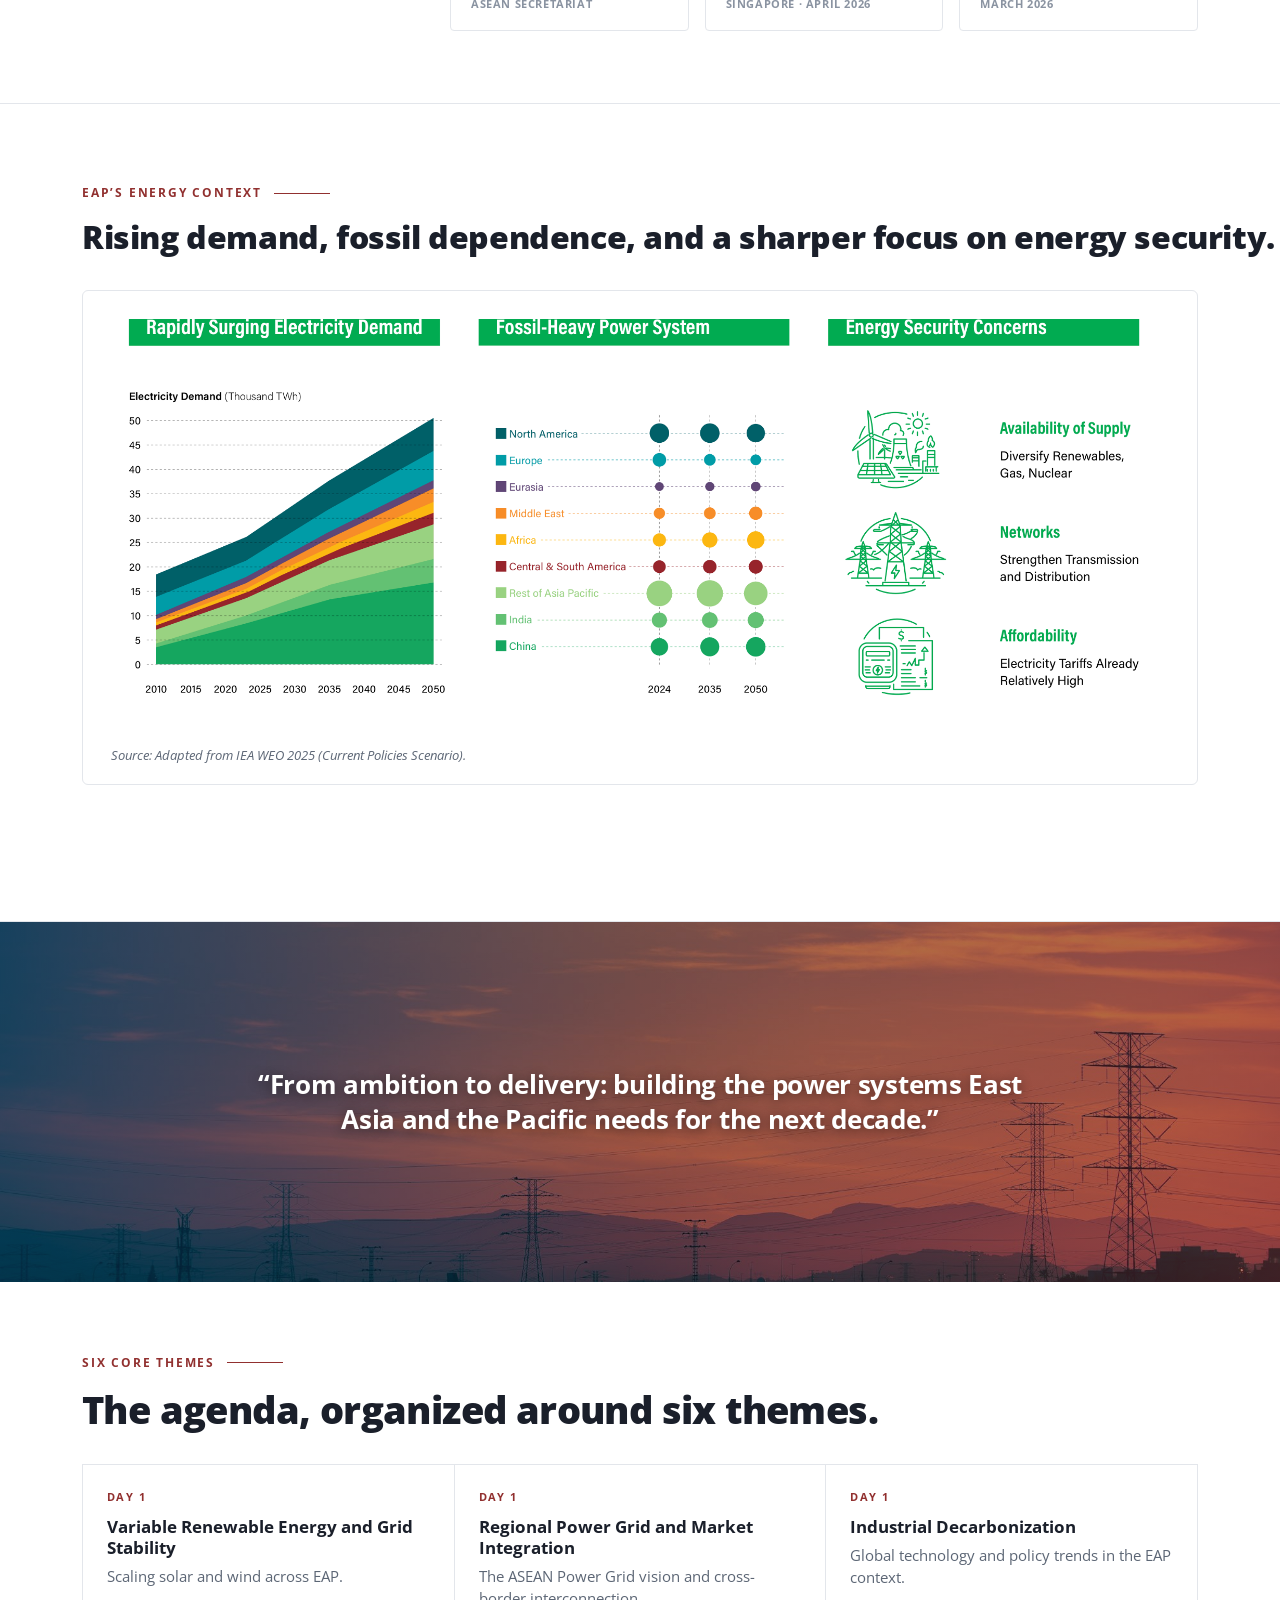
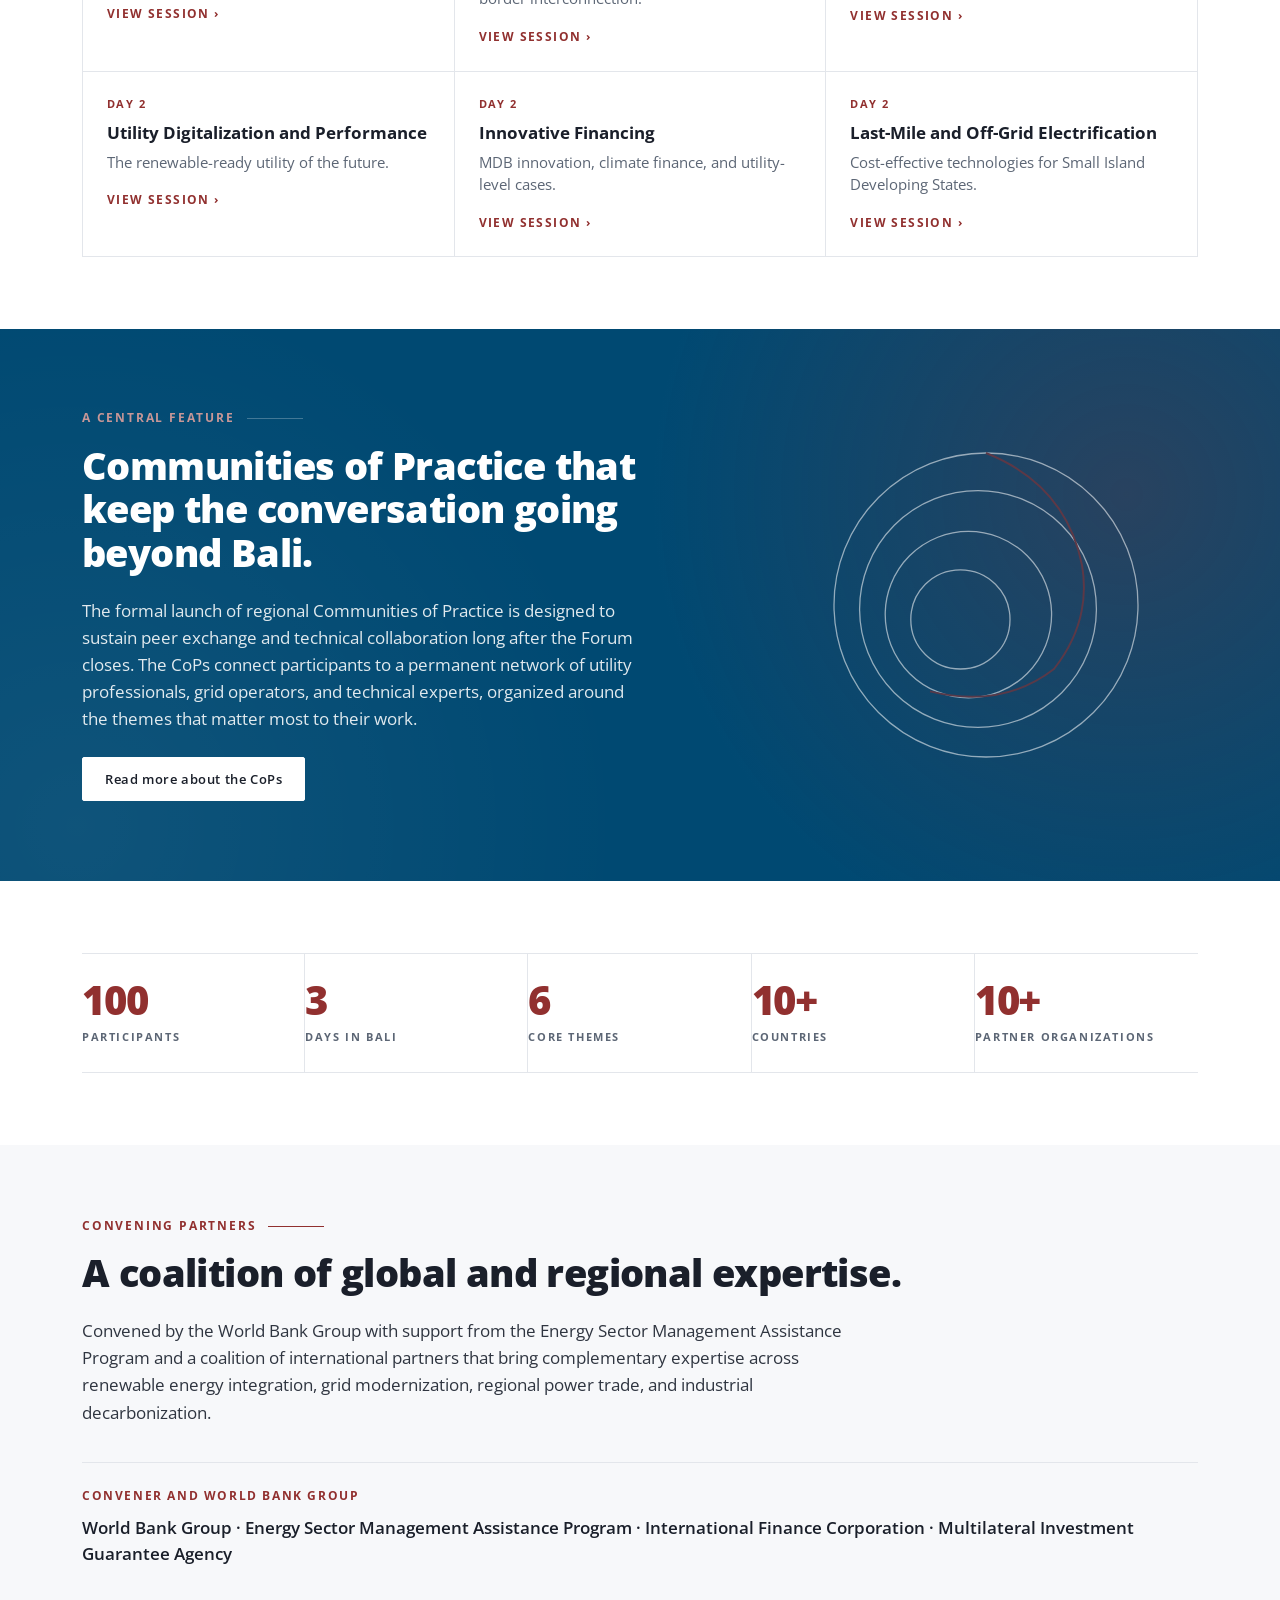
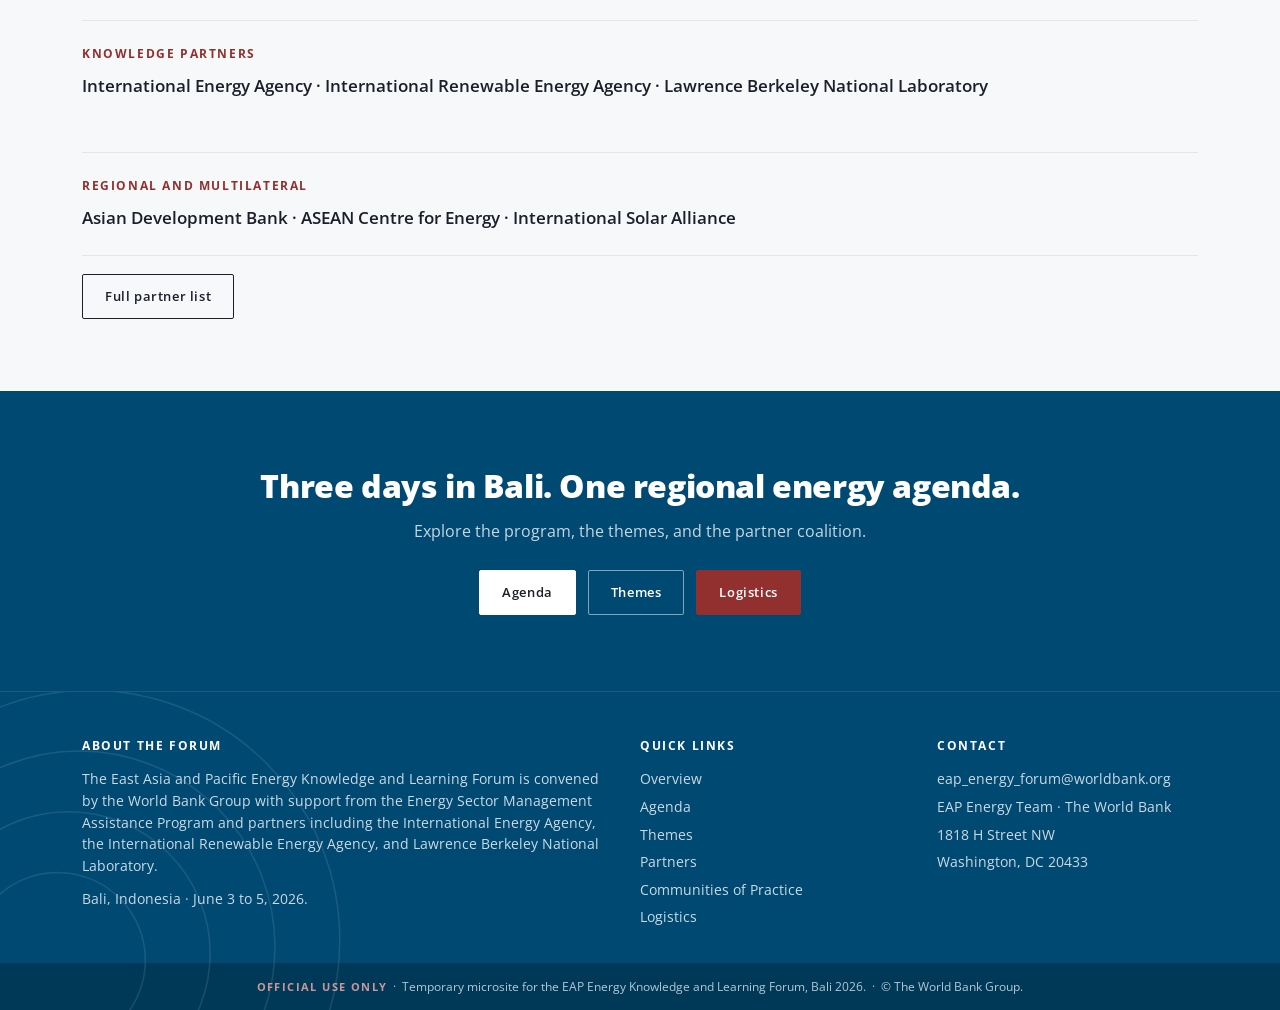
==== commit 1225bed3: "Lift About + News section above EAP Energy Context Moves the paired About-the-Forum + In-the-News se" ====
--- a/index.html
+++ b/index.html
@@ -23,6 +23,7 @@
     <div class="hero-cta-row">
       <a class="btn btn-accent" href="agenda.html">Agenda</a>
       <a class="btn btn-secondary" href="themes.html">Themes</a>
+      <a class="btn btn-secondary" href="logistics.html">Logistics</a>
     </div>
   </div>
   <div class="hero-split-right" id="hero-rotator">
@@ -68,123 +69,7 @@
 </nav>
 
 <!-- ============================================================
-     OVERVIEW — bold headline + body
-     ============================================================ -->
-<!-- About + News combined section (was two separate sections) -->
-
-
-<!-- ============================================================
-     WHY NOW — two-column split with vertical rule
-     ============================================================ -->
-<section id="why" class="split-section">
-  <div class="context-heading">
-    <p class="kicker">EAP&rsquo;s Energy Context</p>
-    <h2 class="pullquote one-line">Rising demand, fossil dependence, and a sharper focus on energy security.</h2>
-  </div>
-  <div class="context-figure-wrap">
-    <figure class="context-figure">
-      <img src="images/eap-energy-context.png" alt="EAP energy context: rapidly surging electricity demand to 2050, fossil-heavy power system, and energy security concerns across availability of supply, networks, and affordability.">
-      <figcaption>Source: Adapted from IEA WEO 2025 (Current Policies Scenario).</figcaption>
-    </figure>
-  </div>
-</section>
-
-<!-- ============================================================
-     INTERSTITIAL BANNER PHOTO
-     ============================================================ -->
-<section class="banner-photo" aria-hidden="true">
-  <img src="images/transmission-sunset.jpg" alt="Power transmission lines at sunset">
-  <div class="banner-overlay">
-    <p class="banner-quote">&ldquo;From ambition to delivery: building the power systems East Asia and the Pacific needs for the next decade.&rdquo;</p>
-  </div>
-</section>
-
-<!-- ============================================================
-     THEMES — six cards
-     ============================================================ -->
-<section id="themes" class="story-section">
-  <div class="story-inner">
-    <p class="kicker">Six Core Themes</p>
-    <h2 class="display">The agenda, organized around six themes.</h2>
-    <div class="themes-grid mt-32 themes-grid-3x2">
-      <!-- Row 1: Day 1 themes -->
-      <div class="theme-card">
-        <div class="theme-day">Day 1</div>
-        <h3>Variable Renewable Energy and Grid Stability</h3>
-        <p>Scaling solar and wind across EAP.</p>
-        <a href="agenda.html#d1">View session &rsaquo;</a>
-      </div>
-      <div class="theme-card">
-        <div class="theme-day">Day 1</div>
-        <h3>Regional Power Grid and Market Integration</h3>
-        <p>The ASEAN Power Grid vision and cross-border interconnection.</p>
-        <a href="agenda.html#d1">View session &rsaquo;</a>
-      </div>
-      <div class="theme-card">
-        <div class="theme-day">Day 1</div>
-        <h3>Industrial Decarbonization</h3>
-        <p>Global technology and policy trends in the EAP context.</p>
-        <a href="agenda.html#d1">View session &rsaquo;</a>
-      </div>
-      <!-- Row 2: Day 2 themes -->
-      <div class="theme-card">
-        <div class="theme-day">Day 2</div>
-        <h3>Utility Digitalization and Performance</h3>
-        <p>The renewable-ready utility of the future.</p>
-        <a href="agenda.html#d2">View session &rsaquo;</a>
-      </div>
-      <div class="theme-card">
-        <div class="theme-day">Day 2</div>
-        <h3>Innovative Financing</h3>
-        <p>MDB innovation, climate finance, and utility-level cases.</p>
-        <a href="agenda.html#d2">View session &rsaquo;</a>
-      </div>
-      <div class="theme-card">
-        <div class="theme-day">Day 2</div>
-        <h3>Last-Mile and Off-Grid Electrification</h3>
-        <p>Cost-effective technologies for Small Island Developing States.</p>
-        <a href="agenda.html#d2">View session &rsaquo;</a>
-      </div>
-    </div>
-  </div>
-</section>
-
-<!-- ============================================================
-     COMMUNITIES OF PRACTICE — visual band
-     ============================================================ -->
-<section id="cop" class="band">
-  <div class="band-inner">
-    <div class="band-left">
-      <p class="kicker light">A Central Feature</p>
-      <h2 class="display light">Communities of Practice that keep the conversation going beyond Bali.</h2>
-      <p class="band-body">
-        The formal launch of regional Communities of Practice is designed to sustain peer exchange and technical collaboration long after the Forum closes. The CoPs connect participants to a permanent network of utility professionals, grid operators, and technical experts, organized around the themes that matter most to their work.
-      </p>
-      <a class="btn btn-light" href="communities.html">Read more about the CoPs</a>
-    </div>
-    <div class="band-right" aria-hidden="true">
-      <div class="band-device"></div>
-    </div>
-  </div>
-</section>
-
-<!-- ============================================================
-     STATS
-     ============================================================ -->
-<section class="story-section">
-  <div class="story-inner">
-    <div class="stats mt-0">
-      <div class="stat"><div class="v">100</div><div class="l">Participants</div></div>
-      <div class="stat"><div class="v">3</div><div class="l">Days in Bali</div></div>
-      <div class="stat"><div class="v">6</div><div class="l">Core themes</div></div>
-      <div class="stat"><div class="v">10+</div><div class="l">Countries</div></div>
-      <div class="stat"><div class="v">10+</div><div class="l">Partner organizations</div></div>
-    </div>
-  </div>
-</section>
-
-<!-- ============================================================
-     IN THE NEWS — curated EAP energy + AI items
+     ABOUT THE FORUM + IN THE NEWS — paired split section
      ============================================================ -->
 <section id="overview" class="story-section">
   <div class="story-inner">
@@ -301,6 +186,116 @@
         </div>
       </div>
 
+    </div>
+  </div>
+</section>
+
+<!-- ============================================================
+     WHY NOW — two-column split with vertical rule
+     ============================================================ -->
+<section id="why" class="split-section">
+  <div class="context-heading">
+    <p class="kicker">EAP&rsquo;s Energy Context</p>
+    <h2 class="pullquote one-line">Rising demand, fossil dependence, and a sharper focus on energy security.</h2>
+  </div>
+  <div class="context-figure-wrap">
+    <figure class="context-figure">
+      <img src="images/eap-energy-context.png" alt="EAP energy context: rapidly surging electricity demand to 2050, fossil-heavy power system, and energy security concerns across availability of supply, networks, and affordability.">
+      <figcaption>Source: Adapted from IEA WEO 2025 (Current Policies Scenario).</figcaption>
+    </figure>
+  </div>
+</section>
+
+<!-- ============================================================
+     INTERSTITIAL BANNER PHOTO
+     ============================================================ -->
+<section class="banner-photo" aria-hidden="true">
+  <img src="images/transmission-sunset.jpg" alt="Power transmission lines at sunset">
+  <div class="banner-overlay">
+    <p class="banner-quote">&ldquo;From ambition to delivery: building the power systems East Asia and the Pacific needs for the next decade.&rdquo;</p>
+  </div>
+</section>
+
+<!-- ============================================================
+     THEMES — six cards
+     ============================================================ -->
+<section id="themes" class="story-section">
+  <div class="story-inner">
+    <p class="kicker">Six Core Themes</p>
+    <h2 class="display">The agenda, organized around six themes.</h2>
+    <div class="themes-grid mt-32 themes-grid-3x2">
+      <!-- Row 1: Day 1 themes -->
+      <div class="theme-card">
+        <div class="theme-day">Day 1</div>
+        <h3>Variable Renewable Energy and Grid Stability</h3>
+        <p>Scaling solar and wind across EAP.</p>
+        <a href="agenda.html#d1">View session &rsaquo;</a>
+      </div>
+      <div class="theme-card">
+        <div class="theme-day">Day 1</div>
+        <h3>Regional Power Grid and Market Integration</h3>
+        <p>The ASEAN Power Grid vision and cross-border interconnection.</p>
+        <a href="agenda.html#d1">View session &rsaquo;</a>
+      </div>
+      <div class="theme-card">
+        <div class="theme-day">Day 1</div>
+        <h3>Industrial Decarbonization</h3>
+        <p>Global technology and policy trends in the EAP context.</p>
+        <a href="agenda.html#d1">View session &rsaquo;</a>
+      </div>
+      <!-- Row 2: Day 2 themes -->
+      <div class="theme-card">
+        <div class="theme-day">Day 2</div>
+        <h3>Utility Digitalization and Performance</h3>
+        <p>The renewable-ready utility of the future.</p>
+        <a href="agenda.html#d2">View session &rsaquo;</a>
+      </div>
+      <div class="theme-card">
+        <div class="theme-day">Day 2</div>
+        <h3>Innovative Financing</h3>
+        <p>MDB innovation, climate finance, and utility-level cases.</p>
+        <a href="agenda.html#d2">View session &rsaquo;</a>
+      </div>
+      <div class="theme-card">
+        <div class="theme-day">Day 2</div>
+        <h3>Last-Mile and Off-Grid Electrification</h3>
+        <p>Cost-effective technologies for Small Island Developing States.</p>
+        <a href="agenda.html#d2">View session &rsaquo;</a>
+      </div>
+    </div>
+  </div>
+</section>
+
+<!-- ============================================================
+     COMMUNITIES OF PRACTICE — visual band
+     ============================================================ -->
+<section id="cop" class="band">
+  <div class="band-inner">
+    <div class="band-left">
+      <p class="kicker light">A Central Feature</p>
+      <h2 class="display light">Communities of Practice that keep the conversation going beyond Bali.</h2>
+      <p class="band-body">
+        The formal launch of regional Communities of Practice is designed to sustain peer exchange and technical collaboration long after the Forum closes. The CoPs connect participants to a permanent network of utility professionals, grid operators, and technical experts, organized around the themes that matter most to their work.
+      </p>
+      <a class="btn btn-light" href="communities.html">Read more about the CoPs</a>
+    </div>
+    <div class="band-right" aria-hidden="true">
+      <div class="band-device"></div>
+    </div>
+  </div>
+</section>
+
+<!-- ============================================================
+     STATS
+     ============================================================ -->
+<section class="story-section">
+  <div class="story-inner">
+    <div class="stats mt-0">
+      <div class="stat"><div class="v">100</div><div class="l">Participants</div></div>
+      <div class="stat"><div class="v">3</div><div class="l">Days in Bali</div></div>
+      <div class="stat"><div class="v">6</div><div class="l">Core themes</div></div>
+      <div class="stat"><div class="v">10+</div><div class="l">Countries</div></div>
+      <div class="stat"><div class="v">10+</div><div class="l">Partner organizations</div></div>
     </div>
   </div>
 </section>
@@ -442,6 +437,7 @@
         img.src = s.src;
         img.alt = s.alt;
         cap.textContent = s.caption;
+        wrap.classList.toggle('is-map', s.src.endsWith('.svg'));
         wrap.classList.remove('is-fading');
       }, 600);
     }, 5000);
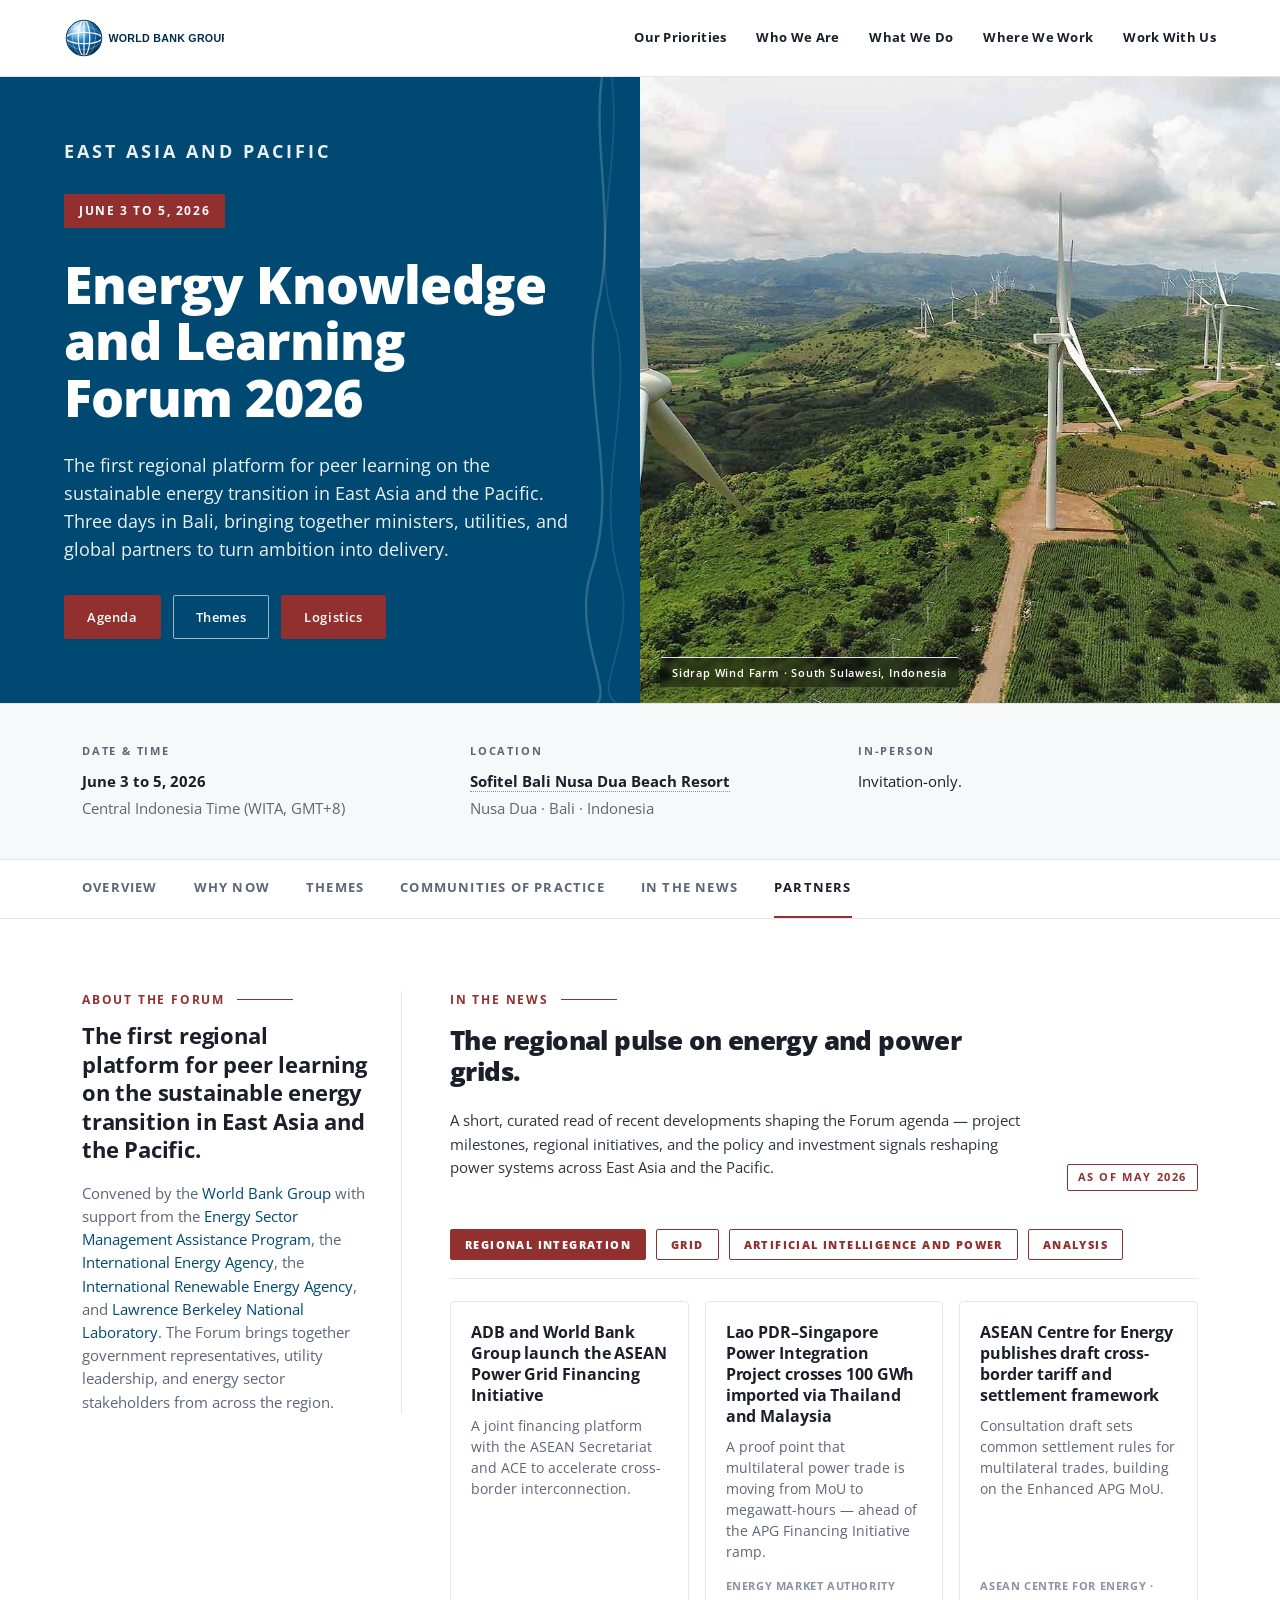
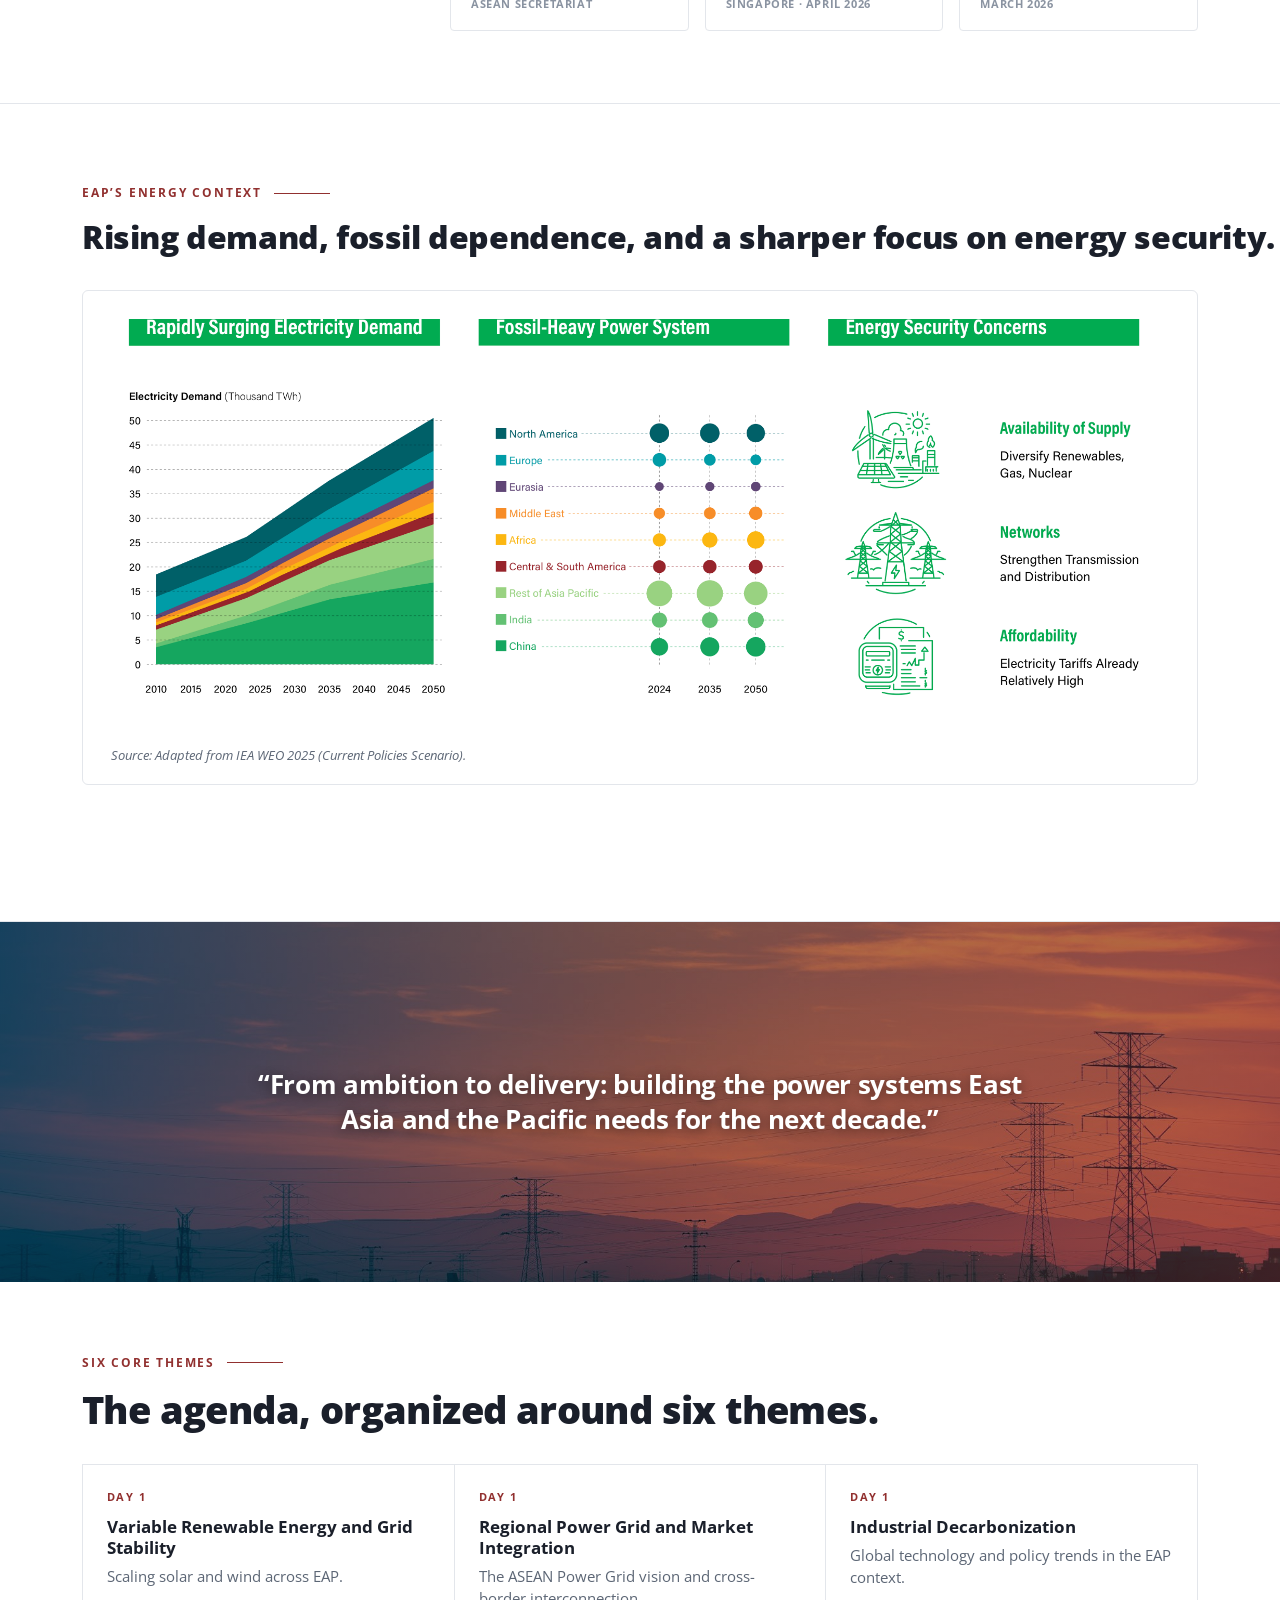
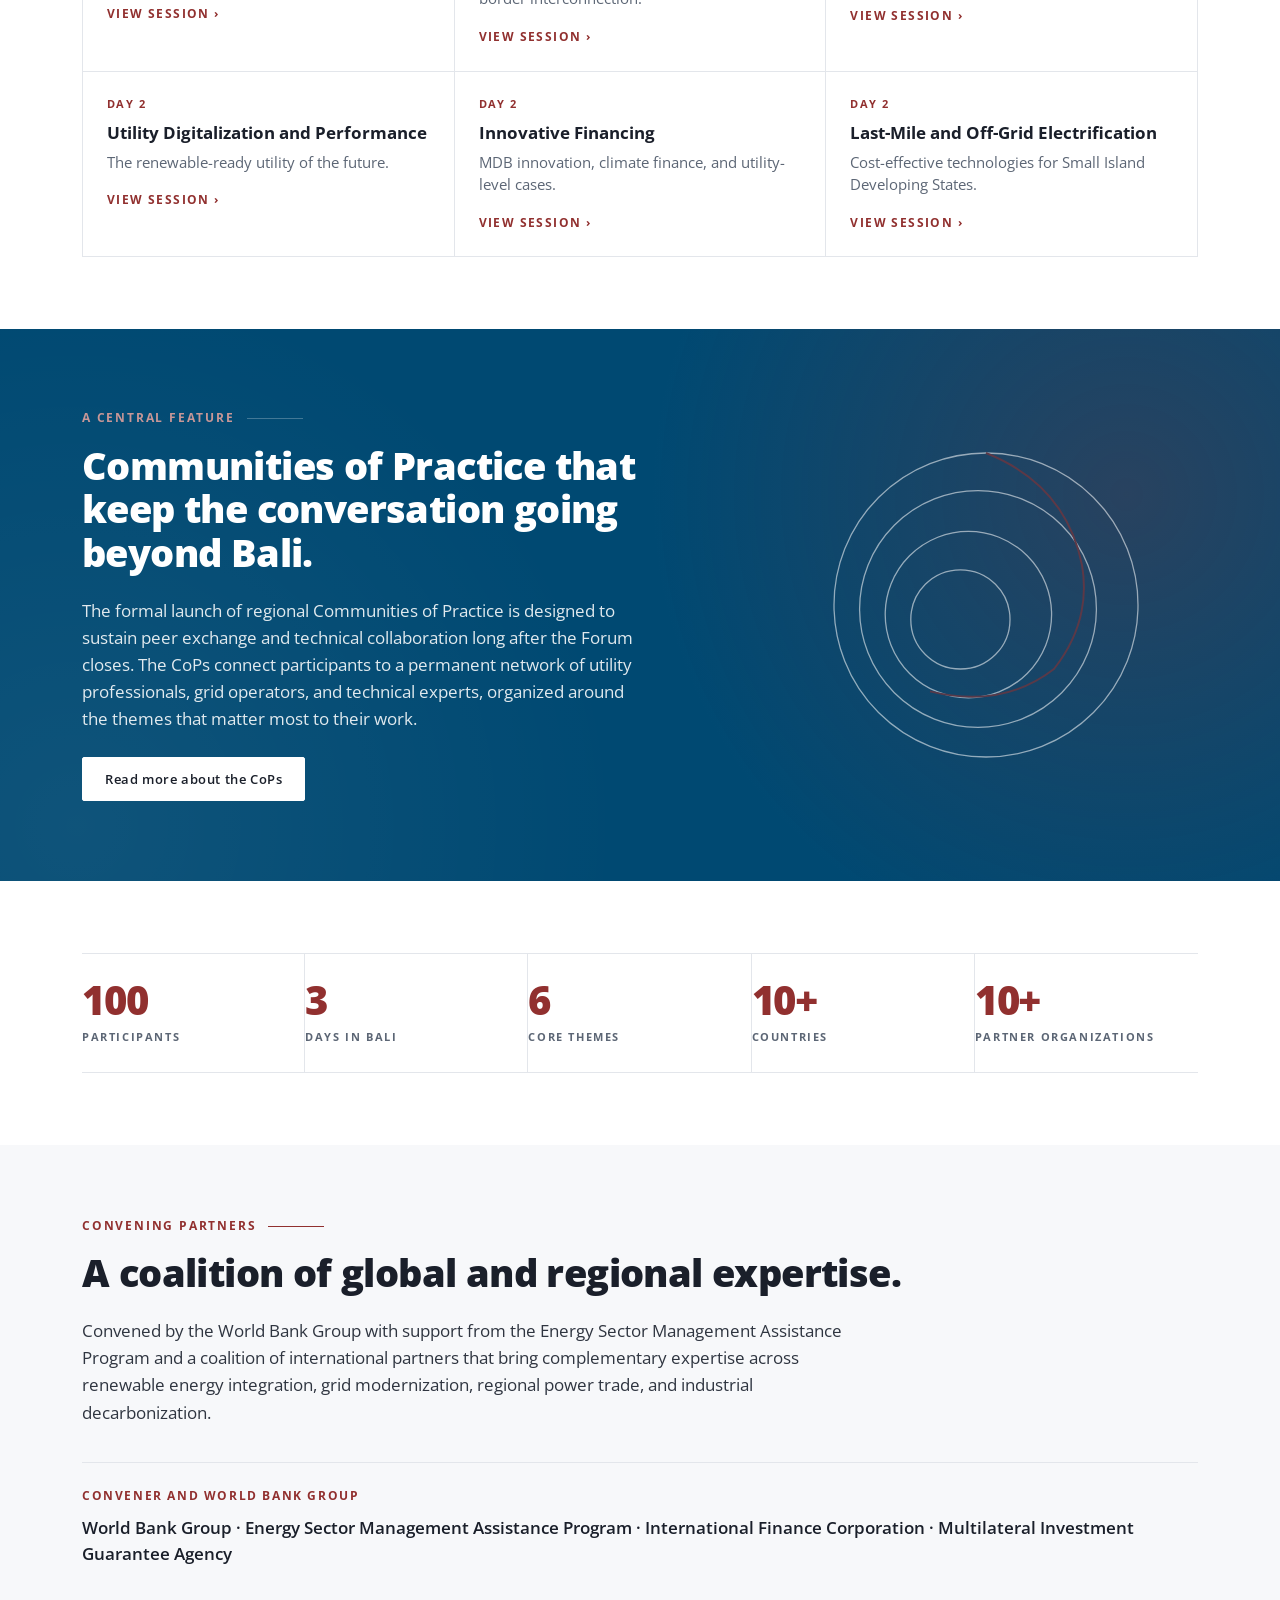
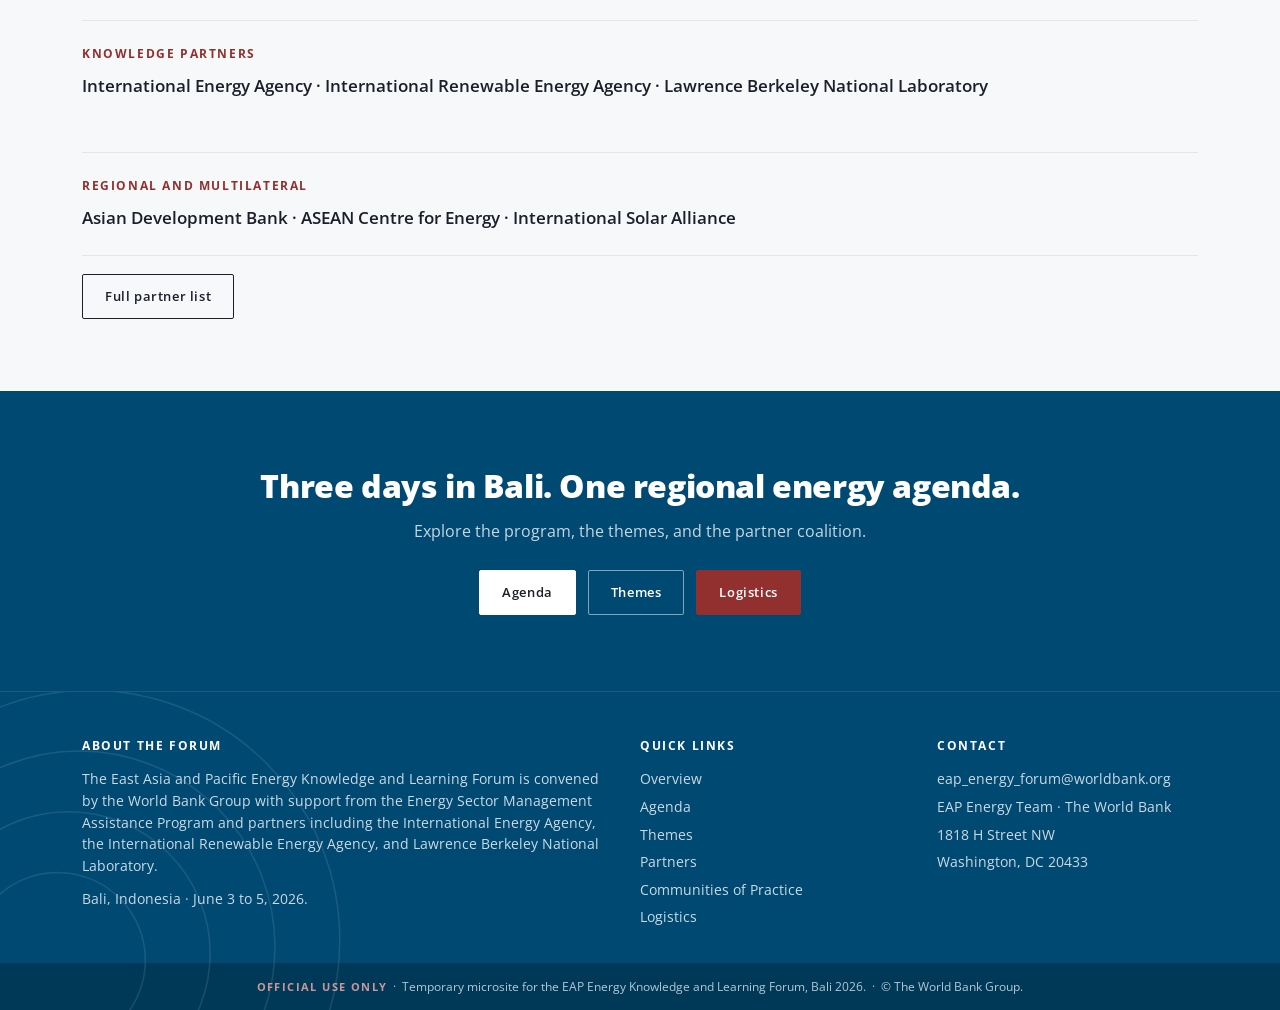
==== commit e8e3f4b3: "Make hero Logistics button accent-styled to match closing CTA The Logistics CTA was already in the h" ====
--- a/index.html
+++ b/index.html
@@ -23,7 +23,7 @@
     <div class="hero-cta-row">
       <a class="btn btn-accent" href="agenda.html">Agenda</a>
       <a class="btn btn-secondary" href="themes.html">Themes</a>
-      <a class="btn btn-secondary" href="logistics.html">Logistics</a>
+      <a class="btn btn-accent" href="logistics.html">Logistics</a>
     </div>
   </div>
   <div class="hero-split-right" id="hero-rotator">
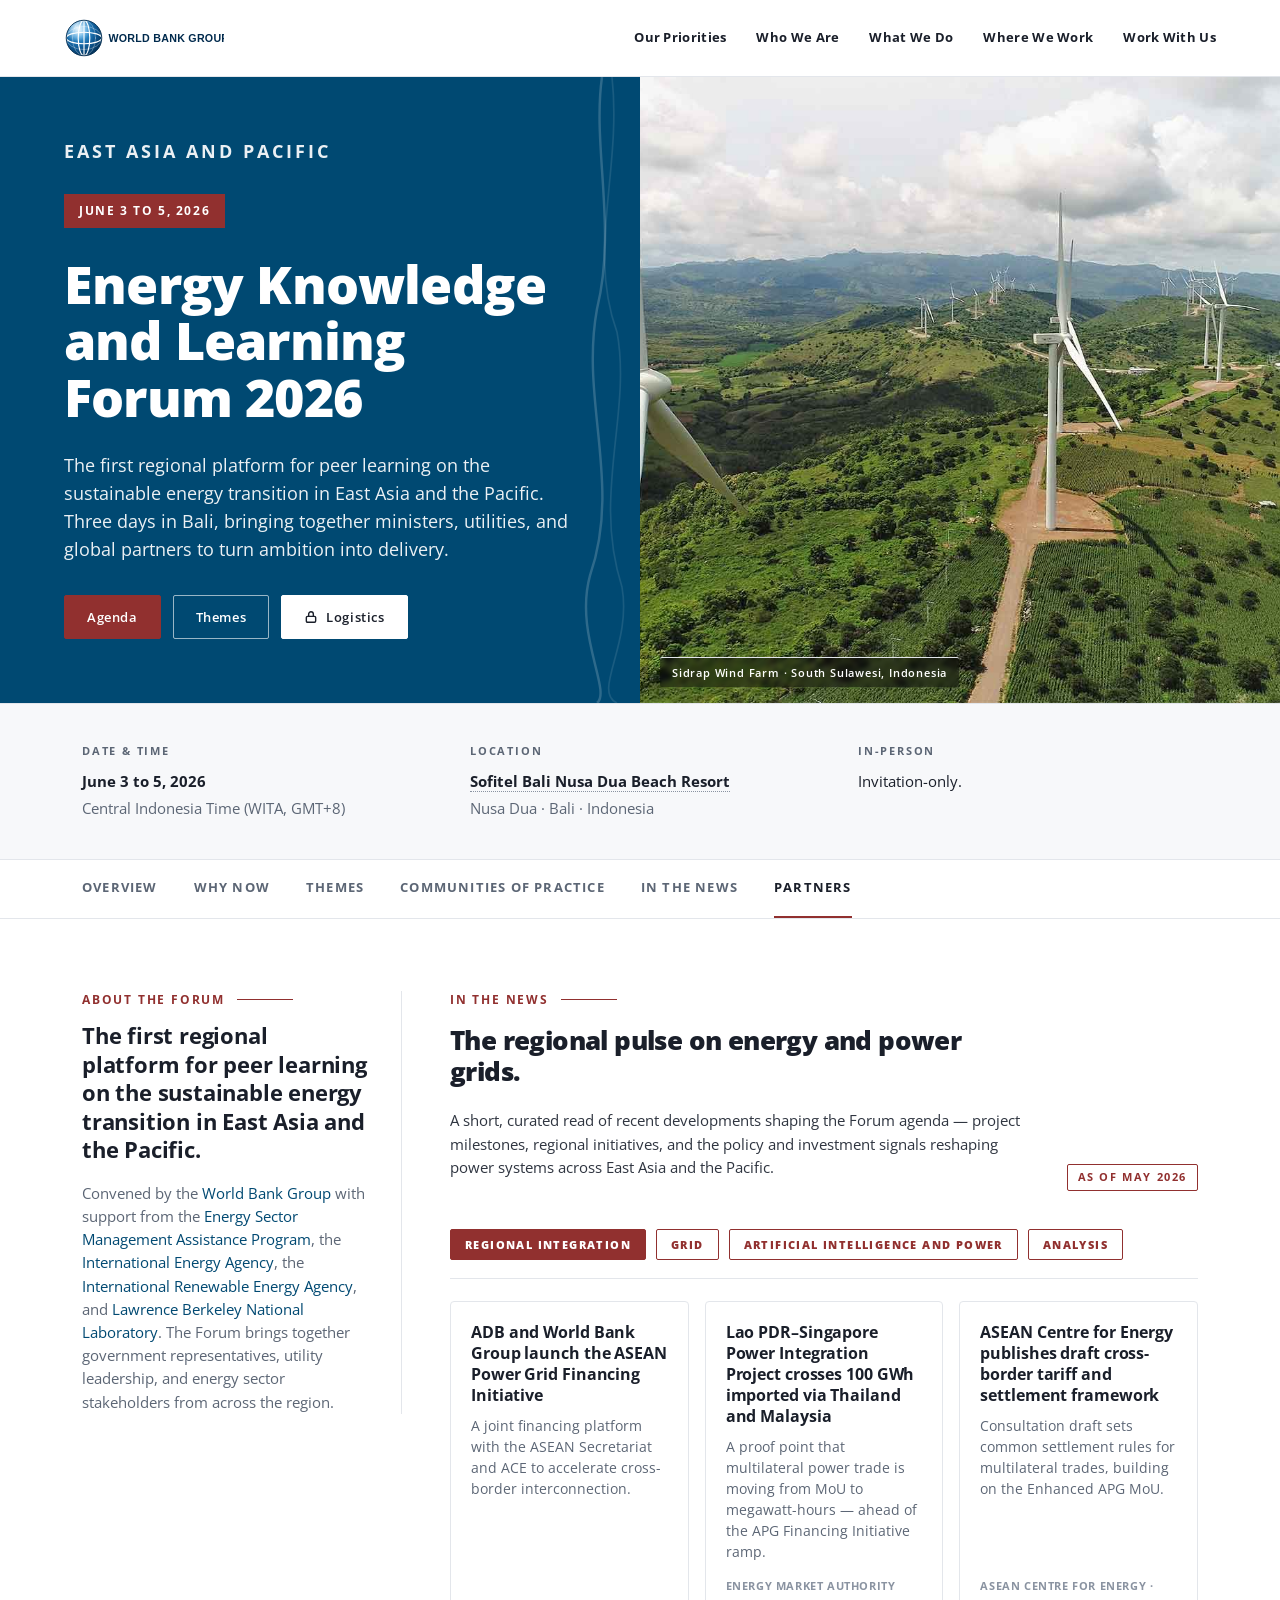
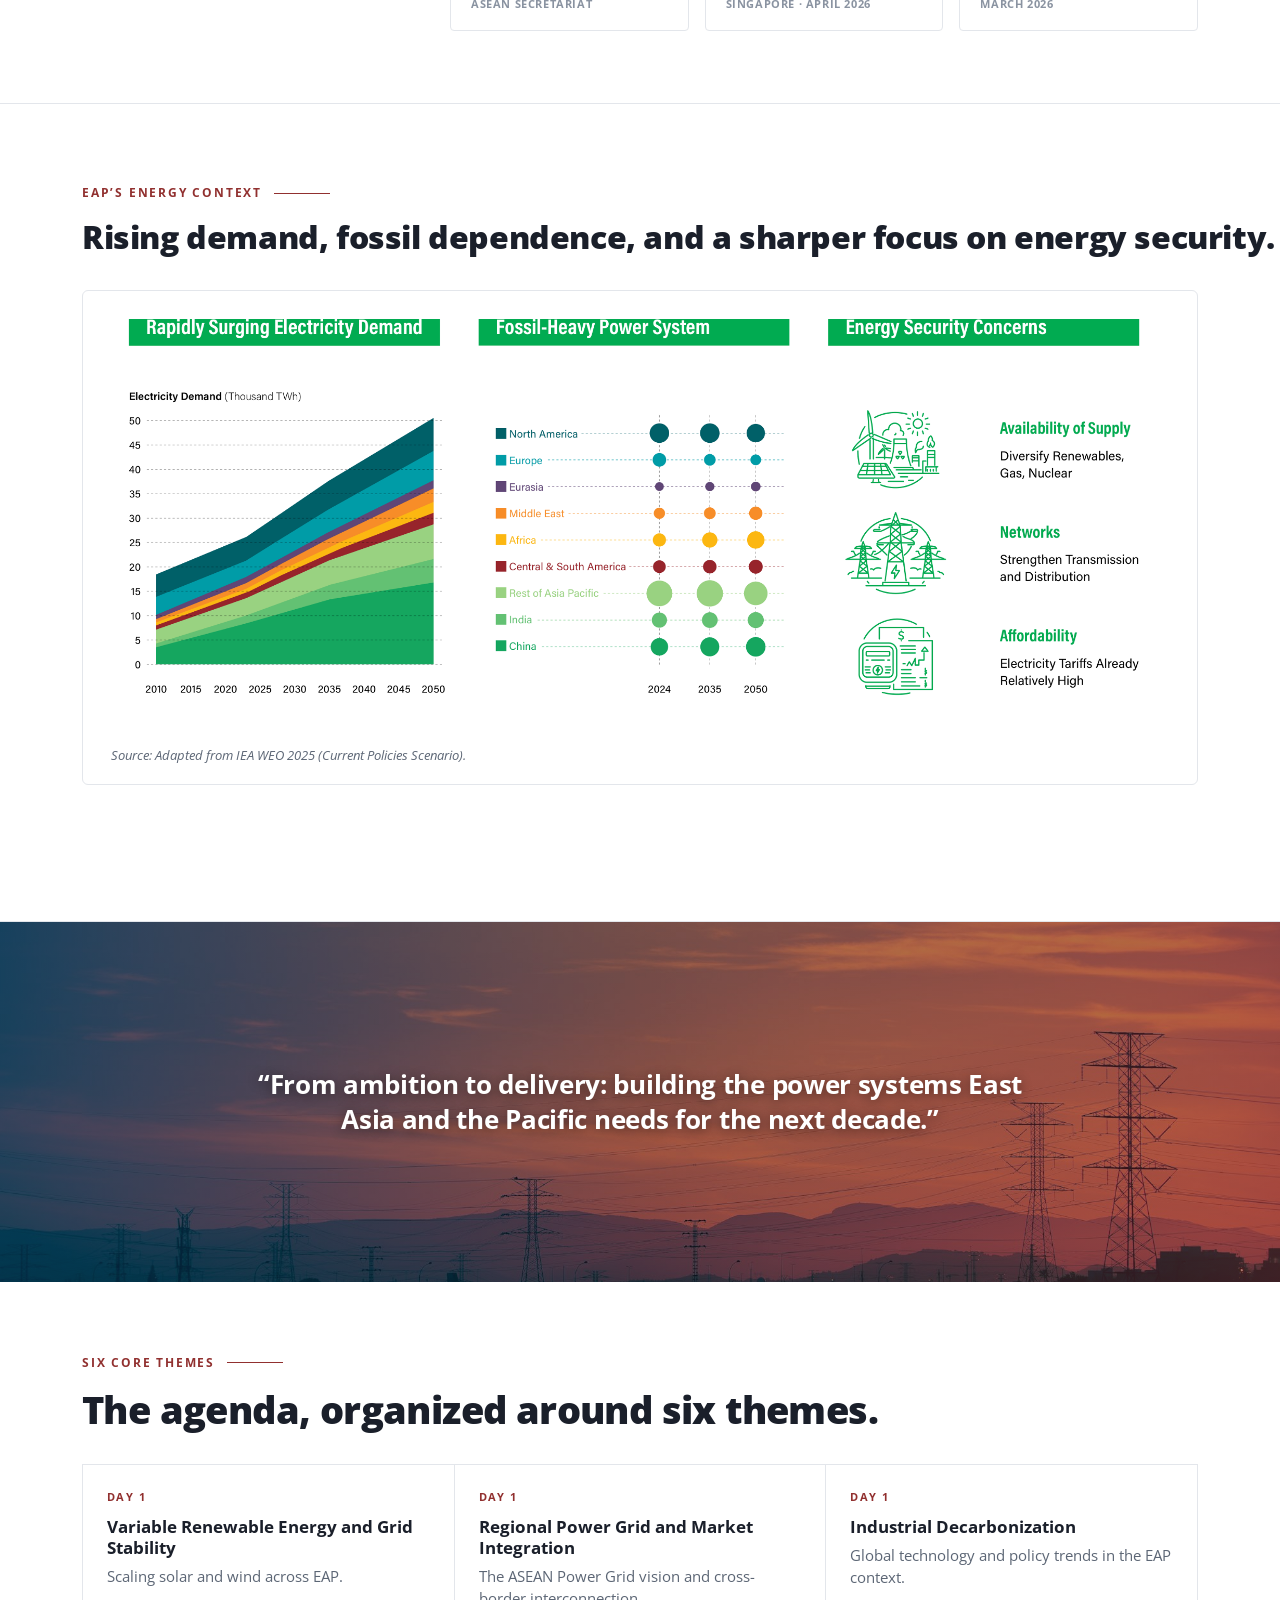
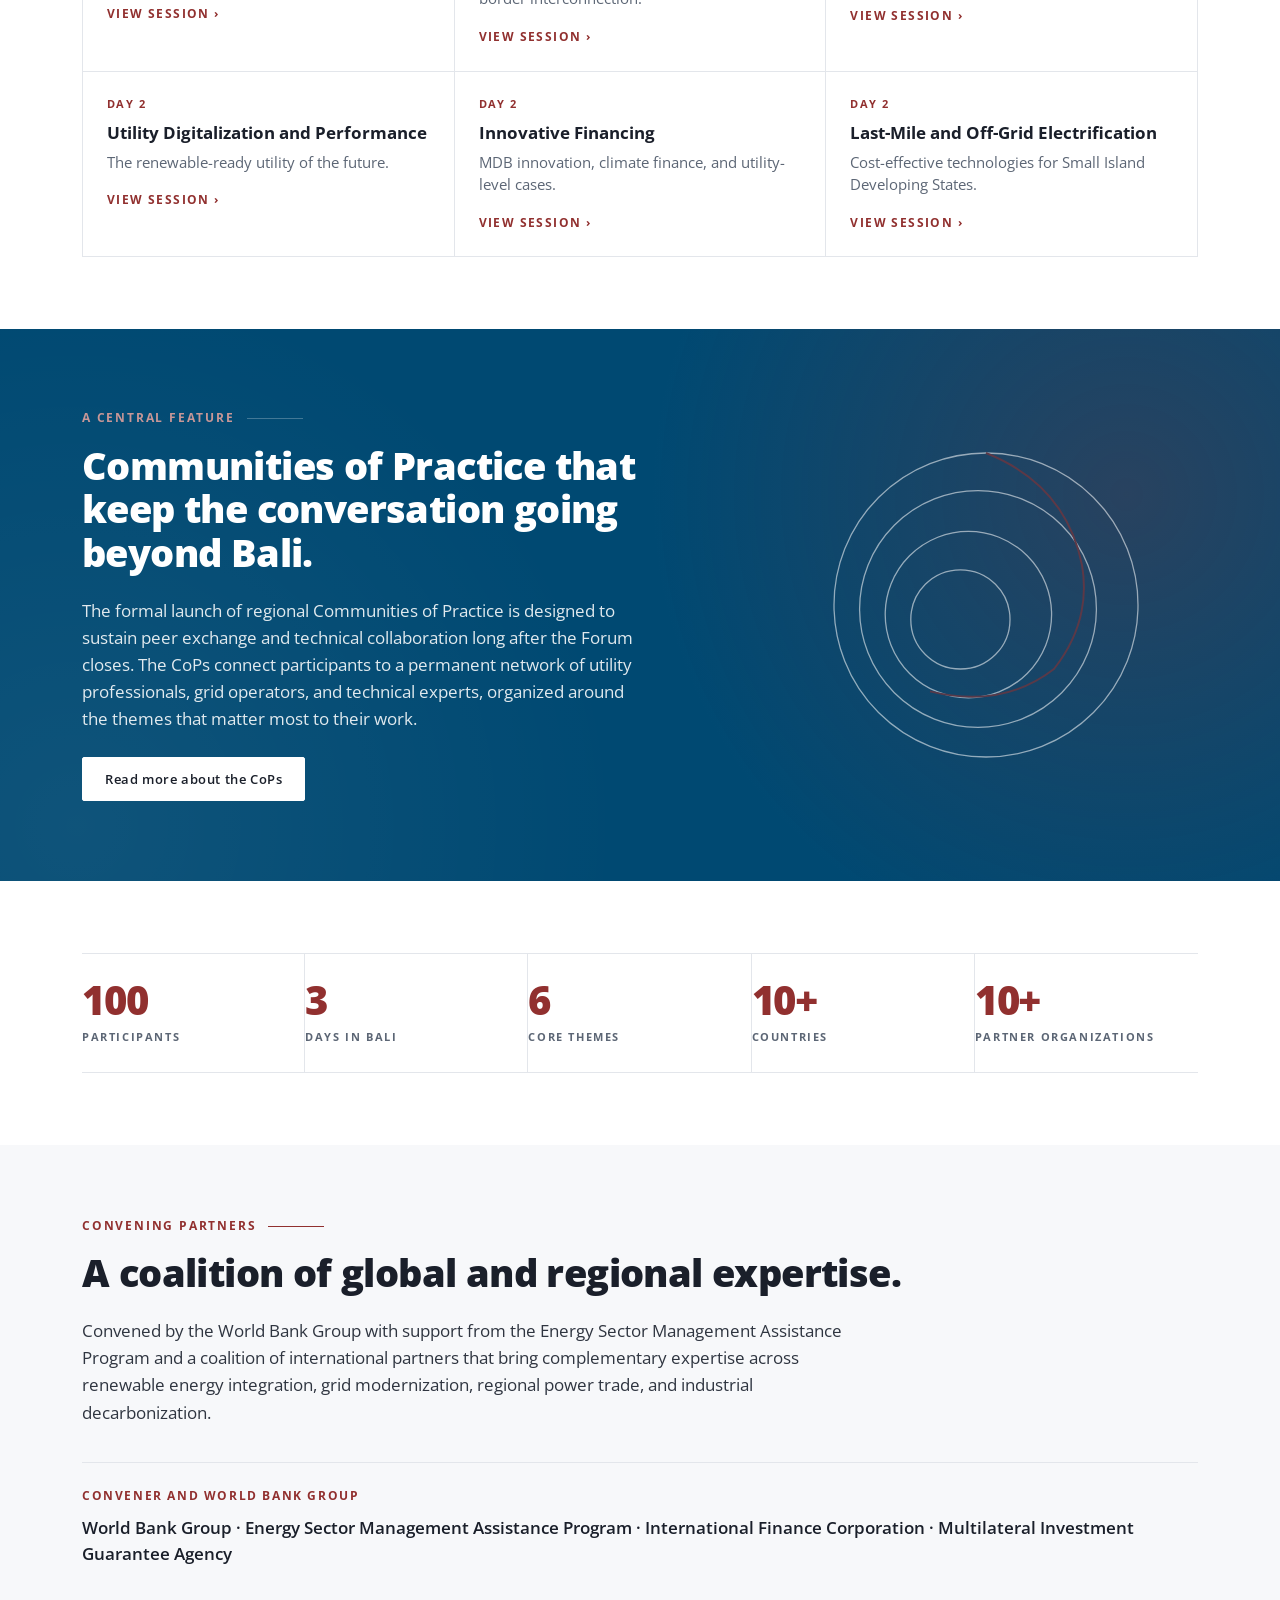
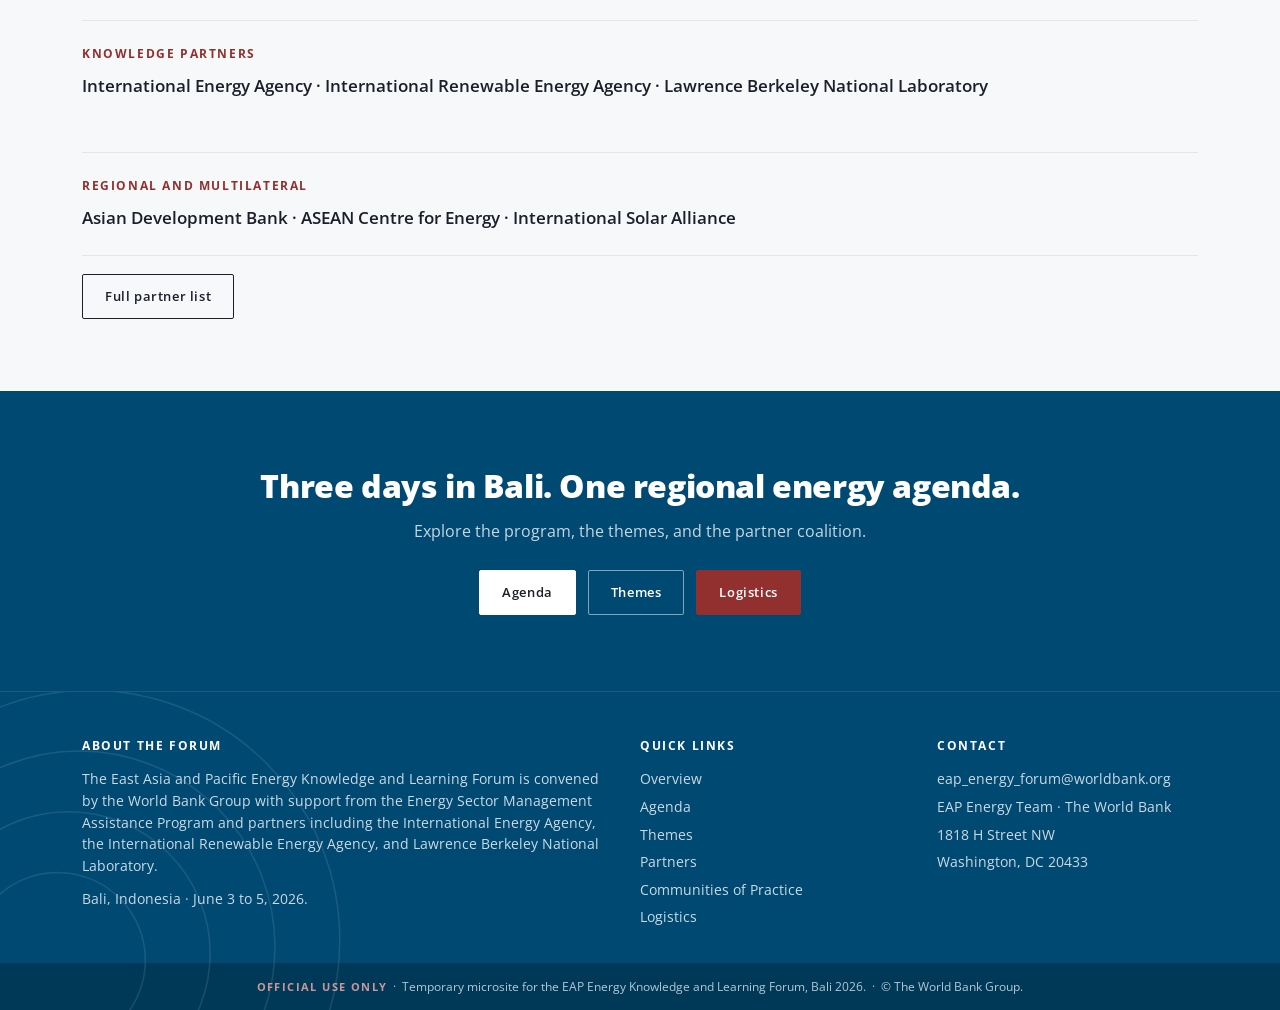
==== commit 0fea4bd5: "Restyle hero Logistics CTA as white pill with lock icon White (btn-light) background, dark text, inl" ====
--- a/index.html
+++ b/index.html
@@ -23,7 +23,10 @@
     <div class="hero-cta-row">
       <a class="btn btn-accent" href="agenda.html">Agenda</a>
       <a class="btn btn-secondary" href="themes.html">Themes</a>
-      <a class="btn btn-accent" href="logistics.html">Logistics</a>
+      <a class="btn btn-light" href="logistics.html" style="display:inline-flex; align-items:center; gap:8px;">
+        <svg width="14" height="14" viewBox="0 0 24 24" fill="none" stroke="currentColor" stroke-width="2.4" stroke-linecap="round" stroke-linejoin="round" aria-hidden="true"><rect x="4" y="11" width="16" height="10" rx="2"/><path d="M8 11V7a4 4 0 0 1 8 0v4"/></svg>
+        Logistics
+      </a>
     </div>
   </div>
   <div class="hero-split-right" id="hero-rotator">
